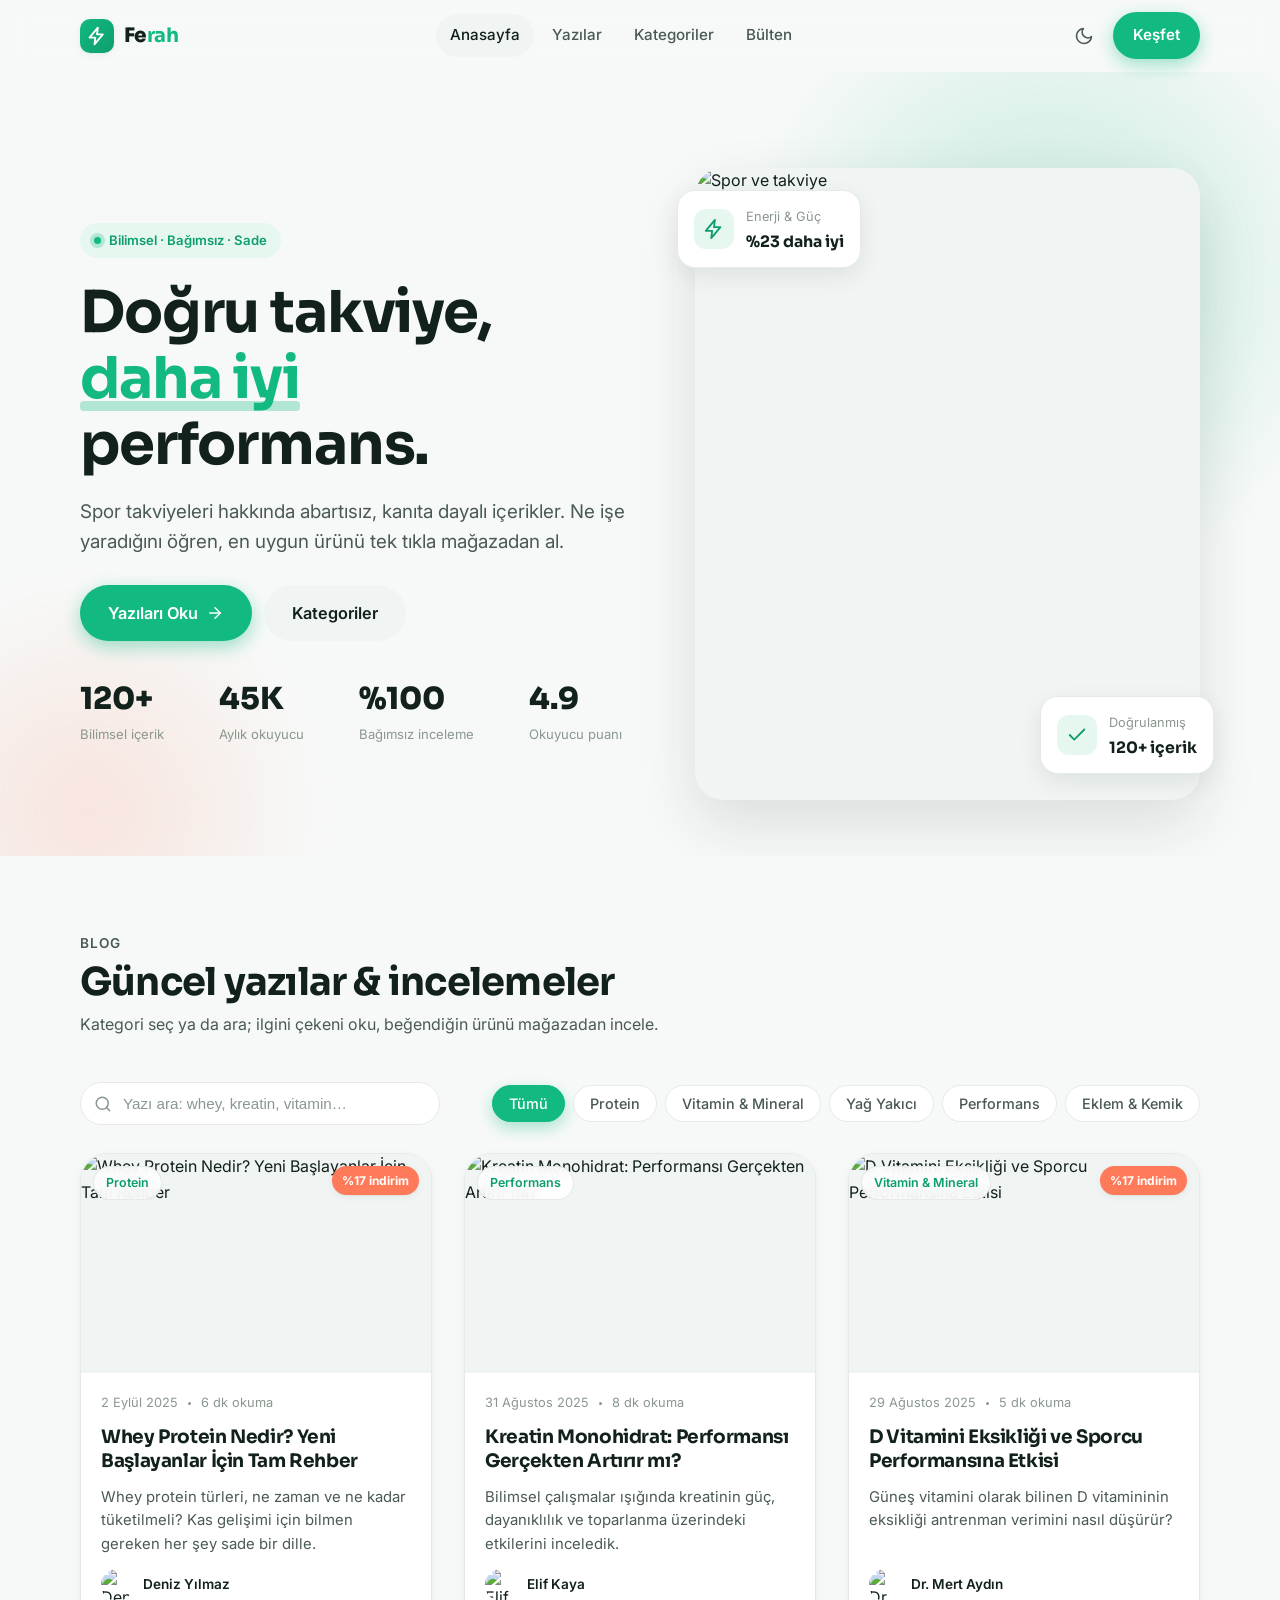
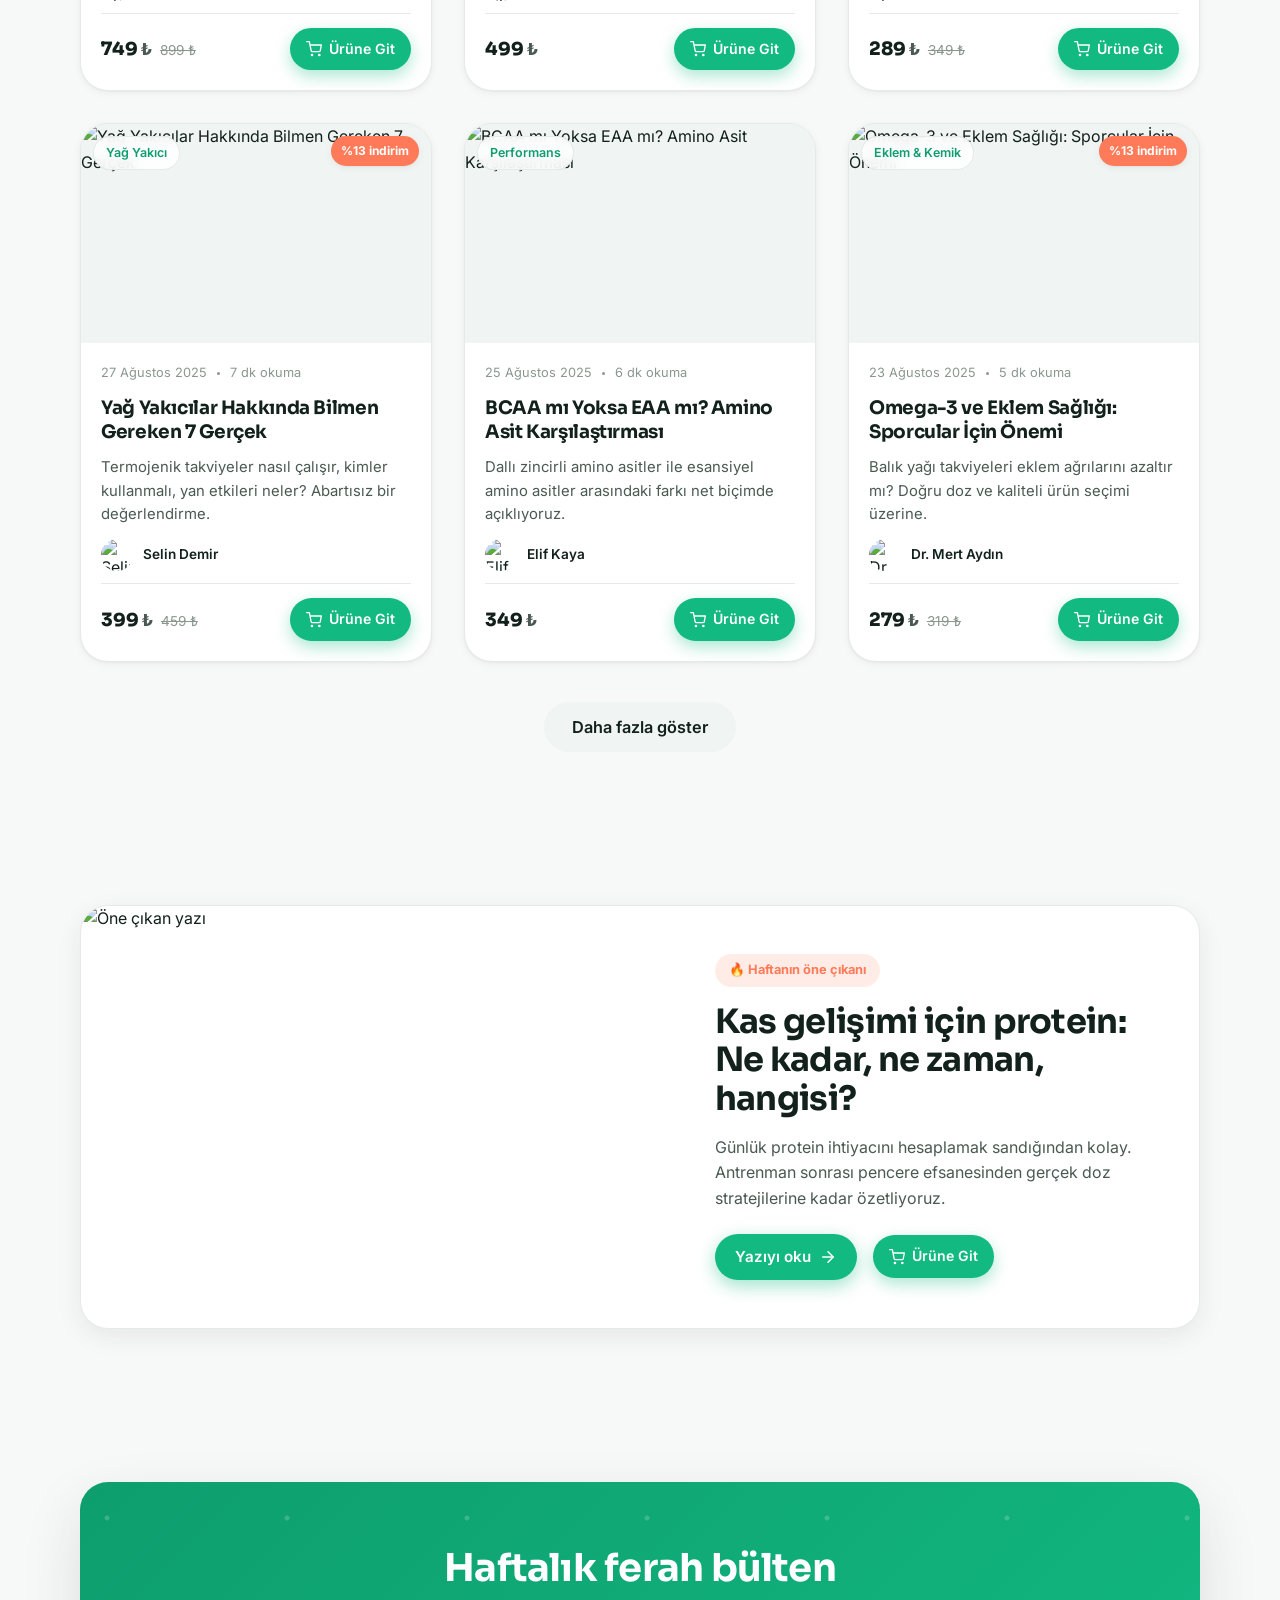
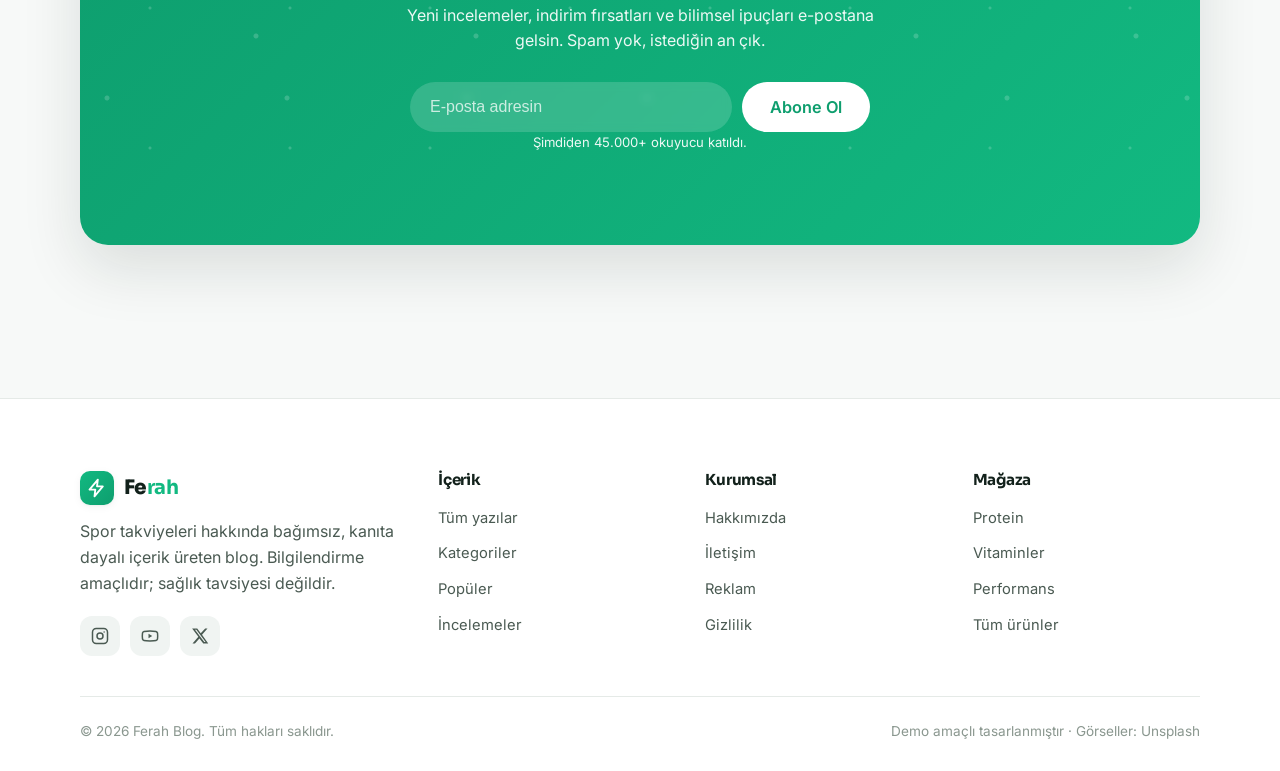
==== index.html @ c0f0bdad "Ferah spor takviyeleri blog demosu: modern, ferah, responsive UI Saf HTML/CSS/JS ile framework'süz s" ====
<!DOCTYPE html>
<html lang="tr" data-theme="light">
<head>
  <meta charset="UTF-8">
  <meta name="viewport" content="width=device-width, initial-scale=1.0">
  <title>Ferah — Spor Takviyeleri Blogu</title>
  <meta name="description" content="Spor takviyeleri hakkında bilimsel, bağımsız ve sade içerikler. Protein, vitamin, performans ve daha fazlası.">
  <link rel="preconnect" href="https://fonts.googleapis.com">
  <link rel="preconnect" href="https://fonts.gstatic.com" crossorigin>
  <link href="https://fonts.googleapis.com/css2?family=Inter:wght@400;500;600;700&family=Sora:wght@600;700;800&display=swap" rel="stylesheet">
  <link rel="stylesheet" href="css/style.css">
  <link rel="icon" href="data:image/svg+xml,<svg xmlns='http://www.w3.org/2000/svg' viewBox='0 0 100 100'><text y='.9em' font-size='90'>🌿</text></svg>">
</head>
<body>

  <!-- ============ HEADER ============ -->
  <header class="site-header">
    <div class="container header-inner">
      <a href="index.html" class="logo">
        <span class="logo-mark" aria-hidden="true">
          <svg viewBox="0 0 24 24" fill="none" stroke="currentColor" stroke-width="2.2" stroke-linecap="round" stroke-linejoin="round"><path d="M13 2 3 14h7l-1 8 10-12h-7z"/></svg>
        </span>
        <span>Fe<b>rah</b></span>
      </a>

      <nav class="nav" aria-label="Ana menü">
        <a href="#" class="active">Anasayfa</a>
        <a href="#blog">Yazılar</a>
        <a href="#kategoriler">Kategoriler</a>
        <a href="#bulten">Bülten</a>
      </nav>

      <div class="header-actions">
        <button class="icon-btn" data-theme-toggle aria-label="Tema değiştir"></button>
        <a href="#blog" class="btn btn-primary">Keşfet</a>
        <button class="icon-btn menu-toggle" id="menuToggle" aria-label="Menüyü aç" aria-expanded="false">
          <svg viewBox="0 0 24 24" fill="none" stroke="currentColor" stroke-width="2" stroke-linecap="round"><line x1="3" y1="7" x2="21" y2="7"/><line x1="3" y1="12" x2="21" y2="12"/><line x1="3" y1="17" x2="21" y2="17"/></svg>
        </button>
      </div>
    </div>
  </header>

  <!-- Mobil menü -->
  <div class="mobile-nav" id="mobileNav">
    <a href="#">Anasayfa</a>
    <a href="#blog">Yazılar</a>
    <a href="#kategoriler">Kategoriler</a>
    <a href="#bulten">Bülten</a>
    <a href="#blog" class="btn btn-primary btn-lg">Keşfet</a>
  </div>

  <main>
    <!-- ============ HERO ============ -->
    <section class="hero">
      <div class="container hero-grid">
        <div class="hero-copy reveal in">
          <span class="eyebrow"><span class="dot"></span> Bilimsel · Bağımsız · Sade</span>
          <h1>Doğru takviye, <span class="hl">daha iyi</span> performans.</h1>
          <p class="lead">Spor takviyeleri hakkında abartısız, kanıta dayalı içerikler. Ne işe yaradığını öğren, en uygun ürünü tek tıkla mağazadan al.</p>
          <div class="hero-cta">
            <a href="#blog" class="btn btn-primary btn-lg">Yazıları Oku
              <svg viewBox="0 0 24 24" fill="none" stroke="currentColor" stroke-width="2" stroke-linecap="round" stroke-linejoin="round"><line x1="5" y1="12" x2="19" y2="12"/><polyline points="12 5 19 12 12 19"/></svg>
            </a>
            <a href="#kategoriler" class="btn btn-ghost btn-lg">Kategoriler</a>
          </div>
          <div class="stats" id="stats"></div>
        </div>

        <div class="hero-visual reveal in">
          <div class="hero-card">
            <img src="https://images.unsplash.com/photo-1571902943202-507ec2618e8f?auto=format&fit=crop&w=900&q=80" alt="Spor ve takviye">
          </div>
          <div class="hero-badge b1">
            <span class="bi"><svg viewBox="0 0 24 24" fill="none" stroke="currentColor" stroke-width="2" stroke-linecap="round" stroke-linejoin="round"><path d="M13 2 3 14h7l-1 8 10-12h-7z"/></svg></span>
            <span><span class="bt">Enerji &amp; Güç</span><br><span class="bv">%23 daha iyi</span></span>
          </div>
          <div class="hero-badge b2">
            <span class="bi"><svg viewBox="0 0 24 24" fill="none" stroke="currentColor" stroke-width="2" stroke-linecap="round" stroke-linejoin="round"><path d="M20 6 9 17l-5-5"/></svg></span>
            <span><span class="bt">Doğrulanmış</span><br><span class="bv">120+ içerik</span></span>
          </div>
        </div>
      </div>
    </section>

    <!-- ============ KATEGORİLER + BLOG ============ -->
    <section class="section" id="blog">
      <div class="container">
        <div class="section-head reveal" id="kategoriler">
          <div class="st">
            <p class="section-tag">Blog</p>
            <h2>Güncel yazılar &amp; incelemeler</h2>
            <p>Kategori seç ya da ara; ilgini çekeni oku, beğendiğin ürünü mağazadan incele.</p>
          </div>
        </div>

        <div class="toolbar reveal">
          <label class="search">
            <svg viewBox="0 0 24 24" fill="none" stroke="currentColor" stroke-width="2" stroke-linecap="round" stroke-linejoin="round"><circle cx="11" cy="11" r="8"/><line x1="21" y1="21" x2="16.65" y2="16.65"/></svg>
            <input type="search" id="search" placeholder="Yazı ara: whey, kreatin, vitamin…" aria-label="Yazılarda ara">
          </label>
          <div class="chips" id="chips"></div>
        </div>

        <div class="posts-grid" id="posts"></div>

        <div class="load-more-wrap" id="loadMoreWrap">
          <button class="btn btn-ghost btn-lg" id="loadMore">Daha fazla göster</button>
        </div>
      </div>
    </section>

    <!-- ============ ÖNE ÇIKAN ============ -->
    <section class="section">
      <div class="container">
        <article class="featured reveal">
          <div class="featured-media">
            <img src="https://images.unsplash.com/photo-1517838277536-f5f99be501cd?auto=format&fit=crop&w=1000&q=80" alt="Öne çıkan yazı">
          </div>
          <div class="featured-body">
            <span class="pill">🔥 Haftanın öne çıkanı</span>
            <h3>Kas gelişimi için protein: Ne kadar, ne zaman, hangisi?</h3>
            <p>Günlük protein ihtiyacını hesaplamak sandığından kolay. Antrenman sonrası pencere efsanesinden gerçek doz stratejilerine kadar özetliyoruz.</p>
            <div class="featured-foot">
              <a href="post.html?id=1" class="btn btn-primary">Yazıyı oku
                <svg viewBox="0 0 24 24" fill="none" stroke="currentColor" stroke-width="2" stroke-linecap="round" stroke-linejoin="round"><line x1="5" y1="12" x2="19" y2="12"/><polyline points="12 5 19 12 12 19"/></svg>
              </a>
              <a href="#urun-whey" class="shop-btn" data-shop="Whey Protein 750g">
                <svg viewBox="0 0 24 24" fill="none" stroke="currentColor" stroke-width="2" stroke-linecap="round" stroke-linejoin="round"><circle cx="9" cy="21" r="1"/><circle cx="20" cy="21" r="1"/><path d="M1 1h4l2.7 13.4a2 2 0 0 0 2 1.6h9.7a2 2 0 0 0 2-1.6L23 6H6"/></svg>
                Ürüne Git
              </a>
            </div>
          </div>
        </article>
      </div>
    </section>

    <!-- ============ BÜLTEN ============ -->
    <section class="section newsletter" id="bulten">
      <div class="container">
        <div class="newsletter-inner reveal">
          <h2>Haftalık ferah bülten</h2>
          <p>Yeni incelemeler, indirim fırsatları ve bilimsel ipuçları e-postana gelsin. Spam yok, istediğin an çık.</p>
          <form class="nl-form" id="nlForm">
            <input type="email" required placeholder="E-posta adresin" aria-label="E-posta">
            <button type="submit" class="btn btn-lg">Abone Ol</button>
          </form>
          <p class="nl-note" id="nlNote">Şimdiden 45.000+ okuyucu katıldı.</p>
        </div>
      </div>
    </section>
  </main>

  <!-- ============ FOOTER ============ -->
  <footer class="site-footer">
    <div class="container">
      <div class="footer-grid">
        <div class="footer-brand">
          <a href="index.html" class="logo">
            <span class="logo-mark" aria-hidden="true">
              <svg viewBox="0 0 24 24" fill="none" stroke="currentColor" stroke-width="2.2" stroke-linecap="round" stroke-linejoin="round"><path d="M13 2 3 14h7l-1 8 10-12h-7z"/></svg>
            </span>
            <span>Fe<b>rah</b></span>
          </a>
          <p>Spor takviyeleri hakkında bağımsız, kanıta dayalı içerik üreten blog. Bilgilendirme amaçlıdır; sağlık tavsiyesi değildir.</p>
          <div class="socials">
            <a href="#" aria-label="Instagram"><svg viewBox="0 0 24 24" fill="none" stroke="currentColor" stroke-width="2"><rect x="2" y="2" width="20" height="20" rx="5"/><circle cx="12" cy="12" r="4"/><circle cx="17.5" cy="6.5" r="1" fill="currentColor" stroke="none"/></svg></a>
            <a href="#" aria-label="YouTube"><svg viewBox="0 0 24 24" fill="none" stroke="currentColor" stroke-width="2" stroke-linejoin="round"><path d="M22 8a3 3 0 0 0-2.1-2.1C18 5.4 12 5.4 12 5.4s-6 0-7.9.5A3 3 0 0 0 2 8a31 31 0 0 0 0 8 3 3 0 0 0 2.1 2.1c1.9.5 7.9.5 7.9.5s6 0 7.9-.5A3 3 0 0 0 22 16a31 31 0 0 0 0-8z"/><polygon points="10 9 15 12 10 15" fill="currentColor" stroke="none"/></svg></a>
            <a href="#" aria-label="X"><svg viewBox="0 0 24 24" fill="currentColor"><path d="M18.9 2H22l-7.3 8.3L23 22h-6.6l-5.2-6.8L5.3 22H2l7.8-8.9L1.5 2h6.8l4.7 6.2L18.9 2zm-1.2 18h1.7L7.1 3.8H5.3L17.7 20z"/></svg></a>
          </div>
        </div>
        <div class="footer-col">
          <h4>İçerik</h4>
          <ul>
            <li><a href="#blog">Tüm yazılar</a></li>
            <li><a href="#kategoriler">Kategoriler</a></li>
            <li><a href="#">Popüler</a></li>
            <li><a href="#">İncelemeler</a></li>
          </ul>
        </div>
        <div class="footer-col">
          <h4>Kurumsal</h4>
          <ul>
            <li><a href="#">Hakkımızda</a></li>
            <li><a href="#">İletişim</a></li>
            <li><a href="#">Reklam</a></li>
            <li><a href="#">Gizlilik</a></li>
          </ul>
        </div>
        <div class="footer-col">
          <h4>Mağaza</h4>
          <ul>
            <li><a href="#">Protein</a></li>
            <li><a href="#">Vitaminler</a></li>
            <li><a href="#">Performans</a></li>
            <li><a href="#">Tüm ürünler</a></li>
          </ul>
        </div>
      </div>
      <div class="footer-bottom">
        <span>© <span id="year">2025</span> Ferah Blog. Tüm hakları saklıdır.</span>
        <span>Demo amaçlı tasarlanmıştır · Görseller: Unsplash</span>
      </div>
    </div>
  </footer>

  <button class="to-top" id="toTop" aria-label="Yukarı çık">
    <svg viewBox="0 0 24 24" fill="none" stroke="currentColor" stroke-width="2.2" stroke-linecap="round" stroke-linejoin="round"><line x1="12" y1="19" x2="12" y2="5"/><polyline points="5 12 12 5 19 12"/></svg>
  </button>

  <script src="js/data.js"></script>
  <script>
    // Hero istatistiklerini yerleştir
    (function () {
      var s = document.getElementById("stats");
      if (s && window.FERAH_DATA) {
        s.innerHTML = window.FERAH_DATA.STATS.map(function (x) {
          return '<div class="stat"><div class="value">' + x.value + '</div><div class="label">' + x.label + "</div></div>";
        }).join("");
      }
    })();
  </script>
  <script src="js/main.js"></script>
</body>
</html>
---- css/style.css ----
/* ============================================================
   Ferah — Spor Takviyeleri Blogu
   Tasarım sistemi: modern, ferah (airy), responsive.
   ============================================================ */

/* ---------- 1. Tasarım Token'ları ---------- */
:root {
  /* Renk paleti — enerjik mint/yeşil aksan + nötr ferah zemin */
  --bg: #f7f9f8;
  --surface: #ffffff;
  --surface-2: #f0f4f2;
  --border: #e5eae7;
  --text: #12211b;
  --text-soft: #4a5a52;
  --text-mute: #8a978f;

  --brand: #12b981;         /* ana yeşil */
  --brand-strong: #0e9e6e;
  --brand-soft: #e6f7f0;
  --accent: #ff7a59;        /* sıcak vurgu (CTA / indirim) */
  --accent-soft: #ffece6;

  --shadow-sm: 0 1px 2px rgba(18, 33, 27, .04), 0 2px 8px rgba(18, 33, 27, .05);
  --shadow-md: 0 8px 24px rgba(18, 33, 27, .08);
  --shadow-lg: 0 24px 60px rgba(18, 33, 27, .12);

  --radius-sm: 12px;
  --radius: 18px;
  --radius-lg: 28px;
  --radius-pill: 999px;

  --font-head: "Sora", system-ui, sans-serif;
  --font-body: "Inter", system-ui, -apple-system, sans-serif;

  --container: 1200px;
  --gap: clamp(16px, 3vw, 32px);
  --header-h: 72px;

  --ease: cubic-bezier(.22, 1, .36, 1);
}

:root[data-theme="dark"] {
  --bg: #0e1512;
  --surface: #16201b;
  --surface-2: #1d2a23;
  --border: #26342c;
  --text: #eaf2ee;
  --text-soft: #b3c2ba;
  --text-mute: #7f8f86;

  --brand: #2dd4a0;
  --brand-strong: #21b98a;
  --brand-soft: #14312a;
  --accent: #ff8b6d;
  --accent-soft: #331f1a;

  --shadow-sm: 0 1px 2px rgba(0, 0, 0, .3);
  --shadow-md: 0 10px 30px rgba(0, 0, 0, .4);
  --shadow-lg: 0 30px 70px rgba(0, 0, 0, .55);
}

/* ---------- 2. Reset & Temel ---------- */
*, *::before, *::after { box-sizing: border-box; }
* { margin: 0; }

html { scroll-behavior: smooth; }

body {
  font-family: var(--font-body);
  background: var(--bg);
  color: var(--text);
  line-height: 1.6;
  -webkit-font-smoothing: antialiased;
  text-rendering: optimizeLegibility;
  transition: background .4s var(--ease), color .4s var(--ease);
  overflow-x: hidden;
}

h1, h2, h3, h4 { font-family: var(--font-head); line-height: 1.15; font-weight: 700; letter-spacing: -.02em; }
img { max-width: 100%; display: block; }
a { color: inherit; text-decoration: none; }
button { font-family: inherit; cursor: pointer; border: none; background: none; color: inherit; }
ul { list-style: none; padding: 0; }

.container {
  width: 100%;
  max-width: var(--container);
  margin-inline: auto;
  padding-inline: clamp(16px, 4vw, 40px);
}

/* Erişilebilirlik: klavye odağı */
:focus-visible { outline: 3px solid var(--brand); outline-offset: 2px; border-radius: 6px; }

.sr-only {
  position: absolute; width: 1px; height: 1px; padding: 0; margin: -1px;
  overflow: hidden; clip: rect(0 0 0 0); white-space: nowrap; border: 0;
}

/* ---------- 3. Header ---------- */
.site-header {
  position: fixed; inset: 0 0 auto 0; z-index: 100;
  height: var(--header-h);
  display: flex; align-items: center;
  background: color-mix(in srgb, var(--bg) 70%, transparent);
  backdrop-filter: blur(14px);
  -webkit-backdrop-filter: blur(14px);
  border-bottom: 1px solid transparent;
  transition: background .3s var(--ease), border-color .3s var(--ease), box-shadow .3s var(--ease);
}
.site-header.scrolled {
  background: color-mix(in srgb, var(--surface) 88%, transparent);
  border-bottom-color: var(--border);
  box-shadow: var(--shadow-sm);
}
.header-inner { display: flex; align-items: center; justify-content: space-between; gap: 24px; width: 100%; }

.logo { display: flex; align-items: center; gap: 10px; font-family: var(--font-head); font-weight: 800; font-size: 1.25rem; letter-spacing: -.03em; }
.logo-mark {
  width: 34px; height: 34px; border-radius: 10px; display: grid; place-items: center;
  background: linear-gradient(135deg, var(--brand), var(--brand-strong));
  color: #fff; box-shadow: var(--shadow-sm);
}
.logo-mark svg { width: 20px; height: 20px; }
.logo span b { color: var(--brand); }

.nav { display: flex; align-items: center; gap: 4px; }
.nav a {
  padding: 9px 14px; border-radius: var(--radius-pill); font-weight: 500; font-size: .95rem;
  color: var(--text-soft); transition: color .2s, background .2s;
}
.nav a:hover, .nav a.active { color: var(--text); background: var(--surface-2); }

.header-actions { display: flex; align-items: center; gap: 8px; }

.icon-btn {
  width: 42px; height: 42px; border-radius: 12px; display: grid; place-items: center;
  color: var(--text-soft); background: transparent; transition: background .2s, color .2s, transform .2s;
}
.icon-btn:hover { background: var(--surface-2); color: var(--text); }
.icon-btn:active { transform: scale(.92); }
.icon-btn svg { width: 20px; height: 20px; }

.btn {
  display: inline-flex; align-items: center; justify-content: center; gap: 8px;
  padding: 11px 20px; border-radius: var(--radius-pill); font-weight: 600; font-size: .95rem;
  transition: transform .2s var(--ease), box-shadow .2s, background .2s, filter .2s;
  white-space: nowrap;
}
.btn svg { width: 18px; height: 18px; }
.btn-primary { background: var(--brand); color: #fff; box-shadow: 0 6px 18px color-mix(in srgb, var(--brand) 40%, transparent); }
.btn-primary:hover { filter: brightness(1.05); transform: translateY(-2px); box-shadow: 0 10px 26px color-mix(in srgb, var(--brand) 50%, transparent); }
.btn-primary:active { transform: translateY(0); }
.btn-accent { background: var(--accent); color: #fff; box-shadow: 0 6px 18px color-mix(in srgb, var(--accent) 40%, transparent); }
.btn-accent:hover { filter: brightness(1.05); transform: translateY(-2px); }
.btn-ghost { background: var(--surface-2); color: var(--text); }
.btn-ghost:hover { background: var(--border); }
.btn-lg { padding: 15px 28px; font-size: 1.02rem; }

.menu-toggle { display: none; }

/* ---------- 4. Hero ---------- */
main { padding-top: var(--header-h); }

.hero { position: relative; padding: clamp(48px, 8vw, 96px) 0 clamp(32px, 5vw, 56px); overflow: hidden; }
.hero::before {
  content: ""; position: absolute; z-index: -1; top: -20%; right: -10%;
  width: 60vw; height: 60vw; max-width: 720px; max-height: 720px;
  background: radial-gradient(circle at center, color-mix(in srgb, var(--brand) 22%, transparent), transparent 62%);
  filter: blur(10px);
}
.hero::after {
  content: ""; position: absolute; z-index: -1; bottom: -30%; left: -15%;
  width: 50vw; height: 50vw; max-width: 560px; max-height: 560px;
  background: radial-gradient(circle at center, color-mix(in srgb, var(--accent) 16%, transparent), transparent 60%);
  filter: blur(10px);
}
.hero-grid { display: grid; grid-template-columns: 1.05fr .95fr; gap: clamp(28px, 5vw, 56px); align-items: center; }

.eyebrow {
  display: inline-flex; align-items: center; gap: 8px; padding: 7px 14px; border-radius: var(--radius-pill);
  background: var(--brand-soft); color: var(--brand-strong); font-weight: 600; font-size: .82rem;
  margin-bottom: 22px;
}
.eyebrow .dot { width: 7px; height: 7px; border-radius: 50%; background: var(--brand); box-shadow: 0 0 0 4px color-mix(in srgb, var(--brand) 25%, transparent); }

.hero h1 { font-size: clamp(2.1rem, 5.2vw, 3.6rem); margin-bottom: 18px; }
.hero h1 .hl { position: relative; color: var(--brand); white-space: nowrap; }
.hero h1 .hl::after {
  content: ""; position: absolute; left: 0; right: 0; bottom: 4px; height: 10px; z-index: -1;
  background: color-mix(in srgb, var(--brand) 30%, transparent); border-radius: 4px;
}
.hero p.lead { font-size: clamp(1.02rem, 2vw, 1.18rem); color: var(--text-soft); max-width: 46ch; margin-bottom: 28px; }
.hero-cta { display: flex; flex-wrap: wrap; gap: 12px; margin-bottom: 34px; }

.stats { display: grid; grid-template-columns: repeat(4, auto); gap: clamp(18px, 3vw, 40px); }
.stat .value { font-family: var(--font-head); font-weight: 800; font-size: clamp(1.4rem, 3vw, 1.9rem); color: var(--text); }
.stat .label { font-size: .82rem; color: var(--text-mute); }

/* Hero görsel kartı */
.hero-visual { position: relative; }
.hero-card {
  position: relative; border-radius: var(--radius-lg); overflow: hidden;
  box-shadow: var(--shadow-lg); aspect-ratio: 4 / 5; background: var(--surface-2);
}
.hero-card img { width: 100%; height: 100%; object-fit: cover; }
.hero-badge {
  position: absolute; background: var(--surface); border: 1px solid var(--border);
  border-radius: var(--radius); padding: 12px 16px; box-shadow: var(--shadow-md);
  display: flex; align-items: center; gap: 12px; backdrop-filter: blur(8px);
}
.hero-badge.b1 { top: 22px; left: -18px; animation: floaty 5s var(--ease) infinite; }
.hero-badge.b2 { bottom: 26px; right: -14px; animation: floaty 5s var(--ease) infinite .8s; }
.hero-badge .bi { width: 40px; height: 40px; border-radius: 12px; display: grid; place-items: center; background: var(--brand-soft); color: var(--brand-strong); }
.hero-badge .bi svg { width: 22px; height: 22px; }
.hero-badge .bt { font-size: .8rem; color: var(--text-mute); }
.hero-badge .bv { font-family: var(--font-head); font-weight: 700; font-size: .98rem; }
@keyframes floaty { 0%,100% { transform: translateY(0); } 50% { transform: translateY(-10px); } }

/* ---------- 5. Bölüm başlıkları ---------- */
.section { padding: clamp(40px, 6vw, 80px) 0; }
.section-head { display: flex; align-items: flex-end; justify-content: space-between; gap: 20px; margin-bottom: clamp(24px, 4vw, 44px); flex-wrap: wrap; }
.section-head .st { max-width: 620px; }
.section-head h2 { font-size: clamp(1.6rem, 3.6vw, 2.4rem); margin-bottom: 8px; }
.section-head p { color: var(--text-soft); }
.section-tag { color: var(--brand-strong); font-weight: 600; font-size: .85rem; text-transform: uppercase; letter-spacing: .08em; margin-bottom: 6px; }

/* ---------- 6. Araç çubuğu: arama + kategori ---------- */
.toolbar { display: flex; gap: 14px; flex-wrap: wrap; align-items: center; justify-content: space-between; margin-bottom: 28px; }
.search {
  position: relative; flex: 1 1 260px; max-width: 360px;
}
.search svg { position: absolute; left: 14px; top: 50%; transform: translateY(-50%); width: 18px; height: 18px; color: var(--text-mute); pointer-events: none; }
.search input {
  width: 100%; padding: 12px 16px 12px 42px; border-radius: var(--radius-pill);
  border: 1px solid var(--border); background: var(--surface); color: var(--text);
  font-size: .95rem; transition: border-color .2s, box-shadow .2s;
}
.search input::placeholder { color: var(--text-mute); }
.search input:focus { outline: none; border-color: var(--brand); box-shadow: 0 0 0 4px color-mix(in srgb, var(--brand) 18%, transparent); }

.chips { display: flex; gap: 8px; flex-wrap: wrap; }
.chip {
  padding: 9px 16px; border-radius: var(--radius-pill); font-size: .9rem; font-weight: 500;
  background: var(--surface); border: 1px solid var(--border); color: var(--text-soft);
  transition: all .2s var(--ease);
}
.chip:hover { border-color: var(--brand); color: var(--text); }
.chip.active { background: var(--brand); border-color: var(--brand); color: #fff; box-shadow: 0 6px 16px color-mix(in srgb, var(--brand) 35%, transparent); }

/* ---------- 7. Blog kart grid ---------- */
.posts-grid { display: grid; grid-template-columns: repeat(auto-fill, minmax(300px, 1fr)); gap: var(--gap); }

.card {
  background: var(--surface); border: 1px solid var(--border); border-radius: var(--radius-lg);
  overflow: hidden; display: flex; flex-direction: column;
  box-shadow: var(--shadow-sm); transition: transform .35s var(--ease), box-shadow .35s var(--ease), border-color .35s;
}
.card:hover { transform: translateY(-6px); box-shadow: var(--shadow-md); border-color: color-mix(in srgb, var(--brand) 35%, var(--border)); }

.card-media { position: relative; aspect-ratio: 16 / 10; overflow: hidden; background: var(--surface-2); }
.card-media img { width: 100%; height: 100%; object-fit: cover; transition: transform .6s var(--ease); }
.card:hover .card-media img { transform: scale(1.06); }
.card-cat {
  position: absolute; top: 12px; left: 12px; padding: 6px 12px; border-radius: var(--radius-pill);
  background: color-mix(in srgb, var(--surface) 85%, transparent); backdrop-filter: blur(6px);
  font-size: .78rem; font-weight: 600; color: var(--brand-strong); border: 1px solid var(--border);
}
.discount-badge {
  position: absolute; top: 12px; right: 12px; padding: 5px 10px; border-radius: var(--radius-pill);
  background: var(--accent); color: #fff; font-size: .75rem; font-weight: 700; box-shadow: var(--shadow-sm);
}

.card-body { padding: 20px; display: flex; flex-direction: column; gap: 12px; flex: 1; }
.card-meta { display: flex; align-items: center; gap: 10px; font-size: .8rem; color: var(--text-mute); }
.card-meta .sep { width: 3px; height: 3px; border-radius: 50%; background: var(--text-mute); }
.card h3 { font-size: 1.16rem; line-height: 1.3; }
.card:hover h3 { color: var(--brand-strong); }
.card .excerpt { color: var(--text-soft); font-size: .93rem; flex: 1; }

.card-author { display: flex; align-items: center; gap: 10px; }
.card-author img { width: 32px; height: 32px; border-radius: 50%; object-fit: cover; }
.card-author .an { font-size: .85rem; font-weight: 600; }

.card-foot {
  display: flex; align-items: center; justify-content: space-between; gap: 12px;
  padding-top: 14px; border-top: 1px solid var(--border);
}
.price { display: flex; align-items: baseline; gap: 8px; }
.price .now { font-family: var(--font-head); font-weight: 800; font-size: 1.15rem; color: var(--text); }
.price .now::after { content: " ₺"; font-size: .85em; color: var(--text-soft); }
.price .old { font-size: .85rem; color: var(--text-mute); text-decoration: line-through; }

/* E-ticaret yönlendirme butonu — ilanın çekirdek özelliği */
.shop-btn {
  display: inline-flex; align-items: center; gap: 7px; padding: 10px 16px; border-radius: var(--radius-pill);
  background: var(--brand); color: #fff; font-weight: 600; font-size: .88rem;
  box-shadow: 0 6px 16px color-mix(in srgb, var(--brand) 35%, transparent);
  transition: transform .2s var(--ease), filter .2s;
}
.shop-btn svg { width: 16px; height: 16px; }
.shop-btn:hover { filter: brightness(1.06); transform: translateY(-2px); }
.shop-btn:active { transform: translateY(0); }

.empty {
  grid-column: 1 / -1; text-align: center; padding: 60px 20px; color: var(--text-mute);
}
.empty svg { width: 48px; height: 48px; margin-bottom: 14px; opacity: .5; }

.load-more-wrap { display: flex; justify-content: center; margin-top: 40px; }

/* ---------- 8. Öne çıkan yazı (featured) ---------- */
.featured {
  display: grid; grid-template-columns: 1.1fr 1fr; gap: 0; border-radius: var(--radius-lg); overflow: hidden;
  background: var(--surface); border: 1px solid var(--border); box-shadow: var(--shadow-md);
}
.featured-media { position: relative; min-height: 340px; }
.featured-media img { position: absolute; inset: 0; width: 100%; height: 100%; object-fit: cover; }
.featured-body { padding: clamp(24px, 4vw, 48px); display: flex; flex-direction: column; justify-content: center; gap: 16px; }
.featured-body .pill { align-self: flex-start; padding: 6px 14px; border-radius: var(--radius-pill); background: var(--accent-soft); color: var(--accent); font-weight: 700; font-size: .8rem; }
.featured-body h3 { font-size: clamp(1.5rem, 3vw, 2.1rem); }
.featured-body p { color: var(--text-soft); }
.featured-foot { display: flex; align-items: center; gap: 16px; flex-wrap: wrap; margin-top: 6px; }

/* ---------- 9. Bülten (newsletter) ---------- */
.newsletter { position: relative; overflow: hidden; }
.newsletter-inner {
  background: linear-gradient(135deg, var(--brand-strong), var(--brand));
  border-radius: var(--radius-lg); padding: clamp(32px, 6vw, 64px); color: #fff;
  text-align: center; position: relative; overflow: hidden; box-shadow: var(--shadow-lg);
}
.newsletter-inner::before {
  content: ""; position: absolute; inset: 0; z-index: 0; opacity: .18;
  background:
    radial-gradient(circle at 15% 20%, #fff 0 2px, transparent 3px),
    radial-gradient(circle at 80% 70%, #fff 0 2px, transparent 3px),
    radial-gradient(circle at 50% 90%, #fff 0 1px, transparent 2px);
  background-size: 180px 180px, 220px 220px, 140px 140px;
}
.newsletter-inner > * { position: relative; z-index: 1; }
.newsletter-inner h2 { font-size: clamp(1.6rem, 4vw, 2.4rem); margin-bottom: 12px; }
.newsletter-inner p { opacity: .92; max-width: 48ch; margin: 0 auto 28px; }
.nl-form { display: flex; gap: 10px; max-width: 460px; margin: 0 auto; flex-wrap: wrap; }
.nl-form input {
  flex: 1 1 220px; padding: 15px 20px; border-radius: var(--radius-pill); border: none;
  font-size: 1rem; background: rgba(255, 255, 255, .16); color: #fff; backdrop-filter: blur(4px);
}
.nl-form input::placeholder { color: rgba(255, 255, 255, .75); }
.nl-form input:focus { outline: none; background: rgba(255, 255, 255, .26); box-shadow: 0 0 0 3px rgba(255,255,255,.4); }
.nl-form button { background: #fff; color: var(--brand-strong); }
.nl-form button:hover { transform: translateY(-2px); box-shadow: 0 10px 24px rgba(0,0,0,.2); }
.nl-note { font-size: .82rem; opacity: .8; margin-top: 16px; }
.nl-success { font-weight: 600; }

/* ---------- 10. Footer ---------- */
.site-footer { background: var(--surface); border-top: 1px solid var(--border); padding: clamp(40px, 6vw, 72px) 0 28px; margin-top: clamp(40px, 6vw, 80px); }
.footer-grid { display: grid; grid-template-columns: 1.4fr 1fr 1fr 1fr; gap: 40px; margin-bottom: 40px; }
.footer-brand p { color: var(--text-soft); margin: 14px 0 20px; max-width: 34ch; }
.socials { display: flex; gap: 10px; }
.socials a { width: 40px; height: 40px; border-radius: 12px; display: grid; place-items: center; background: var(--surface-2); color: var(--text-soft); transition: background .2s, color .2s, transform .2s; }
.socials a:hover { background: var(--brand); color: #fff; transform: translateY(-3px); }
.socials svg { width: 18px; height: 18px; }
.footer-col h4 { font-size: .95rem; margin-bottom: 16px; }
.footer-col ul { display: flex; flex-direction: column; gap: 10px; }
.footer-col a { color: var(--text-soft); font-size: .92rem; transition: color .2s; }
.footer-col a:hover { color: var(--brand); }
.footer-bottom { display: flex; align-items: center; justify-content: space-between; gap: 16px; flex-wrap: wrap; padding-top: 24px; border-top: 1px solid var(--border); color: var(--text-mute); font-size: .85rem; }

/* ---------- 11. Back to top ---------- */
.to-top {
  position: fixed; right: 24px; bottom: 24px; z-index: 90; width: 48px; height: 48px; border-radius: 14px;
  background: var(--brand); color: #fff; display: grid; place-items: center; box-shadow: var(--shadow-md);
  opacity: 0; transform: translateY(20px) scale(.8); pointer-events: none;
  transition: opacity .3s var(--ease), transform .3s var(--ease);
}
.to-top.show { opacity: 1; transform: translateY(0) scale(1); pointer-events: auto; }
.to-top:hover { filter: brightness(1.08); transform: translateY(-3px); }
.to-top svg { width: 22px; height: 22px; }

/* ---------- 12. Scroll animasyon ---------- */
.reveal { opacity: 0; transform: translateY(28px); transition: opacity .7s var(--ease), transform .7s var(--ease); }
.reveal.in { opacity: 1; transform: none; }

/* ---------- 13. Mobil menü ---------- */
.mobile-nav {
  position: fixed; inset: var(--header-h) 0 0 0; z-index: 99; background: var(--bg);
  padding: 24px; display: flex; flex-direction: column; gap: 8px;
  transform: translateX(100%); transition: transform .35s var(--ease); overflow-y: auto;
}
.mobile-nav.open { transform: none; }
.mobile-nav a { padding: 16px 18px; border-radius: var(--radius); font-size: 1.1rem; font-weight: 600; background: var(--surface); border: 1px solid var(--border); }
.mobile-nav a:hover { border-color: var(--brand); color: var(--brand); }
.mobile-nav .btn { margin-top: 12px; }

/* ---------- 14. Responsive ---------- */
@media (max-width: 960px) {
  .hero-grid { grid-template-columns: 1fr; }
  .hero-visual { order: -1; max-width: 440px; margin-inline: auto; }
  .featured { grid-template-columns: 1fr; }
  .featured-media { min-height: 240px; }
  .footer-grid { grid-template-columns: 1fr 1fr; gap: 32px; }
  .footer-brand { grid-column: 1 / -1; }
}

@media (max-width: 720px) {
  .nav, .header-actions .btn { display: none; }
  .menu-toggle { display: grid; }
  .stats { grid-template-columns: repeat(2, 1fr); gap: 20px; }
  .section-head { align-items: flex-start; }
  .card-foot { flex-direction: column; align-items: stretch; }
  .shop-btn { justify-content: center; }
}

@media (max-width: 480px) {
  .footer-grid { grid-template-columns: 1fr; }
  .hero-badge { display: none; }
  .toolbar { flex-direction: column; align-items: stretch; }
  .search { max-width: none; }
}

@media (prefers-reduced-motion: reduce) {
  *, *::before, *::after { animation: none !important; transition: none !important; scroll-behavior: auto !important; }
  .reveal { opacity: 1; transform: none; }
}
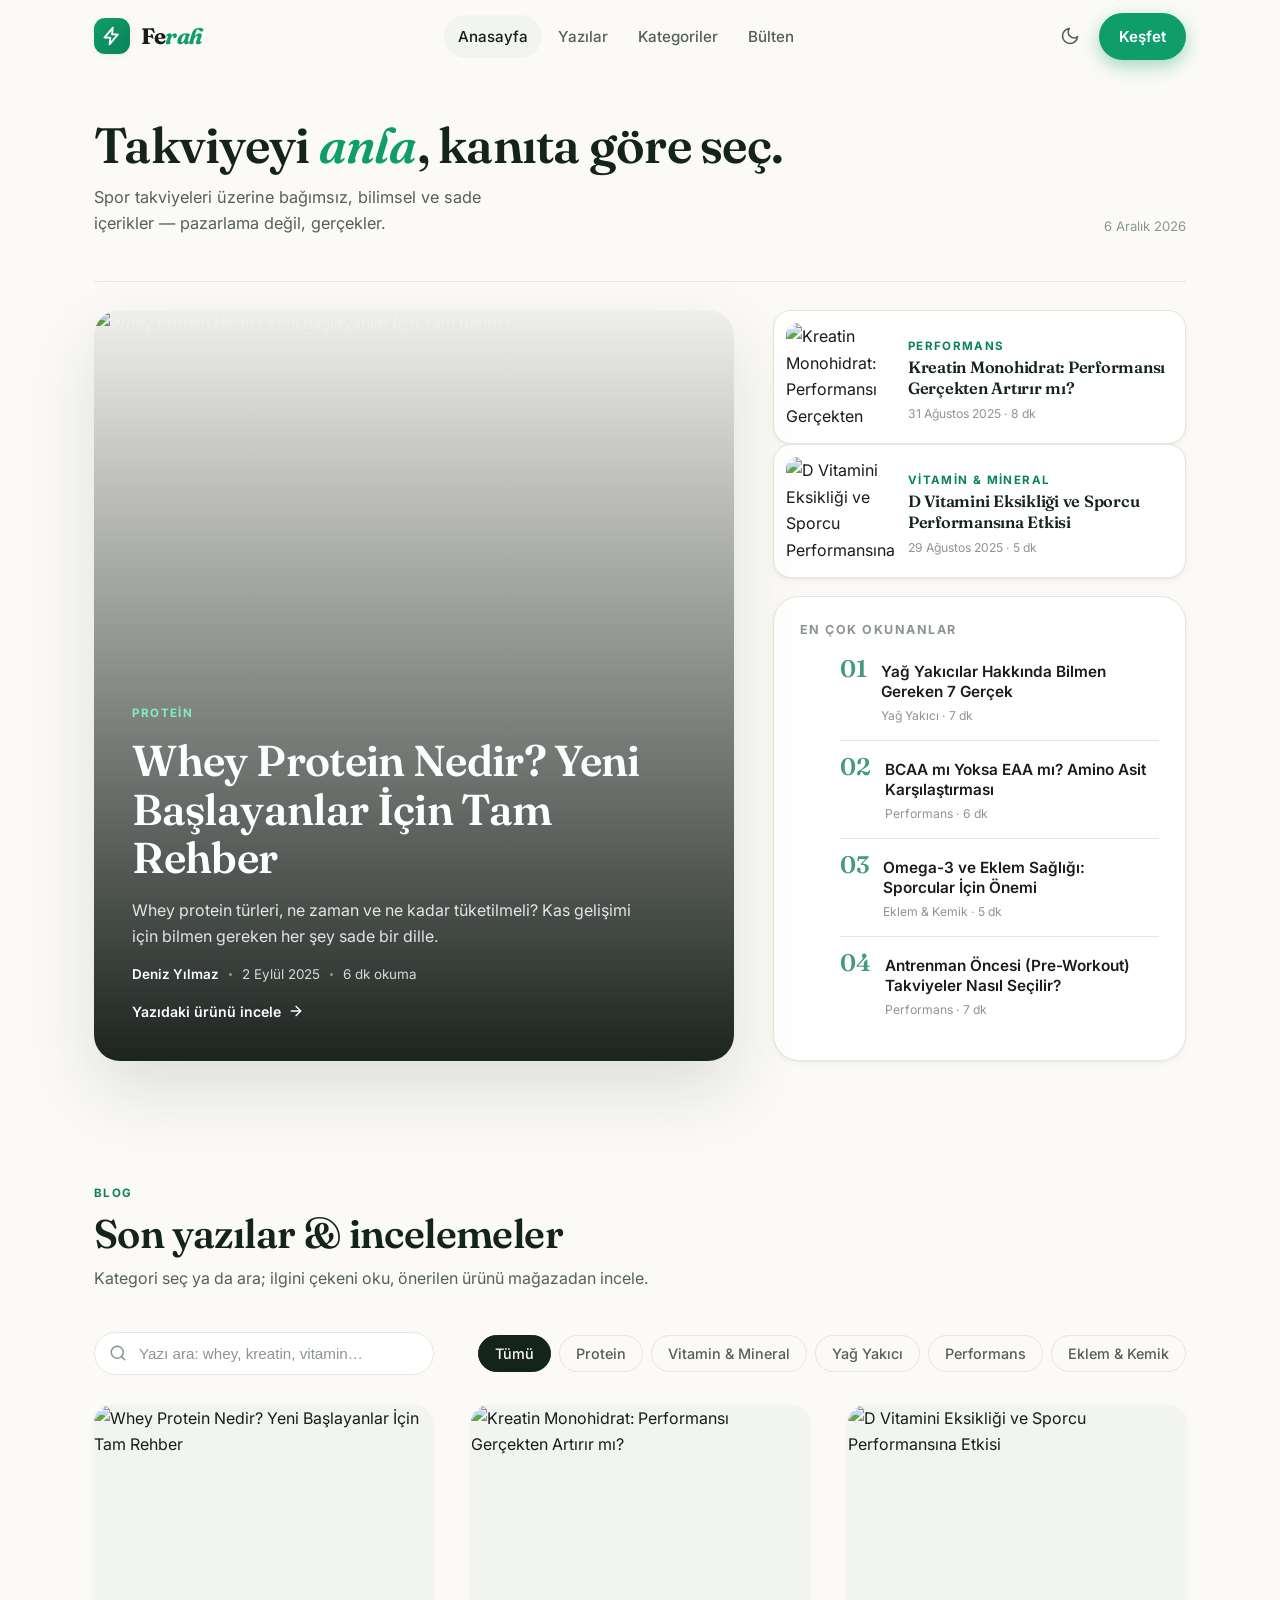
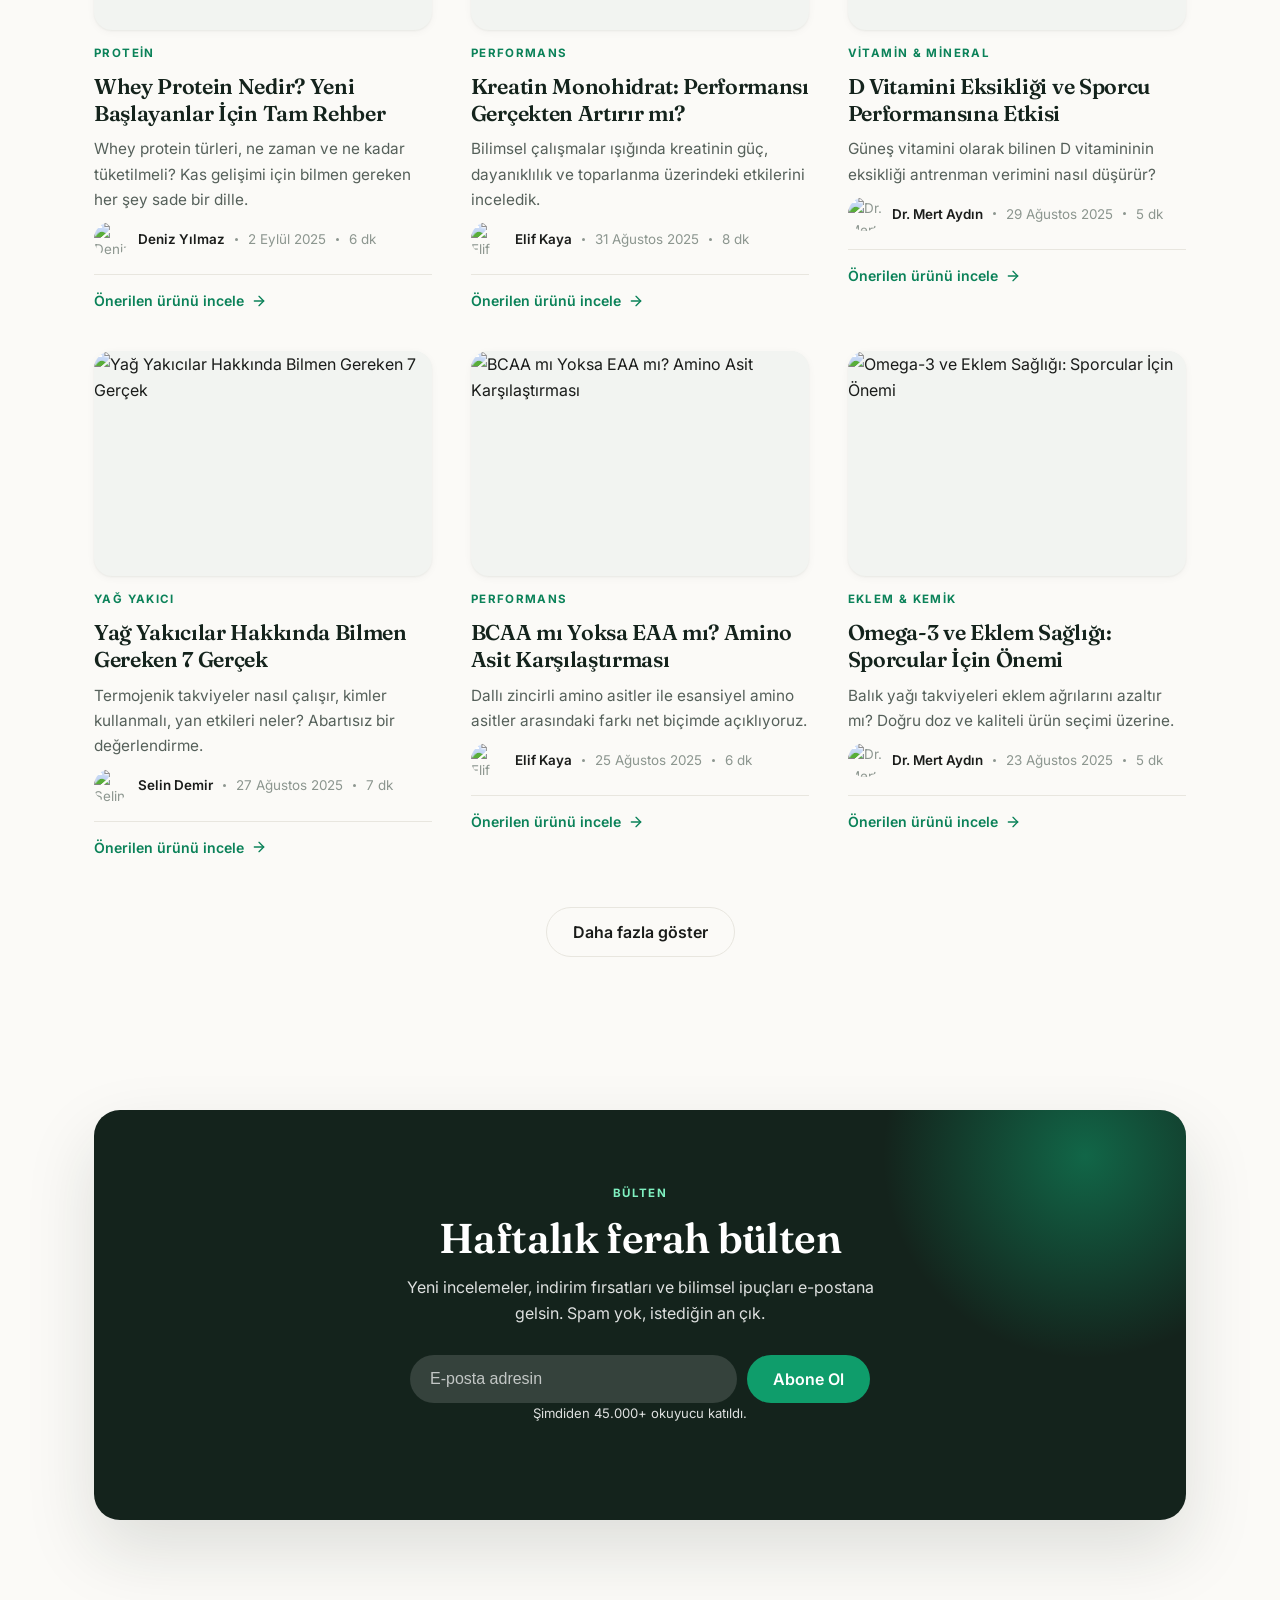
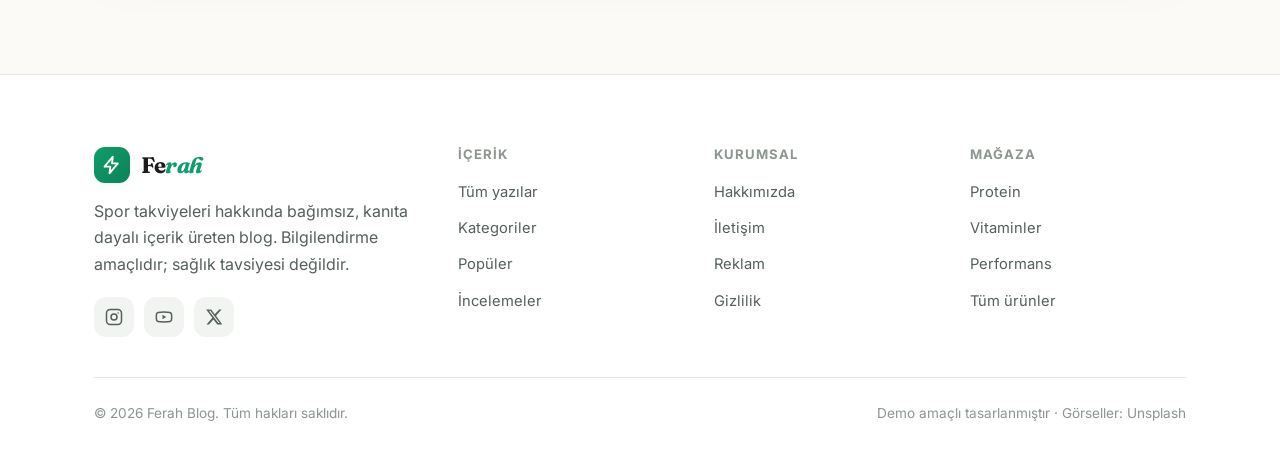
==== commit 2e84266a: "Editoryal (dergi tipi) blog tasarimina gecis Demo, urun grid'i yerine gercek bir blog gibi gorunecek" ====
--- a/index.html
+++ b/index.html
@@ -7,7 +7,7 @@
   <meta name="description" content="Spor takviyeleri hakkında bilimsel, bağımsız ve sade içerikler. Protein, vitamin, performans ve daha fazlası.">
   <link rel="preconnect" href="https://fonts.googleapis.com">
   <link rel="preconnect" href="https://fonts.gstatic.com" crossorigin>
-  <link href="https://fonts.googleapis.com/css2?family=Inter:wght@400;500;600;700&family=Sora:wght@600;700;800&display=swap" rel="stylesheet">
+  <link href="https://fonts.googleapis.com/css2?family=Fraunces:ital,opsz,wght@0,9..144,400..700;1,9..144,400..600&family=Inter:wght@400;500;600;700&display=swap" rel="stylesheet">
   <link rel="stylesheet" href="css/style.css">
   <link rel="icon" href="data:image/svg+xml,<svg xmlns='http://www.w3.org/2000/svg' viewBox='0 0 100 100'><text y='.9em' font-size='90'>🌿</text></svg>">
 </head>
@@ -50,46 +50,40 @@
   </div>
 
   <main>
-    <!-- ============ HERO ============ -->
-    <section class="hero">
-      <div class="container hero-grid">
-        <div class="hero-copy reveal in">
-          <span class="eyebrow"><span class="dot"></span> Bilimsel · Bağımsız · Sade</span>
-          <h1>Doğru takviye, <span class="hl">daha iyi</span> performans.</h1>
-          <p class="lead">Spor takviyeleri hakkında abartısız, kanıta dayalı içerikler. Ne işe yaradığını öğren, en uygun ürünü tek tıkla mağazadan al.</p>
-          <div class="hero-cta">
-            <a href="#blog" class="btn btn-primary btn-lg">Yazıları Oku
-              <svg viewBox="0 0 24 24" fill="none" stroke="currentColor" stroke-width="2" stroke-linecap="round" stroke-linejoin="round"><line x1="5" y1="12" x2="19" y2="12"/><polyline points="12 5 19 12 12 19"/></svg>
-            </a>
-            <a href="#kategoriler" class="btn btn-ghost btn-lg">Kategoriler</a>
-          </div>
-          <div class="stats" id="stats"></div>
+    <!-- ============ MANŞET (dergi tipi) ============ -->
+    <section class="masthead">
+      <div class="container">
+        <div>
+          <h1>Takviyeyi <em>anla</em>, kanıta göre seç.</h1>
+          <p>Spor takviyeleri üzerine bağımsız, bilimsel ve sade içerikler — pazarlama değil, gerçekler.</p>
         </div>
+        <div class="date-badge" id="today"></div>
+      </div>
+    </section>
 
-        <div class="hero-visual reveal in">
-          <div class="hero-card">
-            <img src="https://images.unsplash.com/photo-1571902943202-507ec2618e8f?auto=format&fit=crop&w=900&q=80" alt="Spor ve takviye">
-          </div>
-          <div class="hero-badge b1">
-            <span class="bi"><svg viewBox="0 0 24 24" fill="none" stroke="currentColor" stroke-width="2" stroke-linecap="round" stroke-linejoin="round"><path d="M13 2 3 14h7l-1 8 10-12h-7z"/></svg></span>
-            <span><span class="bt">Enerji &amp; Güç</span><br><span class="bv">%23 daha iyi</span></span>
-          </div>
-          <div class="hero-badge b2">
-            <span class="bi"><svg viewBox="0 0 24 24" fill="none" stroke="currentColor" stroke-width="2" stroke-linecap="round" stroke-linejoin="round"><path d="M20 6 9 17l-5-5"/></svg></span>
-            <span><span class="bt">Doğrulanmış</span><br><span class="bv">120+ içerik</span></span>
+    <div class="container"><div class="rule"></div></div>
+
+    <section style="padding-bottom: clamp(20px,4vw,40px)">
+      <div class="container lead-grid">
+        <article class="lead reveal in" id="lead"><!-- JS --></article>
+        <div class="lead-side reveal in">
+          <div id="leadSide"><!-- ikincil hikâyeler --></div>
+          <div class="popular">
+            <h4>En çok okunanlar</h4>
+            <ol id="popularList"><!-- JS --></ol>
           </div>
         </div>
       </div>
     </section>
 
-    <!-- ============ KATEGORİLER + BLOG ============ -->
+    <!-- ============ SON YAZILAR ============ -->
     <section class="section" id="blog">
       <div class="container">
         <div class="section-head reveal" id="kategoriler">
           <div class="st">
-            <p class="section-tag">Blog</p>
-            <h2>Güncel yazılar &amp; incelemeler</h2>
-            <p>Kategori seç ya da ara; ilgini çekeni oku, beğendiğin ürünü mağazadan incele.</p>
+            <span class="kicker">Blog</span>
+            <h2>Son yazılar &amp; incelemeler</h2>
+            <p>Kategori seç ya da ara; ilgini çekeni oku, önerilen ürünü mağazadan incele.</p>
           </div>
         </div>
 
@@ -104,33 +98,8 @@
         <div class="posts-grid" id="posts"></div>
 
         <div class="load-more-wrap" id="loadMoreWrap">
-          <button class="btn btn-ghost btn-lg" id="loadMore">Daha fazla göster</button>
+          <button class="btn btn-outline btn-lg" id="loadMore">Daha fazla göster</button>
         </div>
-      </div>
-    </section>
-
-    <!-- ============ ÖNE ÇIKAN ============ -->
-    <section class="section">
-      <div class="container">
-        <article class="featured reveal">
-          <div class="featured-media">
-            <img src="https://images.unsplash.com/photo-1517838277536-f5f99be501cd?auto=format&fit=crop&w=1000&q=80" alt="Öne çıkan yazı">
-          </div>
-          <div class="featured-body">
-            <span class="pill">🔥 Haftanın öne çıkanı</span>
-            <h3>Kas gelişimi için protein: Ne kadar, ne zaman, hangisi?</h3>
-            <p>Günlük protein ihtiyacını hesaplamak sandığından kolay. Antrenman sonrası pencere efsanesinden gerçek doz stratejilerine kadar özetliyoruz.</p>
-            <div class="featured-foot">
-              <a href="post.html?id=1" class="btn btn-primary">Yazıyı oku
-                <svg viewBox="0 0 24 24" fill="none" stroke="currentColor" stroke-width="2" stroke-linecap="round" stroke-linejoin="round"><line x1="5" y1="12" x2="19" y2="12"/><polyline points="12 5 19 12 12 19"/></svg>
-              </a>
-              <a href="#urun-whey" class="shop-btn" data-shop="Whey Protein 750g">
-                <svg viewBox="0 0 24 24" fill="none" stroke="currentColor" stroke-width="2" stroke-linecap="round" stroke-linejoin="round"><circle cx="9" cy="21" r="1"/><circle cx="20" cy="21" r="1"/><path d="M1 1h4l2.7 13.4a2 2 0 0 0 2 1.6h9.7a2 2 0 0 0 2-1.6L23 6H6"/></svg>
-                Ürüne Git
-              </a>
-            </div>
-          </div>
-        </article>
       </div>
     </section>
 
@@ -138,6 +107,7 @@
     <section class="section newsletter" id="bulten">
       <div class="container">
         <div class="newsletter-inner reveal">
+          <span class="kicker">Bülten</span>
           <h2>Haftalık ferah bülten</h2>
           <p>Yeni incelemeler, indirim fırsatları ve bilimsel ipuçları e-postana gelsin. Spam yok, istediğin an çık.</p>
           <form class="nl-form" id="nlForm">
@@ -209,13 +179,11 @@
 
   <script src="js/data.js"></script>
   <script>
-    // Hero istatistiklerini yerleştir
+    // Manşet tarih rozeti
     (function () {
-      var s = document.getElementById("stats");
-      if (s && window.FERAH_DATA) {
-        s.innerHTML = window.FERAH_DATA.STATS.map(function (x) {
-          return '<div class="stat"><div class="value">' + x.value + '</div><div class="label">' + x.label + "</div></div>";
-        }).join("");
+      var el = document.getElementById("today");
+      if (el) {
+        el.textContent = new Date().toLocaleDateString("tr-TR", { day: "numeric", month: "long", year: "numeric" });
       }
     })();
   </script>
--- a/css/style.css
+++ b/css/style.css
@@ -1,423 +1,324 @@
 /* ============================================================
    Ferah — Spor Takviyeleri Blogu
-   Tasarım sistemi: modern, ferah (airy), responsive.
+   Editoryal (dergi tipi) blog tasarım sistemi. Ferah & responsive.
    ============================================================ */
 
 /* ---------- 1. Tasarım Token'ları ---------- */
 :root {
-  /* Renk paleti — enerjik mint/yeşil aksan + nötr ferah zemin */
-  --bg: #f7f9f8;
+  --bg: #fbfaf7;            /* sıcak, kağıt hissi veren ferah zemin */
   --surface: #ffffff;
-  --surface-2: #f0f4f2;
-  --border: #e5eae7;
-  --text: #12211b;
-  --text-soft: #4a5a52;
-  --text-mute: #8a978f;
-
-  --brand: #12b981;         /* ana yeşil */
-  --brand-strong: #0e9e6e;
-  --brand-soft: #e6f7f0;
-  --accent: #ff7a59;        /* sıcak vurgu (CTA / indirim) */
-  --accent-soft: #ffece6;
-
-  --shadow-sm: 0 1px 2px rgba(18, 33, 27, .04), 0 2px 8px rgba(18, 33, 27, .05);
-  --shadow-md: 0 8px 24px rgba(18, 33, 27, .08);
-  --shadow-lg: 0 24px 60px rgba(18, 33, 27, .12);
+  --surface-2: #f2f4f1;
+  --border: #e8e6df;
+  --text: #1a1c1a;
+  --text-soft: #55605a;
+  --text-mute: #8c968f;
+
+  --brand: #0f9d6b;          /* sağlık yeşili */
+  --brand-strong: #0b8259;
+  --brand-soft: #e6f5ee;
+  --ink: #14231c;            /* koyu editoryal mürekkep */
+  --accent: #e8663d;         /* sıcak editoryal vurgu */
+  --accent-soft: #fdece5;
+
+  --shadow-sm: 0 1px 2px rgba(20, 35, 28, .05), 0 2px 8px rgba(20, 35, 28, .04);
+  --shadow-md: 0 10px 30px rgba(20, 35, 28, .08);
+  --shadow-lg: 0 30px 70px rgba(20, 35, 28, .13);
 
   --radius-sm: 12px;
   --radius: 18px;
-  --radius-lg: 28px;
+  --radius-lg: 26px;
   --radius-pill: 999px;
 
-  --font-head: "Sora", system-ui, sans-serif;
+  --font-head: "Fraunces", Georgia, "Times New Roman", serif;
   --font-body: "Inter", system-ui, -apple-system, sans-serif;
 
-  --container: 1200px;
-  --gap: clamp(16px, 3vw, 32px);
-  --header-h: 72px;
+  --container: 1180px;
+  --gap: clamp(20px, 3.2vw, 36px);
+  --header-h: 74px;
 
   --ease: cubic-bezier(.22, 1, .36, 1);
 }
 
 :root[data-theme="dark"] {
-  --bg: #0e1512;
-  --surface: #16201b;
-  --surface-2: #1d2a23;
-  --border: #26342c;
-  --text: #eaf2ee;
-  --text-soft: #b3c2ba;
-  --text-mute: #7f8f86;
-
-  --brand: #2dd4a0;
-  --brand-strong: #21b98a;
-  --brand-soft: #14312a;
-  --accent: #ff8b6d;
-  --accent-soft: #331f1a;
+  --bg: #12140f;
+  --surface: #1a1d16;
+  --surface-2: #22261d;
+  --border: #2c3126;
+  --text: #f0efe6;
+  --text-soft: #bcc2b4;
+  --text-mute: #838a7a;
+
+  --brand: #2fc189;
+  --brand-strong: #23a875;
+  --brand-soft: #14301f;
+  --ink: #f0efe6;
+  --accent: #f2825c;
+  --accent-soft: #331d15;
 
   --shadow-sm: 0 1px 2px rgba(0, 0, 0, .3);
-  --shadow-md: 0 10px 30px rgba(0, 0, 0, .4);
-  --shadow-lg: 0 30px 70px rgba(0, 0, 0, .55);
+  --shadow-md: 0 12px 34px rgba(0, 0, 0, .42);
+  --shadow-lg: 0 34px 80px rgba(0, 0, 0, .58);
 }
 
 /* ---------- 2. Reset & Temel ---------- */
 *, *::before, *::after { box-sizing: border-box; }
 * { margin: 0; }
-
 html { scroll-behavior: smooth; }
 
 body {
   font-family: var(--font-body);
   background: var(--bg);
   color: var(--text);
-  line-height: 1.6;
+  line-height: 1.65;
   -webkit-font-smoothing: antialiased;
   text-rendering: optimizeLegibility;
   transition: background .4s var(--ease), color .4s var(--ease);
   overflow-x: hidden;
 }
 
-h1, h2, h3, h4 { font-family: var(--font-head); line-height: 1.15; font-weight: 700; letter-spacing: -.02em; }
+h1, h2, h3, h4 {
+  font-family: var(--font-head);
+  line-height: 1.12;
+  font-weight: 600;
+  letter-spacing: -.015em;
+  color: var(--ink);
+}
 img { max-width: 100%; display: block; }
 a { color: inherit; text-decoration: none; }
 button { font-family: inherit; cursor: pointer; border: none; background: none; color: inherit; }
 ul { list-style: none; padding: 0; }
 
-.container {
-  width: 100%;
-  max-width: var(--container);
-  margin-inline: auto;
-  padding-inline: clamp(16px, 4vw, 40px);
-}
-
-/* Erişilebilirlik: klavye odağı */
+.container { width: 100%; max-width: var(--container); margin-inline: auto; padding-inline: clamp(18px, 4vw, 44px); }
+
 :focus-visible { outline: 3px solid var(--brand); outline-offset: 2px; border-radius: 6px; }
-
-.sr-only {
-  position: absolute; width: 1px; height: 1px; padding: 0; margin: -1px;
-  overflow: hidden; clip: rect(0 0 0 0); white-space: nowrap; border: 0;
-}
+.sr-only { position: absolute; width: 1px; height: 1px; padding: 0; margin: -1px; overflow: hidden; clip: rect(0 0 0 0); white-space: nowrap; border: 0; }
+
+/* Editoryal yardımcılar */
+.kicker {
+  display: inline-flex; align-items: center; gap: 7px;
+  font-family: var(--font-body); font-weight: 700; font-size: .72rem;
+  letter-spacing: .12em; text-transform: uppercase; color: var(--brand-strong);
+}
+.kicker.accent { color: var(--accent); }
+.byline { display: flex; align-items: center; gap: 10px; font-size: .84rem; color: var(--text-mute); }
+.byline img { width: 34px; height: 34px; border-radius: 50%; object-fit: cover; }
+.byline .who { color: var(--text); font-weight: 600; }
+.byline .sep { width: 3px; height: 3px; border-radius: 50%; background: var(--text-mute); }
 
 /* ---------- 3. Header ---------- */
 .site-header {
-  position: fixed; inset: 0 0 auto 0; z-index: 100;
-  height: var(--header-h);
+  position: fixed; inset: 0 0 auto 0; z-index: 100; height: var(--header-h);
   display: flex; align-items: center;
-  background: color-mix(in srgb, var(--bg) 70%, transparent);
-  backdrop-filter: blur(14px);
-  -webkit-backdrop-filter: blur(14px);
+  background: color-mix(in srgb, var(--bg) 72%, transparent);
+  backdrop-filter: blur(14px); -webkit-backdrop-filter: blur(14px);
   border-bottom: 1px solid transparent;
   transition: background .3s var(--ease), border-color .3s var(--ease), box-shadow .3s var(--ease);
 }
-.site-header.scrolled {
-  background: color-mix(in srgb, var(--surface) 88%, transparent);
-  border-bottom-color: var(--border);
-  box-shadow: var(--shadow-sm);
-}
+.site-header.scrolled { background: color-mix(in srgb, var(--surface) 90%, transparent); border-bottom-color: var(--border); box-shadow: var(--shadow-sm); }
 .header-inner { display: flex; align-items: center; justify-content: space-between; gap: 24px; width: 100%; }
 
-.logo { display: flex; align-items: center; gap: 10px; font-family: var(--font-head); font-weight: 800; font-size: 1.25rem; letter-spacing: -.03em; }
-.logo-mark {
-  width: 34px; height: 34px; border-radius: 10px; display: grid; place-items: center;
-  background: linear-gradient(135deg, var(--brand), var(--brand-strong));
-  color: #fff; box-shadow: var(--shadow-sm);
-}
+.logo { display: flex; align-items: center; gap: 11px; font-family: var(--font-head); font-weight: 700; font-size: 1.4rem; letter-spacing: -.02em; }
+.logo-mark { width: 36px; height: 36px; border-radius: 11px; display: grid; place-items: center; background: linear-gradient(135deg, var(--brand), var(--brand-strong)); color: #fff; box-shadow: var(--shadow-sm); }
 .logo-mark svg { width: 20px; height: 20px; }
-.logo span b { color: var(--brand); }
-
-.nav { display: flex; align-items: center; gap: 4px; }
-.nav a {
-  padding: 9px 14px; border-radius: var(--radius-pill); font-weight: 500; font-size: .95rem;
-  color: var(--text-soft); transition: color .2s, background .2s;
-}
+.logo span b { color: var(--brand); font-style: italic; }
+
+.nav { display: flex; align-items: center; gap: 2px; }
+.nav a { padding: 9px 14px; border-radius: var(--radius-pill); font-weight: 500; font-size: .95rem; color: var(--text-soft); transition: color .2s, background .2s; }
 .nav a:hover, .nav a.active { color: var(--text); background: var(--surface-2); }
 
 .header-actions { display: flex; align-items: center; gap: 8px; }
-
-.icon-btn {
-  width: 42px; height: 42px; border-radius: 12px; display: grid; place-items: center;
-  color: var(--text-soft); background: transparent; transition: background .2s, color .2s, transform .2s;
-}
+.icon-btn { width: 42px; height: 42px; border-radius: 12px; display: grid; place-items: center; color: var(--text-soft); transition: background .2s, color .2s, transform .2s; }
 .icon-btn:hover { background: var(--surface-2); color: var(--text); }
 .icon-btn:active { transform: scale(.92); }
 .icon-btn svg { width: 20px; height: 20px; }
 
-.btn {
-  display: inline-flex; align-items: center; justify-content: center; gap: 8px;
-  padding: 11px 20px; border-radius: var(--radius-pill); font-weight: 600; font-size: .95rem;
-  transition: transform .2s var(--ease), box-shadow .2s, background .2s, filter .2s;
-  white-space: nowrap;
-}
+.btn { display: inline-flex; align-items: center; justify-content: center; gap: 8px; padding: 11px 20px; border-radius: var(--radius-pill); font-family: var(--font-body); font-weight: 600; font-size: .95rem; transition: transform .2s var(--ease), box-shadow .2s, background .2s, filter .2s; white-space: nowrap; }
 .btn svg { width: 18px; height: 18px; }
-.btn-primary { background: var(--brand); color: #fff; box-shadow: 0 6px 18px color-mix(in srgb, var(--brand) 40%, transparent); }
-.btn-primary:hover { filter: brightness(1.05); transform: translateY(-2px); box-shadow: 0 10px 26px color-mix(in srgb, var(--brand) 50%, transparent); }
+.btn-primary { background: var(--brand); color: #fff; box-shadow: 0 6px 18px color-mix(in srgb, var(--brand) 38%, transparent); }
+.btn-primary:hover { filter: brightness(1.05); transform: translateY(-2px); box-shadow: 0 10px 26px color-mix(in srgb, var(--brand) 48%, transparent); }
 .btn-primary:active { transform: translateY(0); }
-.btn-accent { background: var(--accent); color: #fff; box-shadow: 0 6px 18px color-mix(in srgb, var(--accent) 40%, transparent); }
-.btn-accent:hover { filter: brightness(1.05); transform: translateY(-2px); }
 .btn-ghost { background: var(--surface-2); color: var(--text); }
 .btn-ghost:hover { background: var(--border); }
-.btn-lg { padding: 15px 28px; font-size: 1.02rem; }
-
+.btn-outline { border: 1.5px solid var(--border); color: var(--text); }
+.btn-outline:hover { border-color: var(--brand); color: var(--brand-strong); }
+.btn-lg { padding: 14px 26px; font-size: 1rem; }
 .menu-toggle { display: none; }
 
-/* ---------- 4. Hero ---------- */
+/* E-ticaret yönlendirmesi — editoryal, ince "read-more" bağlantısı */
+.shop-link {
+  display: inline-flex; align-items: center; gap: 7px;
+  font-family: var(--font-body); font-weight: 600; font-size: .88rem; color: var(--brand-strong);
+  transition: gap .2s var(--ease), color .2s;
+}
+.shop-link svg { width: 16px; height: 16px; transition: transform .2s var(--ease); }
+.shop-link:hover { color: var(--brand); gap: 10px; }
+.shop-link:hover svg { transform: translateX(3px); }
+.shop-link.boxed {
+  padding: 10px 18px; border-radius: var(--radius-pill); border: 1.5px solid var(--border);
+}
+.shop-link.boxed:hover { border-color: var(--brand); }
+
+/* ---------- 4. Hero: dergi manşeti ---------- */
 main { padding-top: var(--header-h); }
 
-.hero { position: relative; padding: clamp(48px, 8vw, 96px) 0 clamp(32px, 5vw, 56px); overflow: hidden; }
-.hero::before {
-  content: ""; position: absolute; z-index: -1; top: -20%; right: -10%;
-  width: 60vw; height: 60vw; max-width: 720px; max-height: 720px;
-  background: radial-gradient(circle at center, color-mix(in srgb, var(--brand) 22%, transparent), transparent 62%);
-  filter: blur(10px);
-}
-.hero::after {
-  content: ""; position: absolute; z-index: -1; bottom: -30%; left: -15%;
-  width: 50vw; height: 50vw; max-width: 560px; max-height: 560px;
-  background: radial-gradient(circle at center, color-mix(in srgb, var(--accent) 16%, transparent), transparent 60%);
-  filter: blur(10px);
-}
-.hero-grid { display: grid; grid-template-columns: 1.05fr .95fr; gap: clamp(28px, 5vw, 56px); align-items: center; }
-
-.eyebrow {
-  display: inline-flex; align-items: center; gap: 8px; padding: 7px 14px; border-radius: var(--radius-pill);
-  background: var(--brand-soft); color: var(--brand-strong); font-weight: 600; font-size: .82rem;
-  margin-bottom: 22px;
-}
-.eyebrow .dot { width: 7px; height: 7px; border-radius: 50%; background: var(--brand); box-shadow: 0 0 0 4px color-mix(in srgb, var(--brand) 25%, transparent); }
-
-.hero h1 { font-size: clamp(2.1rem, 5.2vw, 3.6rem); margin-bottom: 18px; }
-.hero h1 .hl { position: relative; color: var(--brand); white-space: nowrap; }
-.hero h1 .hl::after {
-  content: ""; position: absolute; left: 0; right: 0; bottom: 4px; height: 10px; z-index: -1;
-  background: color-mix(in srgb, var(--brand) 30%, transparent); border-radius: 4px;
-}
-.hero p.lead { font-size: clamp(1.02rem, 2vw, 1.18rem); color: var(--text-soft); max-width: 46ch; margin-bottom: 28px; }
-.hero-cta { display: flex; flex-wrap: wrap; gap: 12px; margin-bottom: 34px; }
-
-.stats { display: grid; grid-template-columns: repeat(4, auto); gap: clamp(18px, 3vw, 40px); }
-.stat .value { font-family: var(--font-head); font-weight: 800; font-size: clamp(1.4rem, 3vw, 1.9rem); color: var(--text); }
-.stat .label { font-size: .82rem; color: var(--text-mute); }
-
-/* Hero görsel kartı */
-.hero-visual { position: relative; }
-.hero-card {
-  position: relative; border-radius: var(--radius-lg); overflow: hidden;
-  box-shadow: var(--shadow-lg); aspect-ratio: 4 / 5; background: var(--surface-2);
-}
-.hero-card img { width: 100%; height: 100%; object-fit: cover; }
-.hero-badge {
-  position: absolute; background: var(--surface); border: 1px solid var(--border);
-  border-radius: var(--radius); padding: 12px 16px; box-shadow: var(--shadow-md);
-  display: flex; align-items: center; gap: 12px; backdrop-filter: blur(8px);
-}
-.hero-badge.b1 { top: 22px; left: -18px; animation: floaty 5s var(--ease) infinite; }
-.hero-badge.b2 { bottom: 26px; right: -14px; animation: floaty 5s var(--ease) infinite .8s; }
-.hero-badge .bi { width: 40px; height: 40px; border-radius: 12px; display: grid; place-items: center; background: var(--brand-soft); color: var(--brand-strong); }
-.hero-badge .bi svg { width: 22px; height: 22px; }
-.hero-badge .bt { font-size: .8rem; color: var(--text-mute); }
-.hero-badge .bv { font-family: var(--font-head); font-weight: 700; font-size: .98rem; }
-@keyframes floaty { 0%,100% { transform: translateY(0); } 50% { transform: translateY(-10px); } }
+.masthead { padding: clamp(28px, 4vw, 44px) 0 clamp(8px, 2vw, 16px); }
+.masthead .container { display: flex; align-items: flex-end; justify-content: space-between; gap: 20px; flex-wrap: wrap; }
+.masthead h1 { font-size: clamp(2rem, 5vw, 3.1rem); font-weight: 600; }
+.masthead h1 em { color: var(--brand); font-style: italic; }
+.masthead p { color: var(--text-soft); max-width: 42ch; margin-top: 10px; font-size: 1.02rem; }
+.masthead .date-badge { font-size: .82rem; color: var(--text-mute); text-align: right; }
+.rule { height: 1px; background: var(--border); margin: clamp(18px, 3vw, 28px) 0; }
+
+.lead-grid { display: grid; grid-template-columns: 1.55fr 1fr; gap: clamp(22px, 3vw, 40px); align-items: stretch; }
+
+/* Manşet hikâye */
+.lead {
+  position: relative; border-radius: var(--radius-lg); overflow: hidden; min-height: 460px;
+  display: flex; align-items: flex-end; color: #fff; box-shadow: var(--shadow-lg);
+  isolation: isolate;
+}
+.lead img { position: absolute; inset: 0; z-index: -2; width: 100%; height: 100%; object-fit: cover; transition: transform .8s var(--ease); }
+.lead::after { content: ""; position: absolute; inset: 0; z-index: -1; background: linear-gradient(to top, rgba(10,18,14,.92) 0%, rgba(10,18,14,.55) 42%, rgba(10,18,14,.05) 100%); }
+.lead:hover img { transform: scale(1.05); }
+.lead-body { padding: clamp(24px, 3vw, 40px); display: flex; flex-direction: column; gap: 14px; }
+.lead .kicker { color: #7ff0c0; }
+.lead h2 { color: #fff; font-size: clamp(1.7rem, 3.6vw, 2.7rem); font-weight: 600; }
+.lead p { color: rgba(255,255,255,.86); max-width: 52ch; }
+.lead .byline { color: rgba(255,255,255,.8); }
+.lead .byline .who { color: #fff; }
+.lead .shop-link { color: #fff; }
+.lead .shop-link:hover { color: #7ff0c0; }
+
+/* Yan sütun: ikincil hikâyeler + popüler */
+.lead-side { display: flex; flex-direction: column; gap: 18px; }
+.mini {
+  display: grid; grid-template-columns: 108px 1fr; gap: 14px; align-items: center;
+  background: var(--surface); border: 1px solid var(--border); border-radius: var(--radius);
+  padding: 12px; box-shadow: var(--shadow-sm); transition: transform .3s var(--ease), box-shadow .3s, border-color .3s;
+}
+.mini:hover { transform: translateY(-3px); box-shadow: var(--shadow-md); border-color: color-mix(in srgb, var(--brand) 30%, var(--border)); }
+.mini-media { border-radius: 12px; overflow: hidden; aspect-ratio: 1; }
+.mini-media img { width: 100%; height: 100%; object-fit: cover; }
+.mini h3 { font-size: 1.02rem; line-height: 1.25; margin-bottom: 6px; }
+.mini .m-meta { font-size: .76rem; color: var(--text-mute); }
 
 /* ---------- 5. Bölüm başlıkları ---------- */
-.section { padding: clamp(40px, 6vw, 80px) 0; }
-.section-head { display: flex; align-items: flex-end; justify-content: space-between; gap: 20px; margin-bottom: clamp(24px, 4vw, 44px); flex-wrap: wrap; }
-.section-head .st { max-width: 620px; }
-.section-head h2 { font-size: clamp(1.6rem, 3.6vw, 2.4rem); margin-bottom: 8px; }
-.section-head p { color: var(--text-soft); }
-.section-tag { color: var(--brand-strong); font-weight: 600; font-size: .85rem; text-transform: uppercase; letter-spacing: .08em; margin-bottom: 6px; }
+.section { padding: clamp(44px, 6vw, 84px) 0; }
+.section-head { display: flex; align-items: flex-end; justify-content: space-between; gap: 20px; margin-bottom: clamp(22px, 4vw, 40px); flex-wrap: wrap; }
+.section-head .st { max-width: 640px; }
+.section-head h2 { font-size: clamp(1.7rem, 3.8vw, 2.5rem); margin-top: 8px; }
+.section-head p { color: var(--text-soft); margin-top: 8px; }
+
+/* Popüler (numaralı liste) */
+.popular { background: var(--surface); border: 1px solid var(--border); border-radius: var(--radius-lg); padding: clamp(18px, 2.4vw, 26px); box-shadow: var(--shadow-sm); }
+.popular h4 { font-family: var(--font-body); font-weight: 700; font-size: .78rem; letter-spacing: .12em; text-transform: uppercase; color: var(--text-mute); margin-bottom: 6px; }
+.popular ol { display: flex; flex-direction: column; }
+.popular li { display: grid; grid-template-columns: auto 1fr; gap: 14px; align-items: baseline; padding: 14px 0; border-top: 1px solid var(--border); }
+.popular li:first-of-type { border-top: none; }
+.popular .num { font-family: var(--font-head); font-size: 1.5rem; font-weight: 600; color: color-mix(in srgb, var(--brand) 55%, var(--text-mute)); line-height: 1; }
+.popular a { font-weight: 600; font-size: .96rem; line-height: 1.3; transition: color .2s; display: block; }
+.popular a:hover { color: var(--brand-strong); }
+.popular .p-meta { font-size: .76rem; color: var(--text-mute); margin-top: 4px; }
 
 /* ---------- 6. Araç çubuğu: arama + kategori ---------- */
-.toolbar { display: flex; gap: 14px; flex-wrap: wrap; align-items: center; justify-content: space-between; margin-bottom: 28px; }
-.search {
-  position: relative; flex: 1 1 260px; max-width: 360px;
-}
-.search svg { position: absolute; left: 14px; top: 50%; transform: translateY(-50%); width: 18px; height: 18px; color: var(--text-mute); pointer-events: none; }
-.search input {
-  width: 100%; padding: 12px 16px 12px 42px; border-radius: var(--radius-pill);
-  border: 1px solid var(--border); background: var(--surface); color: var(--text);
-  font-size: .95rem; transition: border-color .2s, box-shadow .2s;
-}
+.toolbar { display: flex; gap: 14px; flex-wrap: wrap; align-items: center; justify-content: space-between; margin-bottom: 30px; }
+.search { position: relative; flex: 1 1 260px; max-width: 340px; }
+.search svg { position: absolute; left: 15px; top: 50%; transform: translateY(-50%); width: 18px; height: 18px; color: var(--text-mute); pointer-events: none; }
+.search input { width: 100%; padding: 12px 16px 12px 44px; border-radius: var(--radius-pill); border: 1px solid var(--border); background: var(--surface); color: var(--text); font-size: .95rem; transition: border-color .2s, box-shadow .2s; }
 .search input::placeholder { color: var(--text-mute); }
-.search input:focus { outline: none; border-color: var(--brand); box-shadow: 0 0 0 4px color-mix(in srgb, var(--brand) 18%, transparent); }
+.search input:focus { outline: none; border-color: var(--brand); box-shadow: 0 0 0 4px color-mix(in srgb, var(--brand) 16%, transparent); }
 
 .chips { display: flex; gap: 8px; flex-wrap: wrap; }
-.chip {
-  padding: 9px 16px; border-radius: var(--radius-pill); font-size: .9rem; font-weight: 500;
-  background: var(--surface); border: 1px solid var(--border); color: var(--text-soft);
-  transition: all .2s var(--ease);
-}
+.chip { padding: 9px 16px; border-radius: var(--radius-pill); font-size: .9rem; font-weight: 500; background: transparent; border: 1px solid var(--border); color: var(--text-soft); transition: all .2s var(--ease); }
 .chip:hover { border-color: var(--brand); color: var(--text); }
-.chip.active { background: var(--brand); border-color: var(--brand); color: #fff; box-shadow: 0 6px 16px color-mix(in srgb, var(--brand) 35%, transparent); }
-
-/* ---------- 7. Blog kart grid ---------- */
-.posts-grid { display: grid; grid-template-columns: repeat(auto-fill, minmax(300px, 1fr)); gap: var(--gap); }
-
-.card {
-  background: var(--surface); border: 1px solid var(--border); border-radius: var(--radius-lg);
-  overflow: hidden; display: flex; flex-direction: column;
-  box-shadow: var(--shadow-sm); transition: transform .35s var(--ease), box-shadow .35s var(--ease), border-color .35s;
-}
-.card:hover { transform: translateY(-6px); box-shadow: var(--shadow-md); border-color: color-mix(in srgb, var(--brand) 35%, var(--border)); }
-
-.card-media { position: relative; aspect-ratio: 16 / 10; overflow: hidden; background: var(--surface-2); }
+.chip.active { background: var(--ink); border-color: var(--ink); color: var(--bg); }
+
+/* ---------- 7. Editoryal kart grid ---------- */
+.posts-grid { display: grid; grid-template-columns: repeat(auto-fill, minmax(320px, 1fr)); gap: clamp(24px, 3vw, 44px); }
+
+.card { display: flex; flex-direction: column; gap: 14px; background: transparent; }
+.card-media { position: relative; aspect-ratio: 3 / 2; overflow: hidden; border-radius: var(--radius); background: var(--surface-2); box-shadow: var(--shadow-sm); }
 .card-media img { width: 100%; height: 100%; object-fit: cover; transition: transform .6s var(--ease); }
-.card:hover .card-media img { transform: scale(1.06); }
-.card-cat {
-  position: absolute; top: 12px; left: 12px; padding: 6px 12px; border-radius: var(--radius-pill);
-  background: color-mix(in srgb, var(--surface) 85%, transparent); backdrop-filter: blur(6px);
-  font-size: .78rem; font-weight: 600; color: var(--brand-strong); border: 1px solid var(--border);
-}
-.discount-badge {
-  position: absolute; top: 12px; right: 12px; padding: 5px 10px; border-radius: var(--radius-pill);
-  background: var(--accent); color: #fff; font-size: .75rem; font-weight: 700; box-shadow: var(--shadow-sm);
-}
-
-.card-body { padding: 20px; display: flex; flex-direction: column; gap: 12px; flex: 1; }
-.card-meta { display: flex; align-items: center; gap: 10px; font-size: .8rem; color: var(--text-mute); }
-.card-meta .sep { width: 3px; height: 3px; border-radius: 50%; background: var(--text-mute); }
-.card h3 { font-size: 1.16rem; line-height: 1.3; }
-.card:hover h3 { color: var(--brand-strong); }
-.card .excerpt { color: var(--text-soft); font-size: .93rem; flex: 1; }
-
-.card-author { display: flex; align-items: center; gap: 10px; }
-.card-author img { width: 32px; height: 32px; border-radius: 50%; object-fit: cover; }
-.card-author .an { font-size: .85rem; font-weight: 600; }
-
-.card-foot {
-  display: flex; align-items: center; justify-content: space-between; gap: 12px;
-  padding-top: 14px; border-top: 1px solid var(--border);
-}
-.price { display: flex; align-items: baseline; gap: 8px; }
-.price .now { font-family: var(--font-head); font-weight: 800; font-size: 1.15rem; color: var(--text); }
-.price .now::after { content: " ₺"; font-size: .85em; color: var(--text-soft); }
-.price .old { font-size: .85rem; color: var(--text-mute); text-decoration: line-through; }
-
-/* E-ticaret yönlendirme butonu — ilanın çekirdek özelliği */
-.shop-btn {
-  display: inline-flex; align-items: center; gap: 7px; padding: 10px 16px; border-radius: var(--radius-pill);
-  background: var(--brand); color: #fff; font-weight: 600; font-size: .88rem;
-  box-shadow: 0 6px 16px color-mix(in srgb, var(--brand) 35%, transparent);
-  transition: transform .2s var(--ease), filter .2s;
-}
-.shop-btn svg { width: 16px; height: 16px; }
-.shop-btn:hover { filter: brightness(1.06); transform: translateY(-2px); }
-.shop-btn:active { transform: translateY(0); }
-
-.empty {
-  grid-column: 1 / -1; text-align: center; padding: 60px 20px; color: var(--text-mute);
-}
+.card:hover .card-media img { transform: scale(1.05); }
+.card-body { display: flex; flex-direction: column; gap: 10px; }
+.card h3 { font-size: 1.34rem; line-height: 1.24; }
+.card h3 a { transition: color .2s; }
+.card:hover h3 a { color: var(--brand-strong); }
+.card .excerpt { color: var(--text-soft); font-size: .96rem; }
+.card-foot { display: flex; align-items: center; justify-content: space-between; gap: 12px; margin-top: 4px; padding-top: 14px; border-top: 1px solid var(--border); }
+
+.empty { grid-column: 1 / -1; text-align: center; padding: 60px 20px; color: var(--text-mute); }
 .empty svg { width: 48px; height: 48px; margin-bottom: 14px; opacity: .5; }
-
-.load-more-wrap { display: flex; justify-content: center; margin-top: 40px; }
-
-/* ---------- 8. Öne çıkan yazı (featured) ---------- */
-.featured {
-  display: grid; grid-template-columns: 1.1fr 1fr; gap: 0; border-radius: var(--radius-lg); overflow: hidden;
-  background: var(--surface); border: 1px solid var(--border); box-shadow: var(--shadow-md);
-}
-.featured-media { position: relative; min-height: 340px; }
-.featured-media img { position: absolute; inset: 0; width: 100%; height: 100%; object-fit: cover; }
-.featured-body { padding: clamp(24px, 4vw, 48px); display: flex; flex-direction: column; justify-content: center; gap: 16px; }
-.featured-body .pill { align-self: flex-start; padding: 6px 14px; border-radius: var(--radius-pill); background: var(--accent-soft); color: var(--accent); font-weight: 700; font-size: .8rem; }
-.featured-body h3 { font-size: clamp(1.5rem, 3vw, 2.1rem); }
-.featured-body p { color: var(--text-soft); }
-.featured-foot { display: flex; align-items: center; gap: 16px; flex-wrap: wrap; margin-top: 6px; }
-
-/* ---------- 9. Bülten (newsletter) ---------- */
-.newsletter { position: relative; overflow: hidden; }
-.newsletter-inner {
-  background: linear-gradient(135deg, var(--brand-strong), var(--brand));
-  border-radius: var(--radius-lg); padding: clamp(32px, 6vw, 64px); color: #fff;
-  text-align: center; position: relative; overflow: hidden; box-shadow: var(--shadow-lg);
-}
-.newsletter-inner::before {
-  content: ""; position: absolute; inset: 0; z-index: 0; opacity: .18;
-  background:
-    radial-gradient(circle at 15% 20%, #fff 0 2px, transparent 3px),
-    radial-gradient(circle at 80% 70%, #fff 0 2px, transparent 3px),
-    radial-gradient(circle at 50% 90%, #fff 0 1px, transparent 2px);
-  background-size: 180px 180px, 220px 220px, 140px 140px;
-}
+.load-more-wrap { display: flex; justify-content: center; margin-top: 48px; }
+
+/* ---------- 8. Bülten ---------- */
+.newsletter-inner { background: var(--ink); border-radius: var(--radius-lg); padding: clamp(34px, 6vw, 68px); color: #fff; text-align: center; position: relative; overflow: hidden; box-shadow: var(--shadow-lg); }
+:root[data-theme="dark"] .newsletter-inner { background: linear-gradient(135deg, var(--brand-strong), var(--brand)); }
+.newsletter-inner::before { content: ""; position: absolute; top: -40%; right: -10%; width: 420px; height: 420px; border-radius: 50%; background: radial-gradient(circle, color-mix(in srgb, var(--brand) 55%, transparent), transparent 68%); }
 .newsletter-inner > * { position: relative; z-index: 1; }
-.newsletter-inner h2 { font-size: clamp(1.6rem, 4vw, 2.4rem); margin-bottom: 12px; }
-.newsletter-inner p { opacity: .92; max-width: 48ch; margin: 0 auto 28px; }
+.newsletter-inner .kicker { color: #7ff0c0; justify-content: center; margin-bottom: 12px; }
+.newsletter-inner h2 { color: #fff; font-size: clamp(1.7rem, 4vw, 2.6rem); margin-bottom: 12px; }
+.newsletter-inner p { opacity: .86; max-width: 48ch; margin: 0 auto 28px; }
 .nl-form { display: flex; gap: 10px; max-width: 460px; margin: 0 auto; flex-wrap: wrap; }
-.nl-form input {
-  flex: 1 1 220px; padding: 15px 20px; border-radius: var(--radius-pill); border: none;
-  font-size: 1rem; background: rgba(255, 255, 255, .16); color: #fff; backdrop-filter: blur(4px);
-}
-.nl-form input::placeholder { color: rgba(255, 255, 255, .75); }
-.nl-form input:focus { outline: none; background: rgba(255, 255, 255, .26); box-shadow: 0 0 0 3px rgba(255,255,255,.4); }
-.nl-form button { background: #fff; color: var(--brand-strong); }
-.nl-form button:hover { transform: translateY(-2px); box-shadow: 0 10px 24px rgba(0,0,0,.2); }
-.nl-note { font-size: .82rem; opacity: .8; margin-top: 16px; }
-.nl-success { font-weight: 600; }
-
-/* ---------- 10. Footer ---------- */
-.site-footer { background: var(--surface); border-top: 1px solid var(--border); padding: clamp(40px, 6vw, 72px) 0 28px; margin-top: clamp(40px, 6vw, 80px); }
-.footer-grid { display: grid; grid-template-columns: 1.4fr 1fr 1fr 1fr; gap: 40px; margin-bottom: 40px; }
+.nl-form input { flex: 1 1 220px; padding: 15px 20px; border-radius: var(--radius-pill); border: none; font-size: 1rem; background: rgba(255,255,255,.14); color: #fff; }
+.nl-form input::placeholder { color: rgba(255,255,255,.7); }
+.nl-form input:focus { outline: none; background: rgba(255,255,255,.22); box-shadow: 0 0 0 3px rgba(255,255,255,.35); }
+.nl-form button { background: var(--brand); color: #fff; }
+.nl-form button:hover { filter: brightness(1.08); transform: translateY(-2px); }
+.nl-note { font-size: .82rem; opacity: .75; margin-top: 16px; }
+.nl-success { font-weight: 600; opacity: 1; }
+
+/* ---------- 9. Footer ---------- */
+.site-footer { background: var(--surface); border-top: 1px solid var(--border); padding: clamp(44px, 6vw, 72px) 0 28px; margin-top: clamp(44px, 6vw, 80px); }
+.footer-grid { display: grid; grid-template-columns: 1.5fr 1fr 1fr 1fr; gap: 40px; margin-bottom: 40px; }
 .footer-brand p { color: var(--text-soft); margin: 14px 0 20px; max-width: 34ch; }
 .socials { display: flex; gap: 10px; }
 .socials a { width: 40px; height: 40px; border-radius: 12px; display: grid; place-items: center; background: var(--surface-2); color: var(--text-soft); transition: background .2s, color .2s, transform .2s; }
 .socials a:hover { background: var(--brand); color: #fff; transform: translateY(-3px); }
 .socials svg { width: 18px; height: 18px; }
-.footer-col h4 { font-size: .95rem; margin-bottom: 16px; }
+.footer-col h4 { font-family: var(--font-body); font-weight: 700; font-size: .82rem; letter-spacing: .08em; text-transform: uppercase; color: var(--text-mute); margin-bottom: 16px; }
 .footer-col ul { display: flex; flex-direction: column; gap: 10px; }
 .footer-col a { color: var(--text-soft); font-size: .92rem; transition: color .2s; }
 .footer-col a:hover { color: var(--brand); }
 .footer-bottom { display: flex; align-items: center; justify-content: space-between; gap: 16px; flex-wrap: wrap; padding-top: 24px; border-top: 1px solid var(--border); color: var(--text-mute); font-size: .85rem; }
 
-/* ---------- 11. Back to top ---------- */
-.to-top {
-  position: fixed; right: 24px; bottom: 24px; z-index: 90; width: 48px; height: 48px; border-radius: 14px;
-  background: var(--brand); color: #fff; display: grid; place-items: center; box-shadow: var(--shadow-md);
-  opacity: 0; transform: translateY(20px) scale(.8); pointer-events: none;
-  transition: opacity .3s var(--ease), transform .3s var(--ease);
-}
+/* ---------- 10. Back to top ---------- */
+.to-top { position: fixed; right: 24px; bottom: 24px; z-index: 90; width: 48px; height: 48px; border-radius: 14px; background: var(--ink); color: var(--bg); display: grid; place-items: center; box-shadow: var(--shadow-md); opacity: 0; transform: translateY(20px) scale(.8); pointer-events: none; transition: opacity .3s var(--ease), transform .3s var(--ease); }
 .to-top.show { opacity: 1; transform: translateY(0) scale(1); pointer-events: auto; }
-.to-top:hover { filter: brightness(1.08); transform: translateY(-3px); }
+.to-top:hover { filter: brightness(1.15); transform: translateY(-3px); }
 .to-top svg { width: 22px; height: 22px; }
 
-/* ---------- 12. Scroll animasyon ---------- */
-.reveal { opacity: 0; transform: translateY(28px); transition: opacity .7s var(--ease), transform .7s var(--ease); }
+/* ---------- 11. Scroll animasyon ---------- */
+.reveal { opacity: 0; transform: translateY(26px); transition: opacity .7s var(--ease), transform .7s var(--ease); }
 .reveal.in { opacity: 1; transform: none; }
 
-/* ---------- 13. Mobil menü ---------- */
-.mobile-nav {
-  position: fixed; inset: var(--header-h) 0 0 0; z-index: 99; background: var(--bg);
-  padding: 24px; display: flex; flex-direction: column; gap: 8px;
-  transform: translateX(100%); transition: transform .35s var(--ease); overflow-y: auto;
-}
+/* ---------- 12. Mobil menü ---------- */
+.mobile-nav { position: fixed; inset: var(--header-h) 0 0 0; z-index: 99; background: var(--bg); padding: 24px; display: flex; flex-direction: column; gap: 8px; transform: translateX(100%); transition: transform .35s var(--ease); overflow-y: auto; }
 .mobile-nav.open { transform: none; }
-.mobile-nav a { padding: 16px 18px; border-radius: var(--radius); font-size: 1.1rem; font-weight: 600; background: var(--surface); border: 1px solid var(--border); }
+.mobile-nav a { padding: 16px 18px; border-radius: var(--radius); font-family: var(--font-head); font-size: 1.2rem; font-weight: 600; background: var(--surface); border: 1px solid var(--border); }
 .mobile-nav a:hover { border-color: var(--brand); color: var(--brand); }
 .mobile-nav .btn { margin-top: 12px; }
 
-/* ---------- 14. Responsive ---------- */
+/* ---------- 13. Responsive ---------- */
 @media (max-width: 960px) {
-  .hero-grid { grid-template-columns: 1fr; }
-  .hero-visual { order: -1; max-width: 440px; margin-inline: auto; }
-  .featured { grid-template-columns: 1fr; }
-  .featured-media { min-height: 240px; }
+  .lead-grid { grid-template-columns: 1fr; }
+  .lead { min-height: 400px; }
   .footer-grid { grid-template-columns: 1fr 1fr; gap: 32px; }
   .footer-brand { grid-column: 1 / -1; }
 }
-
 @media (max-width: 720px) {
   .nav, .header-actions .btn { display: none; }
   .menu-toggle { display: grid; }
-  .stats { grid-template-columns: repeat(2, 1fr); gap: 20px; }
+  .masthead .container { flex-direction: column; align-items: flex-start; }
+  .masthead .date-badge { text-align: left; }
   .section-head { align-items: flex-start; }
-  .card-foot { flex-direction: column; align-items: stretch; }
-  .shop-btn { justify-content: center; }
-}
-
+}
 @media (max-width: 480px) {
   .footer-grid { grid-template-columns: 1fr; }
-  .hero-badge { display: none; }
   .toolbar { flex-direction: column; align-items: stretch; }
   .search { max-width: none; }
-}
-
+  .mini { grid-template-columns: 88px 1fr; }
+}
 @media (prefers-reduced-motion: reduce) {
   *, *::before, *::after { animation: none !important; transition: none !important; scroll-behavior: auto !important; }
   .reveal { opacity: 1; transform: none; }
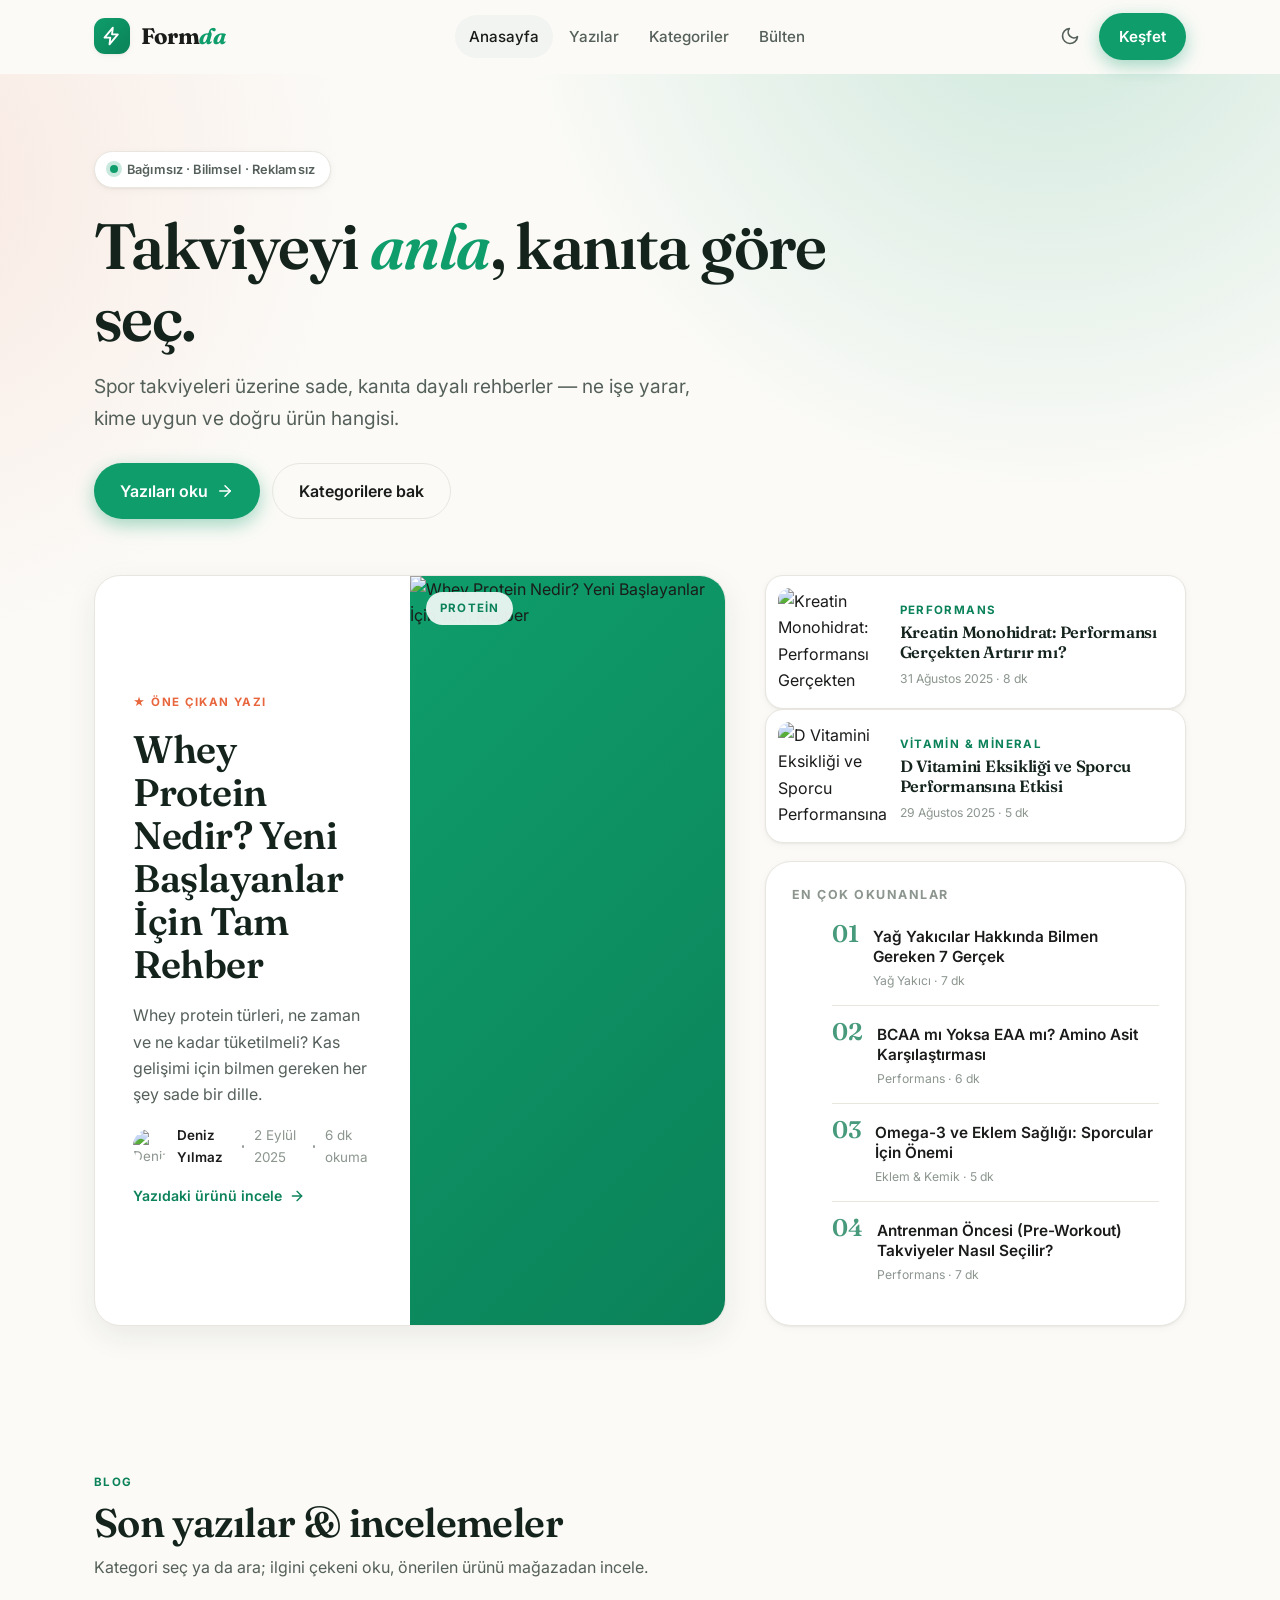
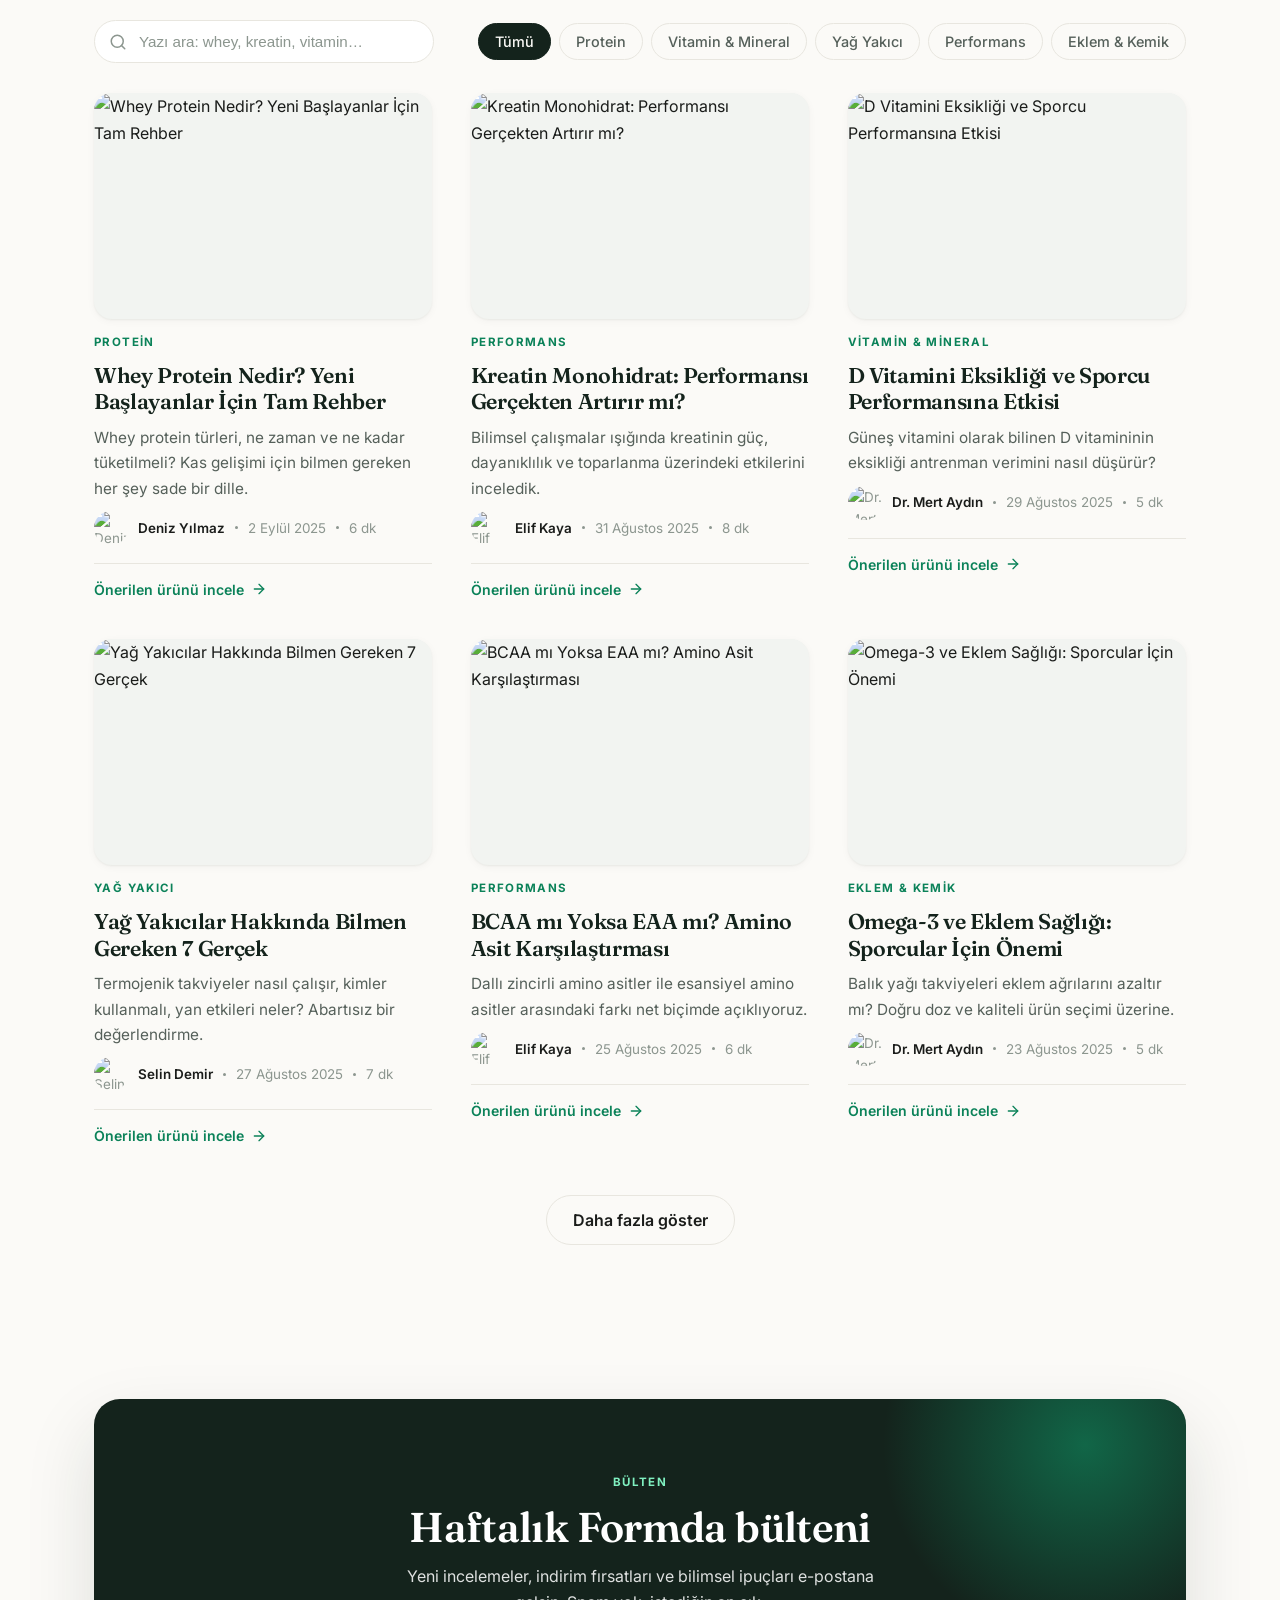
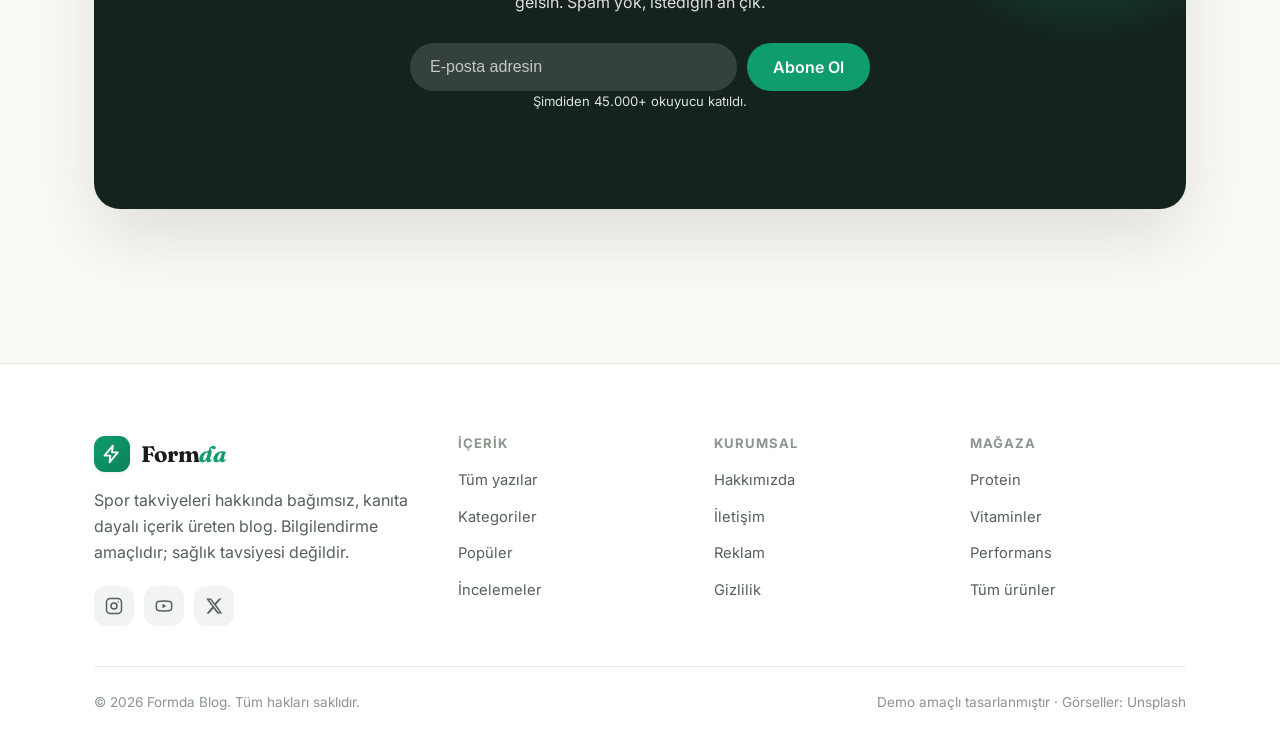
==== commit 33973e85: "Hero yeniden tasarlandi + marka adi Formda olarak degistirildi - Hero: gradient zeminli buyuk editor" ====
--- a/index.html
+++ b/index.html
@@ -3,7 +3,7 @@
 <head>
   <meta charset="UTF-8">
   <meta name="viewport" content="width=device-width, initial-scale=1.0">
-  <title>Ferah — Spor Takviyeleri Blogu</title>
+  <title>Formda — Spor Takviyeleri Blogu</title>
   <meta name="description" content="Spor takviyeleri hakkında bilimsel, bağımsız ve sade içerikler. Protein, vitamin, performans ve daha fazlası.">
   <link rel="preconnect" href="https://fonts.googleapis.com">
   <link rel="preconnect" href="https://fonts.gstatic.com" crossorigin>
@@ -20,7 +20,7 @@
         <span class="logo-mark" aria-hidden="true">
           <svg viewBox="0 0 24 24" fill="none" stroke="currentColor" stroke-width="2.2" stroke-linecap="round" stroke-linejoin="round"><path d="M13 2 3 14h7l-1 8 10-12h-7z"/></svg>
         </span>
-        <span>Fe<b>rah</b></span>
+        <span>Form<b>da</b></span>
       </a>
 
       <nav class="nav" aria-label="Ana menü">
@@ -50,28 +50,30 @@
   </div>
 
   <main>
-    <!-- ============ MANŞET (dergi tipi) ============ -->
-    <section class="masthead">
+    <!-- ============ HERO ============ -->
+    <section class="hero">
       <div class="container">
-        <div>
+        <div class="hero-head reveal in">
+          <span class="eyebrow"><span class="dot"></span> Bağımsız · Bilimsel · Reklamsız</span>
           <h1>Takviyeyi <em>anla</em>, kanıta göre seç.</h1>
-          <p>Spor takviyeleri üzerine bağımsız, bilimsel ve sade içerikler — pazarlama değil, gerçekler.</p>
+          <p>Spor takviyeleri üzerine sade, kanıta dayalı rehberler — ne işe yarar, kime uygun ve doğru ürün hangisi.</p>
+          <div class="hero-actions">
+            <a href="#blog" class="btn btn-primary btn-lg">Yazıları oku
+              <svg viewBox="0 0 24 24" fill="none" stroke="currentColor" stroke-width="2" stroke-linecap="round" stroke-linejoin="round"><line x1="5" y1="12" x2="19" y2="12"/><polyline points="12 5 19 12 12 19"/></svg>
+            </a>
+            <a href="#kategoriler" class="btn btn-outline btn-lg">Kategorilere bak</a>
+          </div>
         </div>
-        <div class="date-badge" id="today"></div>
-      </div>
-    </section>
 
-    <div class="container"><div class="rule"></div></div>
-
-    <section style="padding-bottom: clamp(20px,4vw,40px)">
-      <div class="container lead-grid">
-        <article class="lead reveal in" id="lead"><!-- JS --></article>
-        <div class="lead-side reveal in">
-          <div id="leadSide"><!-- ikincil hikâyeler --></div>
-          <div class="popular">
-            <h4>En çok okunanlar</h4>
-            <ol id="popularList"><!-- JS --></ol>
-          </div>
+        <div class="lead-grid">
+          <article class="lead reveal in" id="lead"><!-- JS --></article>
+          <aside class="lead-side reveal in">
+            <div id="leadSide"><!-- ikincil hikâyeler --></div>
+            <div class="popular">
+              <h4>En çok okunanlar</h4>
+              <ol id="popularList"><!-- JS --></ol>
+            </div>
+          </aside>
         </div>
       </div>
     </section>
@@ -108,7 +110,7 @@
       <div class="container">
         <div class="newsletter-inner reveal">
           <span class="kicker">Bülten</span>
-          <h2>Haftalık ferah bülten</h2>
+          <h2>Haftalık Formda bülteni</h2>
           <p>Yeni incelemeler, indirim fırsatları ve bilimsel ipuçları e-postana gelsin. Spam yok, istediğin an çık.</p>
           <form class="nl-form" id="nlForm">
             <input type="email" required placeholder="E-posta adresin" aria-label="E-posta">
@@ -129,7 +131,7 @@
             <span class="logo-mark" aria-hidden="true">
               <svg viewBox="0 0 24 24" fill="none" stroke="currentColor" stroke-width="2.2" stroke-linecap="round" stroke-linejoin="round"><path d="M13 2 3 14h7l-1 8 10-12h-7z"/></svg>
             </span>
-            <span>Fe<b>rah</b></span>
+            <span>Form<b>da</b></span>
           </a>
           <p>Spor takviyeleri hakkında bağımsız, kanıta dayalı içerik üreten blog. Bilgilendirme amaçlıdır; sağlık tavsiyesi değildir.</p>
           <div class="socials">
@@ -167,7 +169,7 @@
         </div>
       </div>
       <div class="footer-bottom">
-        <span>© <span id="year">2025</span> Ferah Blog. Tüm hakları saklıdır.</span>
+        <span>© <span id="year">2025</span> Formda Blog. Tüm hakları saklıdır.</span>
         <span>Demo amaçlı tasarlanmıştır · Görseller: Unsplash</span>
       </div>
     </div>
@@ -178,15 +180,6 @@
   </button>
 
   <script src="js/data.js"></script>
-  <script>
-    // Manşet tarih rozeti
-    (function () {
-      var el = document.getElementById("today");
-      if (el) {
-        el.textContent = new Date().toLocaleDateString("tr-TR", { day: "numeric", month: "long", year: "numeric" });
-      }
-    })();
-  </script>
   <script src="js/main.js"></script>
 </body>
 </html>
--- a/css/style.css
+++ b/css/style.css
@@ -1,5 +1,5 @@
 /* ============================================================
-   Ferah — Spor Takviyeleri Blogu
+   Formda — Spor Takviyeleri Blogu
    Editoryal (dergi tipi) blog tasarım sistemi. Ferah & responsive.
    ============================================================ */
 
@@ -158,36 +158,53 @@
 }
 .shop-link.boxed:hover { border-color: var(--brand); }
 
-/* ---------- 4. Hero: dergi manşeti ---------- */
+/* ---------- 4. Hero ---------- */
 main { padding-top: var(--header-h); }
 
-.masthead { padding: clamp(28px, 4vw, 44px) 0 clamp(8px, 2vw, 16px); }
-.masthead .container { display: flex; align-items: flex-end; justify-content: space-between; gap: 20px; flex-wrap: wrap; }
-.masthead h1 { font-size: clamp(2rem, 5vw, 3.1rem); font-weight: 600; }
-.masthead h1 em { color: var(--brand); font-style: italic; }
-.masthead p { color: var(--text-soft); max-width: 42ch; margin-top: 10px; font-size: 1.02rem; }
-.masthead .date-badge { font-size: .82rem; color: var(--text-mute); text-align: right; }
-.rule { height: 1px; background: var(--border); margin: clamp(18px, 3vw, 28px) 0; }
-
-.lead-grid { display: grid; grid-template-columns: 1.55fr 1fr; gap: clamp(22px, 3vw, 40px); align-items: stretch; }
-
-/* Manşet hikâye */
+.hero { position: relative; overflow: hidden; padding: clamp(40px, 6vw, 84px) 0 clamp(36px, 5vw, 64px); }
+.hero::before {
+  content: ""; position: absolute; z-index: -1; inset: 0;
+  background:
+    radial-gradient(60% 60% at 82% -10%, color-mix(in srgb, var(--brand) 20%, transparent), transparent 70%),
+    radial-gradient(50% 50% at -8% 8%, color-mix(in srgb, var(--accent) 12%, transparent), transparent 70%);
+}
+.hero-head { max-width: 760px; margin-bottom: clamp(32px, 5vw, 56px); }
+.eyebrow {
+  display: inline-flex; align-items: center; gap: 9px; padding: 7px 15px; border-radius: var(--radius-pill);
+  background: var(--surface); border: 1px solid var(--border); box-shadow: var(--shadow-sm);
+  font-family: var(--font-body); font-weight: 600; font-size: .8rem; color: var(--text-soft);
+  margin-bottom: 22px; letter-spacing: .01em;
+}
+.eyebrow .dot { width: 8px; height: 8px; border-radius: 50%; background: var(--brand); box-shadow: 0 0 0 4px color-mix(in srgb, var(--brand) 22%, transparent); }
+.hero-head h1 { font-size: clamp(2.3rem, 6vw, 4rem); font-weight: 600; letter-spacing: -.025em; }
+.hero-head h1 em { color: var(--brand); font-style: italic; }
+.hero-head p { color: var(--text-soft); max-width: 52ch; margin-top: 18px; font-size: clamp(1.02rem, 1.8vw, 1.2rem); }
+.hero-actions { display: flex; flex-wrap: wrap; gap: 12px; margin-top: 28px; }
+
+.lead-grid { display: grid; grid-template-columns: 1.5fr 1fr; gap: clamp(22px, 3vw, 40px); align-items: stretch; }
+
+/* Manşet hikâye — bölünmüş editoryal kart */
 .lead {
-  position: relative; border-radius: var(--radius-lg); overflow: hidden; min-height: 460px;
-  display: flex; align-items: flex-end; color: #fff; box-shadow: var(--shadow-lg);
-  isolation: isolate;
-}
-.lead img { position: absolute; inset: 0; z-index: -2; width: 100%; height: 100%; object-fit: cover; transition: transform .8s var(--ease); }
-.lead::after { content: ""; position: absolute; inset: 0; z-index: -1; background: linear-gradient(to top, rgba(10,18,14,.92) 0%, rgba(10,18,14,.55) 42%, rgba(10,18,14,.05) 100%); }
-.lead:hover img { transform: scale(1.05); }
-.lead-body { padding: clamp(24px, 3vw, 40px); display: flex; flex-direction: column; gap: 14px; }
-.lead .kicker { color: #7ff0c0; }
-.lead h2 { color: #fff; font-size: clamp(1.7rem, 3.6vw, 2.7rem); font-weight: 600; }
-.lead p { color: rgba(255,255,255,.86); max-width: 52ch; }
-.lead .byline { color: rgba(255,255,255,.8); }
-.lead .byline .who { color: #fff; }
-.lead .shop-link { color: #fff; }
-.lead .shop-link:hover { color: #7ff0c0; }
+  display: grid; grid-template-columns: 1fr 1fr; align-items: stretch;
+  background: var(--surface); border: 1px solid var(--border); border-radius: var(--radius-lg);
+  overflow: hidden; box-shadow: var(--shadow-md); min-height: 440px;
+  transition: transform .35s var(--ease), box-shadow .35s;
+}
+.lead:hover { transform: translateY(-4px); box-shadow: var(--shadow-lg); }
+.lead-media { position: relative; overflow: hidden; min-height: 220px; background: linear-gradient(135deg, var(--brand), var(--brand-strong)); }
+.lead-media img { position: absolute; inset: 0; width: 100%; height: 100%; object-fit: cover; transition: transform .8s var(--ease); }
+.lead:hover .lead-media img { transform: scale(1.05); }
+.lead-media .tag {
+  position: absolute; top: 16px; left: 16px; z-index: 1; padding: 7px 14px; border-radius: var(--radius-pill);
+  background: color-mix(in srgb, var(--surface) 88%, transparent); backdrop-filter: blur(8px);
+  font-family: var(--font-body); font-weight: 700; font-size: .72rem; letter-spacing: .1em; text-transform: uppercase; color: var(--brand-strong);
+}
+.lead-body { padding: clamp(24px, 3vw, 40px); display: flex; flex-direction: column; justify-content: center; gap: 16px; }
+.lead-body .feat { font-family: var(--font-body); font-weight: 700; font-size: .72rem; letter-spacing: .12em; text-transform: uppercase; color: var(--accent); }
+.lead-body h2 { font-size: clamp(1.6rem, 3.1vw, 2.4rem); font-weight: 600; }
+.lead-body h2 a { transition: color .2s; }
+.lead-body:hover h2 a { color: var(--brand-strong); }
+.lead-body p { color: var(--text-soft); }
 
 /* Yan sütun: ikincil hikâyeler + popüler */
 .lead-side { display: flex; flex-direction: column; gap: 18px; }
@@ -302,7 +319,8 @@
 /* ---------- 13. Responsive ---------- */
 @media (max-width: 960px) {
   .lead-grid { grid-template-columns: 1fr; }
-  .lead { min-height: 400px; }
+  .lead { grid-template-columns: 1fr; min-height: 0; }
+  .lead-media { min-height: 240px; aspect-ratio: 16/9; }
   .footer-grid { grid-template-columns: 1fr 1fr; gap: 32px; }
   .footer-brand { grid-column: 1 / -1; }
 }
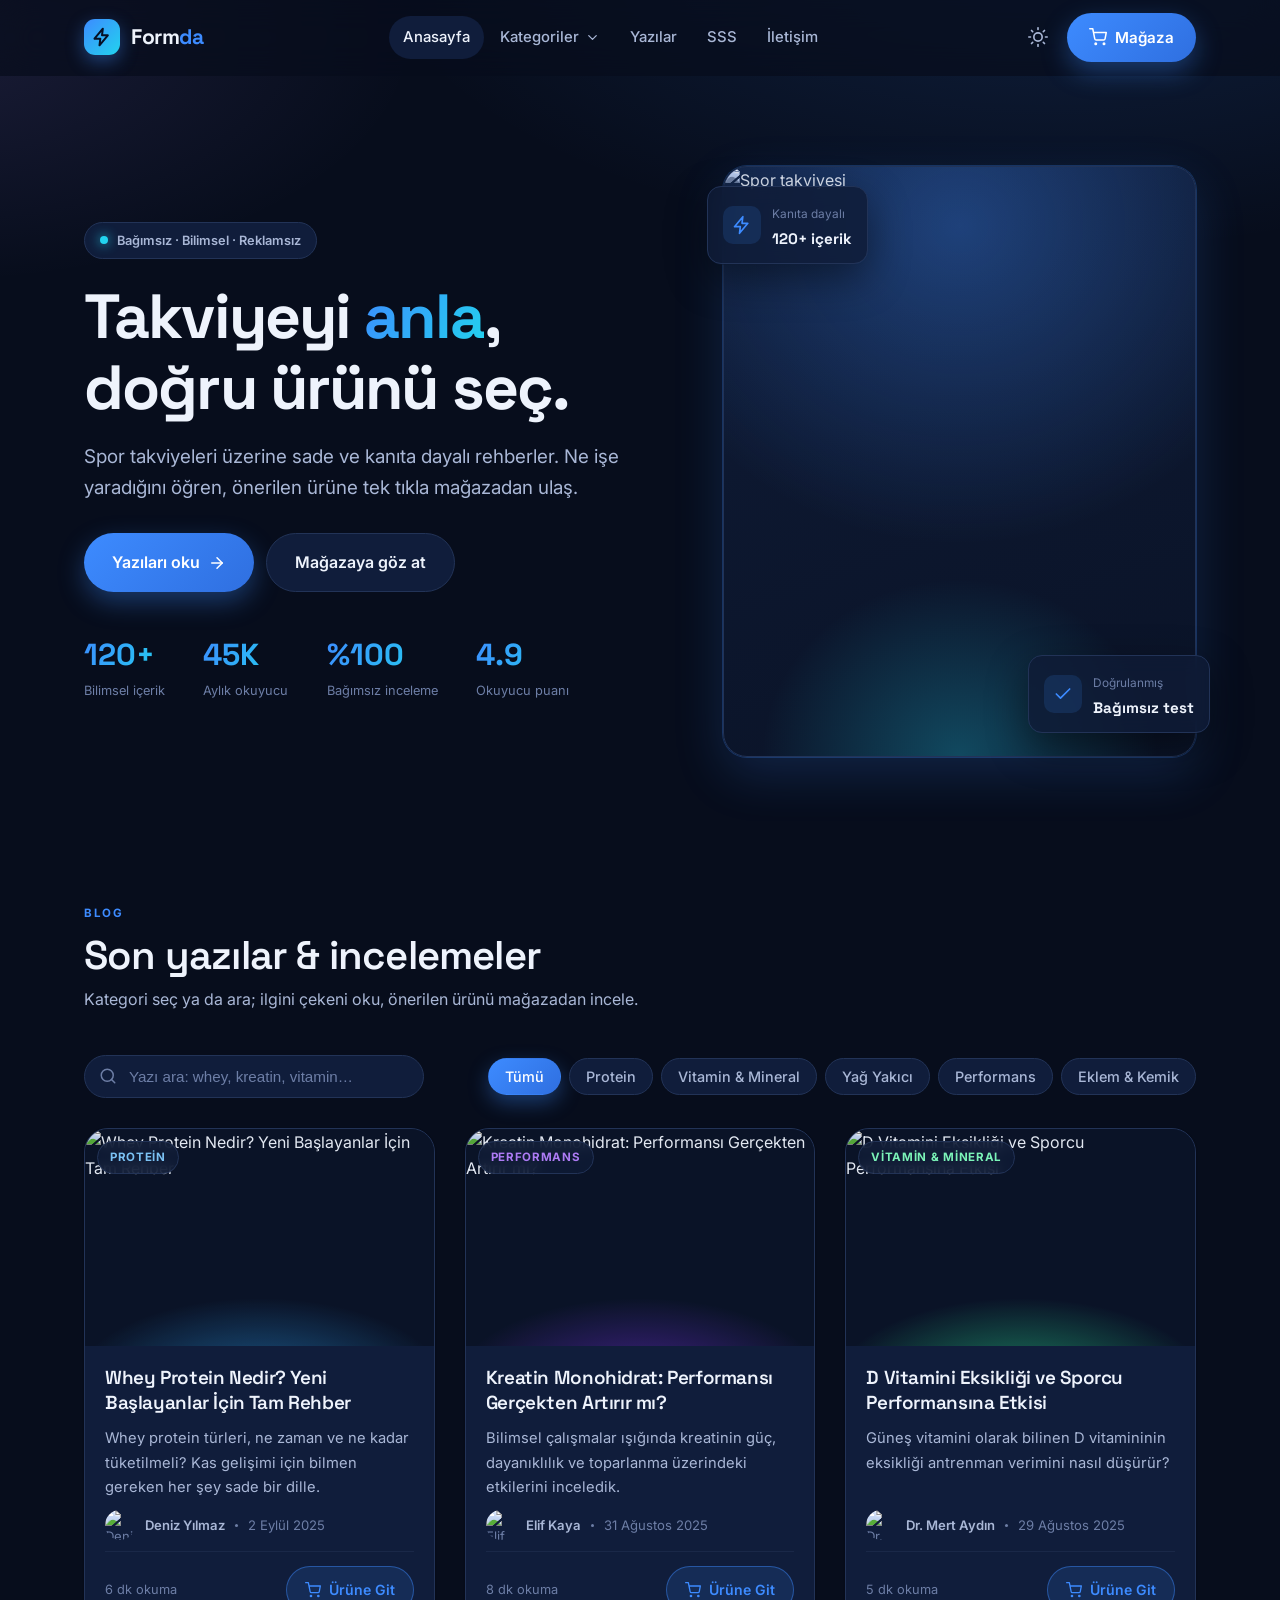
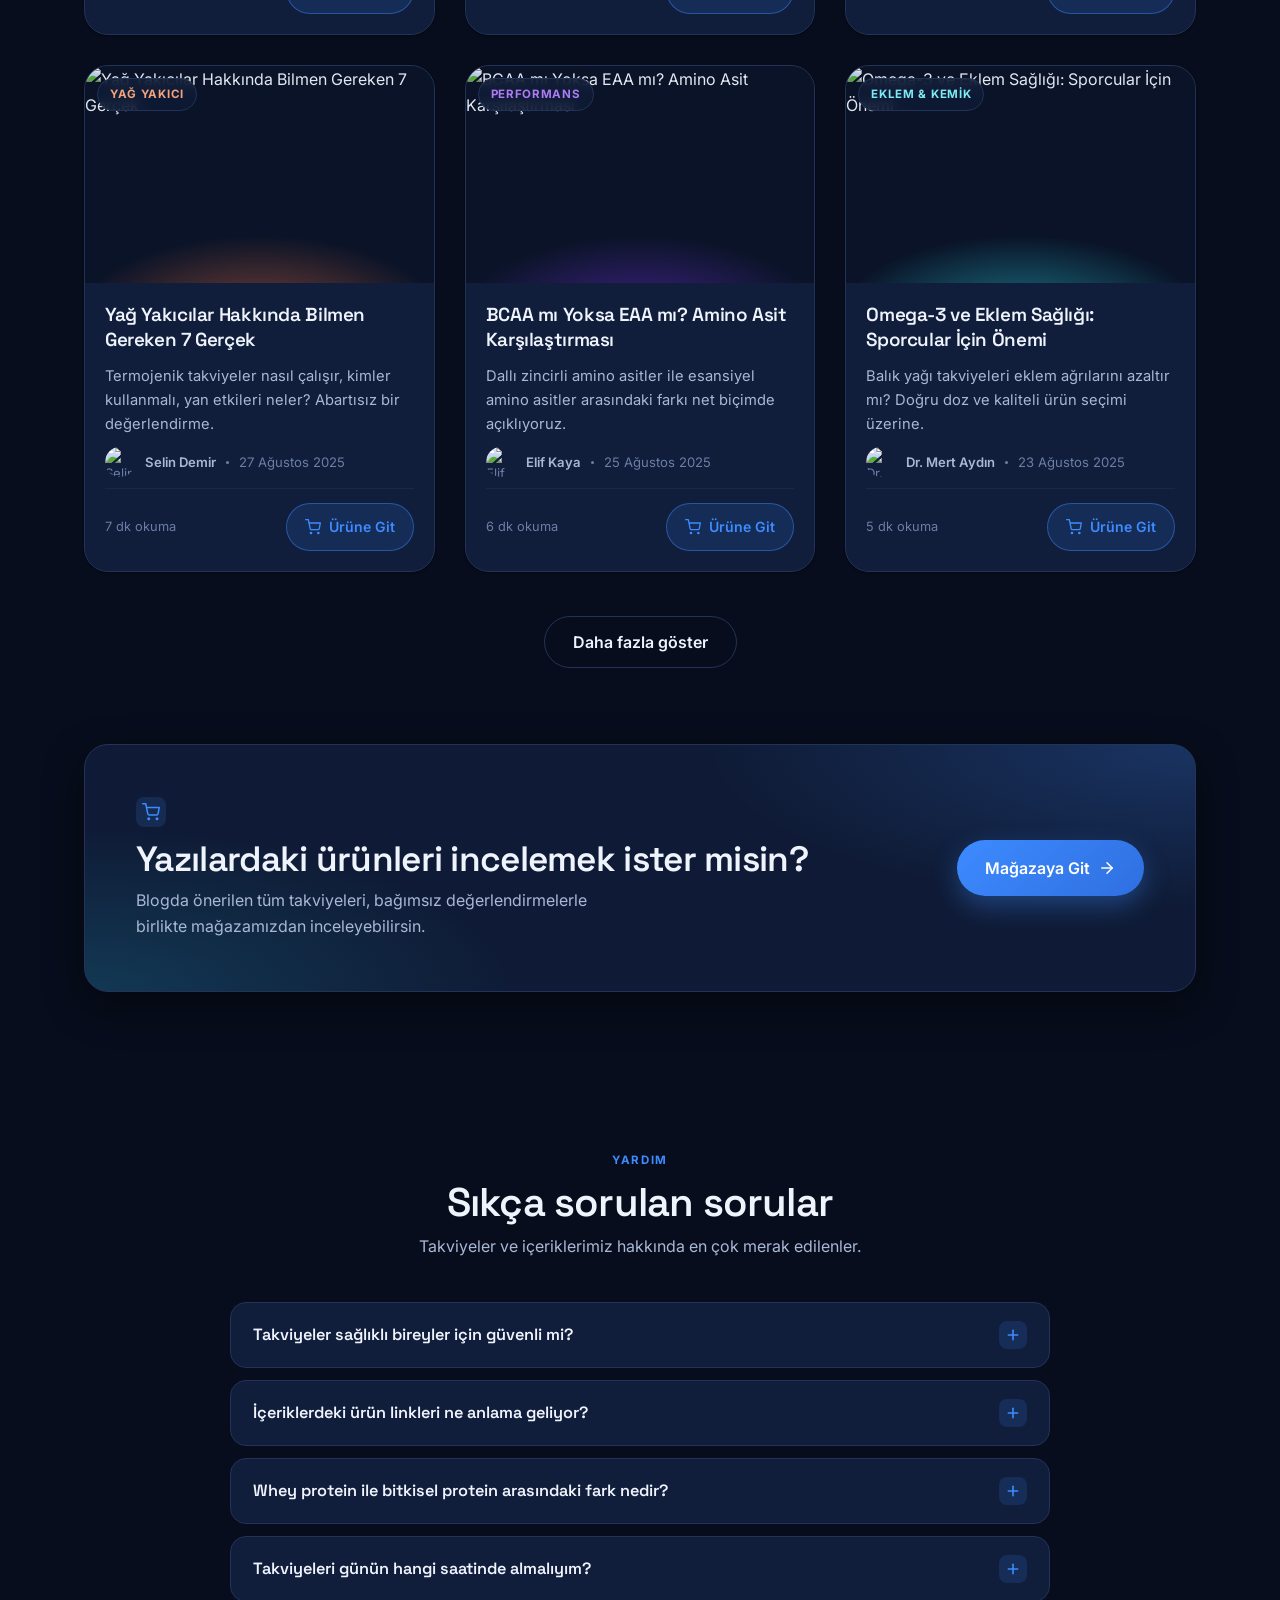
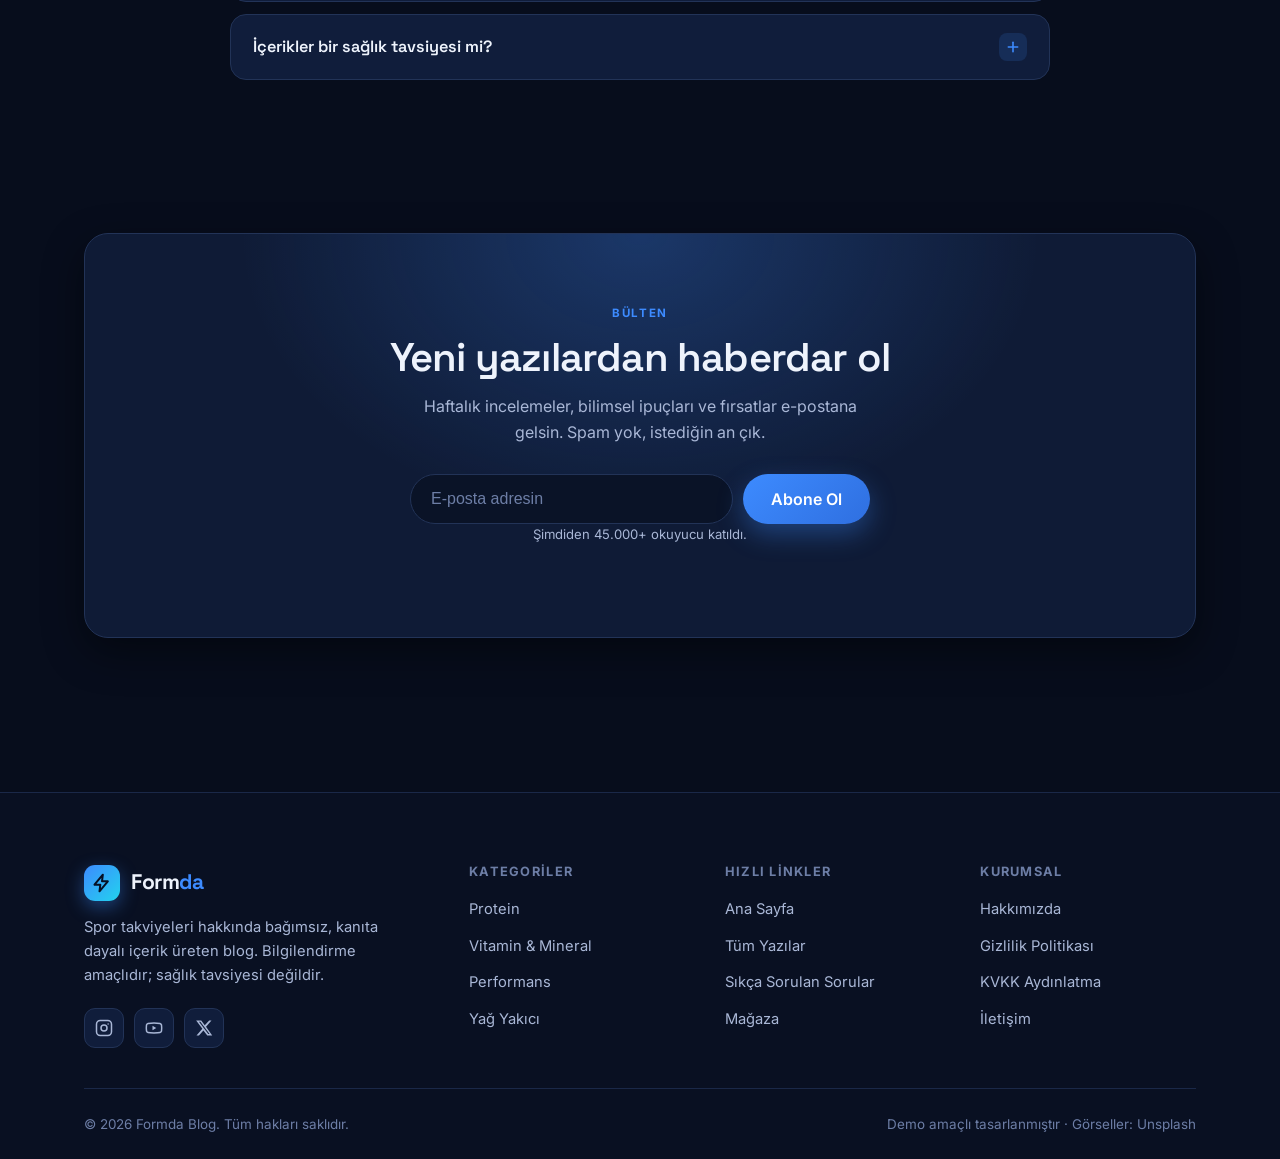
==== commit 46d5940a: "Koyu temali referans yapisina gecis (mega-menu, magaza CTA, SSS) Ilana eklenen referans videodaki ko" ====
--- a/index.html
+++ b/index.html
@@ -1,15 +1,15 @@
 <!DOCTYPE html>
-<html lang="tr" data-theme="light">
+<html lang="tr" data-theme="dark">
 <head>
   <meta charset="UTF-8">
   <meta name="viewport" content="width=device-width, initial-scale=1.0">
   <title>Formda — Spor Takviyeleri Blogu</title>
-  <meta name="description" content="Spor takviyeleri hakkında bilimsel, bağımsız ve sade içerikler. Protein, vitamin, performans ve daha fazlası.">
+  <meta name="description" content="Spor takviyeleri hakkında bilimsel, bağımsız ve sade içerikler. Protein, vitamin, performans ve daha fazlası — önerilen ürünlere tek tıkla ulaş.">
   <link rel="preconnect" href="https://fonts.googleapis.com">
   <link rel="preconnect" href="https://fonts.gstatic.com" crossorigin>
-  <link href="https://fonts.googleapis.com/css2?family=Fraunces:ital,opsz,wght@0,9..144,400..700;1,9..144,400..600&family=Inter:wght@400;500;600;700&display=swap" rel="stylesheet">
+  <link href="https://fonts.googleapis.com/css2?family=Inter:wght@400;500;600;700&family=Space+Grotesk:wght@500;600;700&display=swap" rel="stylesheet">
   <link rel="stylesheet" href="css/style.css">
-  <link rel="icon" href="data:image/svg+xml,<svg xmlns='http://www.w3.org/2000/svg' viewBox='0 0 100 100'><text y='.9em' font-size='90'>🌿</text></svg>">
+  <link rel="icon" href="data:image/svg+xml,<svg xmlns='http://www.w3.org/2000/svg' viewBox='0 0 100 100'><text y='.9em' font-size='90'>⚡</text></svg>">
 </head>
 <body>
 
@@ -17,22 +17,29 @@
   <header class="site-header">
     <div class="container header-inner">
       <a href="index.html" class="logo">
-        <span class="logo-mark" aria-hidden="true">
-          <svg viewBox="0 0 24 24" fill="none" stroke="currentColor" stroke-width="2.2" stroke-linecap="round" stroke-linejoin="round"><path d="M13 2 3 14h7l-1 8 10-12h-7z"/></svg>
-        </span>
+        <span class="logo-mark" aria-hidden="true"><svg viewBox="0 0 24 24" fill="none" stroke="currentColor" stroke-width="2.4" stroke-linecap="round" stroke-linejoin="round"><path d="M13 2 3 14h7l-1 8 10-12h-7z"/></svg></span>
         <span>Form<b>da</b></span>
       </a>
 
       <nav class="nav" aria-label="Ana menü">
         <a href="#" class="active">Anasayfa</a>
+        <div class="has-mega">
+          <button aria-haspopup="true">Kategoriler
+            <svg viewBox="0 0 24 24" fill="none" stroke="currentColor" stroke-width="2" stroke-linecap="round" stroke-linejoin="round"><polyline points="6 9 12 15 18 9"/></svg>
+          </button>
+          <div class="mega"><div class="mega-grid" id="megaGrid"></div></div>
+        </div>
         <a href="#blog">Yazılar</a>
-        <a href="#kategoriler">Kategoriler</a>
-        <a href="#bulten">Bülten</a>
+        <a href="#sss">SSS</a>
+        <a href="#bulten">İletişim</a>
       </nav>
 
       <div class="header-actions">
         <button class="icon-btn" data-theme-toggle aria-label="Tema değiştir"></button>
-        <a href="#blog" class="btn btn-primary">Keşfet</a>
+        <a href="#magaza" class="btn btn-primary">
+          <svg viewBox="0 0 24 24" fill="none" stroke="currentColor" stroke-width="2" stroke-linecap="round" stroke-linejoin="round"><circle cx="9" cy="21" r="1"/><circle cx="20" cy="21" r="1"/><path d="M1 1h4l2.7 13.4a2 2 0 0 0 2 1.6h9.7a2 2 0 0 0 2-1.6L23 6H6"/></svg>
+          Mağaza
+        </a>
         <button class="icon-btn menu-toggle" id="menuToggle" aria-label="Menüyü aç" aria-expanded="false">
           <svg viewBox="0 0 24 24" fill="none" stroke="currentColor" stroke-width="2" stroke-linecap="round"><line x1="3" y1="7" x2="21" y2="7"/><line x1="3" y1="12" x2="21" y2="12"/><line x1="3" y1="17" x2="21" y2="17"/></svg>
         </button>
@@ -40,45 +47,48 @@
     </div>
   </header>
 
-  <!-- Mobil menü -->
   <div class="mobile-nav" id="mobileNav">
     <a href="#">Anasayfa</a>
     <a href="#blog">Yazılar</a>
-    <a href="#kategoriler">Kategoriler</a>
-    <a href="#bulten">Bülten</a>
-    <a href="#blog" class="btn btn-primary btn-lg">Keşfet</a>
+    <a href="#sss">SSS</a>
+    <a href="#bulten">İletişim</a>
+    <a href="#magaza" class="btn btn-primary btn-lg">Mağazaya Git</a>
   </div>
 
   <main>
     <!-- ============ HERO ============ -->
     <section class="hero">
-      <div class="container">
-        <div class="hero-head reveal in">
+      <div class="container hero-grid">
+        <div class="hero-copy reveal in">
           <span class="eyebrow"><span class="dot"></span> Bağımsız · Bilimsel · Reklamsız</span>
-          <h1>Takviyeyi <em>anla</em>, kanıta göre seç.</h1>
-          <p>Spor takviyeleri üzerine sade, kanıta dayalı rehberler — ne işe yarar, kime uygun ve doğru ürün hangisi.</p>
-          <div class="hero-actions">
+          <h1>Takviyeyi <span class="hl">anla</span>, doğru ürünü seç.</h1>
+          <p class="lead">Spor takviyeleri üzerine sade ve kanıta dayalı rehberler. Ne işe yaradığını öğren, önerilen ürüne tek tıkla mağazadan ulaş.</p>
+          <div class="hero-cta">
             <a href="#blog" class="btn btn-primary btn-lg">Yazıları oku
               <svg viewBox="0 0 24 24" fill="none" stroke="currentColor" stroke-width="2" stroke-linecap="round" stroke-linejoin="round"><line x1="5" y1="12" x2="19" y2="12"/><polyline points="12 5 19 12 12 19"/></svg>
             </a>
-            <a href="#kategoriler" class="btn btn-outline btn-lg">Kategorilere bak</a>
-          </div>
-        </div>
-
-        <div class="lead-grid">
-          <article class="lead reveal in" id="lead"><!-- JS --></article>
-          <aside class="lead-side reveal in">
-            <div id="leadSide"><!-- ikincil hikâyeler --></div>
-            <div class="popular">
-              <h4>En çok okunanlar</h4>
-              <ol id="popularList"><!-- JS --></ol>
-            </div>
-          </aside>
-        </div>
-      </div>
-    </section>
-
-    <!-- ============ SON YAZILAR ============ -->
+            <a href="#magaza" class="btn btn-ghost btn-lg">Mağazaya göz at</a>
+          </div>
+          <div class="trust" id="trust"></div>
+        </div>
+
+        <div class="hero-visual reveal in">
+          <div class="hero-orb">
+            <img src="https://images.unsplash.com/photo-1593095948071-474c5cc2989d?auto=format&fit=crop&w=800&q=80" alt="Spor takviyesi">
+          </div>
+          <div class="hero-chip c1">
+            <span class="ic"><svg viewBox="0 0 24 24" fill="none" stroke="currentColor" stroke-width="2" stroke-linecap="round" stroke-linejoin="round"><path d="M13 2 3 14h7l-1 8 10-12h-7z"/></svg></span>
+            <span><span class="t">Kanıta dayalı</span><br><span class="v">120+ içerik</span></span>
+          </div>
+          <div class="hero-chip c2">
+            <span class="ic"><svg viewBox="0 0 24 24" fill="none" stroke="currentColor" stroke-width="2" stroke-linecap="round" stroke-linejoin="round"><path d="M20 6 9 17l-5-5"/></svg></span>
+            <span><span class="t">Doğrulanmış</span><br><span class="v">Bağımsız test</span></span>
+          </div>
+        </div>
+      </div>
+    </section>
+
+    <!-- ============ BLOG ============ -->
     <section class="section" id="blog">
       <div class="container">
         <div class="section-head reveal" id="kategoriler">
@@ -105,16 +115,47 @@
       </div>
     </section>
 
+    <!-- ============ MAĞAZA CTA ============ -->
+    <section class="section" id="magaza" style="padding-top:0">
+      <div class="container">
+        <div class="shop-cta reveal">
+          <div>
+            <span class="sc-ic"><svg viewBox="0 0 24 24" fill="none" stroke="currentColor" stroke-width="2" stroke-linecap="round" stroke-linejoin="round"><circle cx="9" cy="21" r="1"/><circle cx="20" cy="21" r="1"/><path d="M1 1h4l2.7 13.4a2 2 0 0 0 2 1.6h9.7a2 2 0 0 0 2-1.6L23 6H6"/></svg></span>
+            <h2>Yazılardaki ürünleri incelemek ister misin?</h2>
+            <p>Blogda önerilen tüm takviyeleri, bağımsız değerlendirmelerle birlikte mağazamızdan inceleyebilirsin.</p>
+          </div>
+          <a href="#urun-magaza" class="btn btn-primary btn-lg" data-shop="Mağaza">
+            Mağazaya Git
+            <svg viewBox="0 0 24 24" fill="none" stroke="currentColor" stroke-width="2" stroke-linecap="round" stroke-linejoin="round"><line x1="5" y1="12" x2="19" y2="12"/><polyline points="12 5 19 12 12 19"/></svg>
+          </a>
+        </div>
+      </div>
+    </section>
+
+    <!-- ============ SSS ============ -->
+    <section class="section" id="sss">
+      <div class="container">
+        <div class="section-head reveal" style="justify-content:center;text-align:center">
+          <div class="st" style="margin-inline:auto">
+            <span class="kicker" style="justify-content:center">Yardım</span>
+            <h2>Sıkça sorulan sorular</h2>
+            <p>Takviyeler ve içeriklerimiz hakkında en çok merak edilenler.</p>
+          </div>
+        </div>
+        <div class="faq reveal" id="faq"></div>
+      </div>
+    </section>
+
     <!-- ============ BÜLTEN ============ -->
-    <section class="section newsletter" id="bulten">
+    <section class="section" id="bulten">
       <div class="container">
         <div class="newsletter-inner reveal">
           <span class="kicker">Bülten</span>
-          <h2>Haftalık Formda bülteni</h2>
-          <p>Yeni incelemeler, indirim fırsatları ve bilimsel ipuçları e-postana gelsin. Spam yok, istediğin an çık.</p>
+          <h2>Yeni yazılardan haberdar ol</h2>
+          <p>Haftalık incelemeler, bilimsel ipuçları ve fırsatlar e-postana gelsin. Spam yok, istediğin an çık.</p>
           <form class="nl-form" id="nlForm">
             <input type="email" required placeholder="E-posta adresin" aria-label="E-posta">
-            <button type="submit" class="btn btn-lg">Abone Ol</button>
+            <button type="submit" class="btn btn-primary btn-lg">Abone Ol</button>
           </form>
           <p class="nl-note" id="nlNote">Şimdiden 45.000+ okuyucu katıldı.</p>
         </div>
@@ -128,9 +169,7 @@
       <div class="footer-grid">
         <div class="footer-brand">
           <a href="index.html" class="logo">
-            <span class="logo-mark" aria-hidden="true">
-              <svg viewBox="0 0 24 24" fill="none" stroke="currentColor" stroke-width="2.2" stroke-linecap="round" stroke-linejoin="round"><path d="M13 2 3 14h7l-1 8 10-12h-7z"/></svg>
-            </span>
+            <span class="logo-mark" aria-hidden="true"><svg viewBox="0 0 24 24" fill="none" stroke="currentColor" stroke-width="2.4" stroke-linecap="round" stroke-linejoin="round"><path d="M13 2 3 14h7l-1 8 10-12h-7z"/></svg></span>
             <span>Form<b>da</b></span>
           </a>
           <p>Spor takviyeleri hakkında bağımsız, kanıta dayalı içerik üreten blog. Bilgilendirme amaçlıdır; sağlık tavsiyesi değildir.</p>
@@ -141,30 +180,30 @@
           </div>
         </div>
         <div class="footer-col">
-          <h4>İçerik</h4>
+          <h4>Kategoriler</h4>
           <ul>
-            <li><a href="#blog">Tüm yazılar</a></li>
-            <li><a href="#kategoriler">Kategoriler</a></li>
-            <li><a href="#">Popüler</a></li>
-            <li><a href="#">İncelemeler</a></li>
+            <li><a href="#blog">Protein</a></li>
+            <li><a href="#blog">Vitamin &amp; Mineral</a></li>
+            <li><a href="#blog">Performans</a></li>
+            <li><a href="#blog">Yağ Yakıcı</a></li>
+          </ul>
+        </div>
+        <div class="footer-col">
+          <h4>Hızlı Linkler</h4>
+          <ul>
+            <li><a href="#">Ana Sayfa</a></li>
+            <li><a href="#blog">Tüm Yazılar</a></li>
+            <li><a href="#sss">Sıkça Sorulan Sorular</a></li>
+            <li><a href="#magaza">Mağaza</a></li>
           </ul>
         </div>
         <div class="footer-col">
           <h4>Kurumsal</h4>
           <ul>
             <li><a href="#">Hakkımızda</a></li>
-            <li><a href="#">İletişim</a></li>
-            <li><a href="#">Reklam</a></li>
-            <li><a href="#">Gizlilik</a></li>
-          </ul>
-        </div>
-        <div class="footer-col">
-          <h4>Mağaza</h4>
-          <ul>
-            <li><a href="#">Protein</a></li>
-            <li><a href="#">Vitaminler</a></li>
-            <li><a href="#">Performans</a></li>
-            <li><a href="#">Tüm ürünler</a></li>
+            <li><a href="#">Gizlilik Politikası</a></li>
+            <li><a href="#">KVKK Aydınlatma</a></li>
+            <li><a href="#bulten">İletişim</a></li>
           </ul>
         </div>
       </div>
--- a/css/style.css
+++ b/css/style.css
@@ -1,73 +1,85 @@
 /* ============================================================
    Formda — Spor Takviyeleri Blogu
-   Editoryal (dergi tipi) blog tasarım sistemi. Ferah & responsive.
+   Koyu (dark-first), modern tasarım sistemi. Responsive.
+   Referans: koyu lacivert tema, ürün kartları + yönlendirme,
+   mega-menü, SSS akordiyonu.
    ============================================================ */
 
-/* ---------- 1. Tasarım Token'ları ---------- */
+/* ---------- 1. Token'lar (varsayılan: KOYU) ---------- */
 :root {
-  --bg: #fbfaf7;            /* sıcak, kağıt hissi veren ferah zemin */
+  --bg: #070d1c;
+  --bg-2: #0a1327;
+  --surface: #0f1b36;
+  --surface-2: #14224200;      /* şeffaf hesaplar için */
+  --card: #101d3b;
+  --card-hi: #16264b;
+  --border: #223357;
+  --border-soft: #1a2848;
+  --text: #eef3fc;
+  --text-soft: #a9b7d6;
+  --text-mute: #6d7ea6;
+
+  --brand: #3d8bff;
+  --brand-strong: #2f6fe0;
+  --brand-soft: rgba(61, 139, 255, .14);
+  --accent: #22d3ee;           /* cyan parıltı */
+  --accent-2: #a78bfa;         /* mor parıltı */
+
+  --shadow-sm: 0 1px 2px rgba(0, 0, 0, .4);
+  --shadow-md: 0 14px 40px rgba(0, 0, 0, .45);
+  --shadow-lg: 0 30px 80px rgba(0, 0, 0, .6);
+  --glow: 0 0 0 1px rgba(61, 139, 255, .25), 0 18px 50px rgba(61, 139, 255, .18);
+
+  --radius-sm: 12px;
+  --radius: 16px;
+  --radius-lg: 24px;
+  --radius-pill: 999px;
+
+  --font-head: "Space Grotesk", system-ui, sans-serif;
+  --font-body: "Inter", system-ui, -apple-system, sans-serif;
+
+  --container: 1200px;
+  --gap: clamp(18px, 2.6vw, 30px);
+  --header-h: 76px;
+  --ease: cubic-bezier(.22, 1, .36, 1);
+
+  color-scheme: dark;
+}
+
+/* Açık tema (opsiyonel toggle) */
+:root[data-theme="light"] {
+  --bg: #f4f7fc;
+  --bg-2: #eef3fb;
   --surface: #ffffff;
-  --surface-2: #f2f4f1;
-  --border: #e8e6df;
-  --text: #1a1c1a;
-  --text-soft: #55605a;
-  --text-mute: #8c968f;
-
-  --brand: #0f9d6b;          /* sağlık yeşili */
-  --brand-strong: #0b8259;
-  --brand-soft: #e6f5ee;
-  --ink: #14231c;            /* koyu editoryal mürekkep */
-  --accent: #e8663d;         /* sıcak editoryal vurgu */
-  --accent-soft: #fdece5;
-
-  --shadow-sm: 0 1px 2px rgba(20, 35, 28, .05), 0 2px 8px rgba(20, 35, 28, .04);
-  --shadow-md: 0 10px 30px rgba(20, 35, 28, .08);
-  --shadow-lg: 0 30px 70px rgba(20, 35, 28, .13);
-
-  --radius-sm: 12px;
-  --radius: 18px;
-  --radius-lg: 26px;
-  --radius-pill: 999px;
-
-  --font-head: "Fraunces", Georgia, "Times New Roman", serif;
-  --font-body: "Inter", system-ui, -apple-system, sans-serif;
-
-  --container: 1180px;
-  --gap: clamp(20px, 3.2vw, 36px);
-  --header-h: 74px;
-
-  --ease: cubic-bezier(.22, 1, .36, 1);
-}
-
-:root[data-theme="dark"] {
-  --bg: #12140f;
-  --surface: #1a1d16;
-  --surface-2: #22261d;
-  --border: #2c3126;
-  --text: #f0efe6;
-  --text-soft: #bcc2b4;
-  --text-mute: #838a7a;
-
-  --brand: #2fc189;
-  --brand-strong: #23a875;
-  --brand-soft: #14301f;
-  --ink: #f0efe6;
-  --accent: #f2825c;
-  --accent-soft: #331d15;
-
-  --shadow-sm: 0 1px 2px rgba(0, 0, 0, .3);
-  --shadow-md: 0 12px 34px rgba(0, 0, 0, .42);
-  --shadow-lg: 0 34px 80px rgba(0, 0, 0, .58);
-}
-
-/* ---------- 2. Reset & Temel ---------- */
+  --card: #ffffff;
+  --card-hi: #f4f8ff;
+  --border: #dbe4f2;
+  --border-soft: #e6ecf6;
+  --text: #0d1a33;
+  --text-soft: #47597a;
+  --text-mute: #8494b3;
+  --brand: #2f6fe0;
+  --brand-strong: #2560c8;
+  --brand-soft: rgba(47, 111, 224, .1);
+  --shadow-sm: 0 1px 2px rgba(20, 35, 60, .06), 0 2px 8px rgba(20, 35, 60, .05);
+  --shadow-md: 0 14px 40px rgba(20, 35, 60, .1);
+  --shadow-lg: 0 30px 80px rgba(20, 35, 60, .14);
+  --glow: 0 0 0 1px rgba(47, 111, 224, .18), 0 18px 50px rgba(47, 111, 224, .12);
+  color-scheme: light;
+}
+
+/* ---------- 2. Reset & temel ---------- */
 *, *::before, *::after { box-sizing: border-box; }
 * { margin: 0; }
 html { scroll-behavior: smooth; }
 
 body {
   font-family: var(--font-body);
-  background: var(--bg);
+  background:
+    radial-gradient(90% 60% at 82% -8%, rgba(61, 139, 255, .16), transparent 60%),
+    radial-gradient(70% 50% at -6% 4%, rgba(167, 139, 250, .12), transparent 55%),
+    var(--bg);
+  background-attachment: fixed;
   color: var(--text);
   line-height: 1.65;
   -webkit-font-smoothing: antialiased;
@@ -76,266 +88,221 @@
   overflow-x: hidden;
 }
 
-h1, h2, h3, h4 {
-  font-family: var(--font-head);
-  line-height: 1.12;
-  font-weight: 600;
-  letter-spacing: -.015em;
-  color: var(--ink);
-}
+h1, h2, h3, h4 { font-family: var(--font-head); line-height: 1.14; font-weight: 600; letter-spacing: -.02em; color: var(--text); }
 img { max-width: 100%; display: block; }
 a { color: inherit; text-decoration: none; }
 button { font-family: inherit; cursor: pointer; border: none; background: none; color: inherit; }
-ul { list-style: none; padding: 0; }
+ul, ol { list-style: none; padding: 0; }
 
 .container { width: 100%; max-width: var(--container); margin-inline: auto; padding-inline: clamp(18px, 4vw, 44px); }
-
 :focus-visible { outline: 3px solid var(--brand); outline-offset: 2px; border-radius: 6px; }
 .sr-only { position: absolute; width: 1px; height: 1px; padding: 0; margin: -1px; overflow: hidden; clip: rect(0 0 0 0); white-space: nowrap; border: 0; }
 
-/* Editoryal yardımcılar */
-.kicker {
-  display: inline-flex; align-items: center; gap: 7px;
-  font-family: var(--font-body); font-weight: 700; font-size: .72rem;
-  letter-spacing: .12em; text-transform: uppercase; color: var(--brand-strong);
-}
-.kicker.accent { color: var(--accent); }
-.byline { display: flex; align-items: center; gap: 10px; font-size: .84rem; color: var(--text-mute); }
-.byline img { width: 34px; height: 34px; border-radius: 50%; object-fit: cover; }
-.byline .who { color: var(--text); font-weight: 600; }
+.kicker { display: inline-flex; align-items: center; gap: 7px; font-family: var(--font-body); font-weight: 700; font-size: .72rem; letter-spacing: .14em; text-transform: uppercase; color: var(--brand); }
+.byline { display: flex; align-items: center; gap: 10px; font-size: .82rem; color: var(--text-mute); flex-wrap: wrap; }
+.byline img { width: 30px; height: 30px; border-radius: 50%; object-fit: cover; }
+.byline .who { color: var(--text-soft); font-weight: 600; }
 .byline .sep { width: 3px; height: 3px; border-radius: 50%; background: var(--text-mute); }
 
-/* ---------- 3. Header ---------- */
-.site-header {
-  position: fixed; inset: 0 0 auto 0; z-index: 100; height: var(--header-h);
-  display: flex; align-items: center;
-  background: color-mix(in srgb, var(--bg) 72%, transparent);
-  backdrop-filter: blur(14px); -webkit-backdrop-filter: blur(14px);
-  border-bottom: 1px solid transparent;
-  transition: background .3s var(--ease), border-color .3s var(--ease), box-shadow .3s var(--ease);
-}
-.site-header.scrolled { background: color-mix(in srgb, var(--surface) 90%, transparent); border-bottom-color: var(--border); box-shadow: var(--shadow-sm); }
-.header-inner { display: flex; align-items: center; justify-content: space-between; gap: 24px; width: 100%; }
-
-.logo { display: flex; align-items: center; gap: 11px; font-family: var(--font-head); font-weight: 700; font-size: 1.4rem; letter-spacing: -.02em; }
-.logo-mark { width: 36px; height: 36px; border-radius: 11px; display: grid; place-items: center; background: linear-gradient(135deg, var(--brand), var(--brand-strong)); color: #fff; box-shadow: var(--shadow-sm); }
+/* ---------- 3. Butonlar ---------- */
+.btn { display: inline-flex; align-items: center; justify-content: center; gap: 8px; padding: 12px 22px; border-radius: var(--radius-pill); font-family: var(--font-body); font-weight: 600; font-size: .95rem; transition: transform .2s var(--ease), box-shadow .2s, background .2s, filter .2s, border-color .2s; white-space: nowrap; }
+.btn svg { width: 18px; height: 18px; }
+.btn-primary { background: linear-gradient(135deg, var(--brand), var(--brand-strong)); color: #fff; box-shadow: 0 10px 26px rgba(61, 139, 255, .35); }
+.btn-primary:hover { filter: brightness(1.07); transform: translateY(-2px); box-shadow: 0 14px 34px rgba(61, 139, 255, .48); }
+.btn-primary:active { transform: translateY(0); }
+.btn-ghost { background: var(--card); border: 1px solid var(--border); color: var(--text); }
+.btn-ghost:hover { border-color: var(--brand); background: var(--card-hi); }
+.btn-outline { border: 1.5px solid var(--border); color: var(--text); }
+.btn-outline:hover { border-color: var(--brand); color: var(--brand); }
+.btn-lg { padding: 15px 28px; font-size: 1rem; }
+
+/* E-ticaret yönlendirme butonu — belirgin */
+.shop-btn { display: inline-flex; align-items: center; gap: 8px; padding: 11px 18px; border-radius: var(--radius-pill); background: var(--brand-soft); border: 1px solid color-mix(in srgb, var(--brand) 45%, transparent); color: var(--brand); font-weight: 600; font-size: .88rem; transition: all .2s var(--ease); }
+.shop-btn svg { width: 16px; height: 16px; }
+.shop-btn:hover { background: var(--brand); color: #fff; transform: translateY(-2px); box-shadow: 0 8px 20px rgba(61, 139, 255, .4); }
+
+/* ---------- 4. Header + mega-menü ---------- */
+.site-header { position: fixed; inset: 0 0 auto 0; z-index: 100; height: var(--header-h); display: flex; align-items: center; background: color-mix(in srgb, var(--bg) 72%, transparent); backdrop-filter: blur(16px); -webkit-backdrop-filter: blur(16px); border-bottom: 1px solid transparent; transition: background .3s, border-color .3s, box-shadow .3s; }
+.site-header.scrolled { background: color-mix(in srgb, var(--bg-2) 90%, transparent); border-bottom-color: var(--border-soft); box-shadow: var(--shadow-sm); }
+.header-inner { display: flex; align-items: center; justify-content: space-between; gap: 20px; width: 100%; }
+
+.logo { display: flex; align-items: center; gap: 11px; font-family: var(--font-head); font-weight: 700; font-size: 1.32rem; letter-spacing: -.02em; }
+.logo-mark { width: 36px; height: 36px; border-radius: 11px; display: grid; place-items: center; background: linear-gradient(135deg, var(--brand), var(--accent)); color: #061024; box-shadow: 0 6px 18px rgba(61, 139, 255, .4); }
 .logo-mark svg { width: 20px; height: 20px; }
-.logo span b { color: var(--brand); font-style: italic; }
+.logo span b { color: var(--brand); }
 
 .nav { display: flex; align-items: center; gap: 2px; }
-.nav a { padding: 9px 14px; border-radius: var(--radius-pill); font-weight: 500; font-size: .95rem; color: var(--text-soft); transition: color .2s, background .2s; }
-.nav a:hover, .nav a.active { color: var(--text); background: var(--surface-2); }
+.nav > a, .nav > .has-mega > button { display: inline-flex; align-items: center; gap: 6px; padding: 9px 14px; border-radius: var(--radius-pill); font-family: var(--font-body); font-weight: 500; font-size: .93rem; color: var(--text-soft); transition: color .2s, background .2s; }
+.nav > a:hover, .nav > a.active, .has-mega:hover > button { color: var(--text); background: var(--card); }
+.has-mega { position: relative; }
+.has-mega > button svg { width: 15px; height: 15px; transition: transform .25s var(--ease); }
+.has-mega:hover > button svg { transform: rotate(180deg); }
+
+.mega { position: absolute; top: calc(100% + 10px); left: 50%; transform: translateX(-50%) translateY(8px); width: min(560px, 86vw); background: var(--surface); border: 1px solid var(--border); border-radius: var(--radius-lg); box-shadow: var(--shadow-lg); padding: 14px; opacity: 0; visibility: hidden; transition: opacity .25s var(--ease), transform .25s var(--ease); }
+.has-mega:hover .mega { opacity: 1; visibility: visible; transform: translateX(-50%) translateY(0); }
+.mega::before { content: ""; position: absolute; top: -10px; left: 0; right: 0; height: 10px; }
+.mega-grid { display: grid; grid-template-columns: 1fr 1fr; gap: 6px; }
+.mega-item { display: flex; gap: 12px; align-items: flex-start; padding: 12px; border-radius: var(--radius); transition: background .2s; }
+.mega-item:hover { background: var(--card-hi); }
+.mega-ic { width: 38px; height: 38px; border-radius: 10px; display: grid; place-items: center; flex: 0 0 auto; color: #fff; }
+.mega-ic svg { width: 19px; height: 19px; }
+.mega-item .mt { font-weight: 600; font-size: .92rem; color: var(--text); }
+.mega-item .md { font-size: .78rem; color: var(--text-mute); }
 
 .header-actions { display: flex; align-items: center; gap: 8px; }
 .icon-btn { width: 42px; height: 42px; border-radius: 12px; display: grid; place-items: center; color: var(--text-soft); transition: background .2s, color .2s, transform .2s; }
-.icon-btn:hover { background: var(--surface-2); color: var(--text); }
+.icon-btn:hover { background: var(--card); color: var(--text); }
 .icon-btn:active { transform: scale(.92); }
 .icon-btn svg { width: 20px; height: 20px; }
-
-.btn { display: inline-flex; align-items: center; justify-content: center; gap: 8px; padding: 11px 20px; border-radius: var(--radius-pill); font-family: var(--font-body); font-weight: 600; font-size: .95rem; transition: transform .2s var(--ease), box-shadow .2s, background .2s, filter .2s; white-space: nowrap; }
-.btn svg { width: 18px; height: 18px; }
-.btn-primary { background: var(--brand); color: #fff; box-shadow: 0 6px 18px color-mix(in srgb, var(--brand) 38%, transparent); }
-.btn-primary:hover { filter: brightness(1.05); transform: translateY(-2px); box-shadow: 0 10px 26px color-mix(in srgb, var(--brand) 48%, transparent); }
-.btn-primary:active { transform: translateY(0); }
-.btn-ghost { background: var(--surface-2); color: var(--text); }
-.btn-ghost:hover { background: var(--border); }
-.btn-outline { border: 1.5px solid var(--border); color: var(--text); }
-.btn-outline:hover { border-color: var(--brand); color: var(--brand-strong); }
-.btn-lg { padding: 14px 26px; font-size: 1rem; }
 .menu-toggle { display: none; }
 
-/* E-ticaret yönlendirmesi — editoryal, ince "read-more" bağlantısı */
-.shop-link {
-  display: inline-flex; align-items: center; gap: 7px;
-  font-family: var(--font-body); font-weight: 600; font-size: .88rem; color: var(--brand-strong);
-  transition: gap .2s var(--ease), color .2s;
-}
-.shop-link svg { width: 16px; height: 16px; transition: transform .2s var(--ease); }
-.shop-link:hover { color: var(--brand); gap: 10px; }
-.shop-link:hover svg { transform: translateX(3px); }
-.shop-link.boxed {
-  padding: 10px 18px; border-radius: var(--radius-pill); border: 1.5px solid var(--border);
-}
-.shop-link.boxed:hover { border-color: var(--brand); }
-
-/* ---------- 4. Hero ---------- */
+/* ---------- 5. Hero ---------- */
 main { padding-top: var(--header-h); }
-
-.hero { position: relative; overflow: hidden; padding: clamp(40px, 6vw, 84px) 0 clamp(36px, 5vw, 64px); }
-.hero::before {
-  content: ""; position: absolute; z-index: -1; inset: 0;
-  background:
-    radial-gradient(60% 60% at 82% -10%, color-mix(in srgb, var(--brand) 20%, transparent), transparent 70%),
-    radial-gradient(50% 50% at -8% 8%, color-mix(in srgb, var(--accent) 12%, transparent), transparent 70%);
-}
-.hero-head { max-width: 760px; margin-bottom: clamp(32px, 5vw, 56px); }
-.eyebrow {
-  display: inline-flex; align-items: center; gap: 9px; padding: 7px 15px; border-radius: var(--radius-pill);
-  background: var(--surface); border: 1px solid var(--border); box-shadow: var(--shadow-sm);
-  font-family: var(--font-body); font-weight: 600; font-size: .8rem; color: var(--text-soft);
-  margin-bottom: 22px; letter-spacing: .01em;
-}
-.eyebrow .dot { width: 8px; height: 8px; border-radius: 50%; background: var(--brand); box-shadow: 0 0 0 4px color-mix(in srgb, var(--brand) 22%, transparent); }
-.hero-head h1 { font-size: clamp(2.3rem, 6vw, 4rem); font-weight: 600; letter-spacing: -.025em; }
-.hero-head h1 em { color: var(--brand); font-style: italic; }
-.hero-head p { color: var(--text-soft); max-width: 52ch; margin-top: 18px; font-size: clamp(1.02rem, 1.8vw, 1.2rem); }
-.hero-actions { display: flex; flex-wrap: wrap; gap: 12px; margin-top: 28px; }
-
-.lead-grid { display: grid; grid-template-columns: 1.5fr 1fr; gap: clamp(22px, 3vw, 40px); align-items: stretch; }
-
-/* Manşet hikâye — bölünmüş editoryal kart */
-.lead {
-  display: grid; grid-template-columns: 1fr 1fr; align-items: stretch;
-  background: var(--surface); border: 1px solid var(--border); border-radius: var(--radius-lg);
-  overflow: hidden; box-shadow: var(--shadow-md); min-height: 440px;
-  transition: transform .35s var(--ease), box-shadow .35s;
-}
-.lead:hover { transform: translateY(-4px); box-shadow: var(--shadow-lg); }
-.lead-media { position: relative; overflow: hidden; min-height: 220px; background: linear-gradient(135deg, var(--brand), var(--brand-strong)); }
-.lead-media img { position: absolute; inset: 0; width: 100%; height: 100%; object-fit: cover; transition: transform .8s var(--ease); }
-.lead:hover .lead-media img { transform: scale(1.05); }
-.lead-media .tag {
-  position: absolute; top: 16px; left: 16px; z-index: 1; padding: 7px 14px; border-radius: var(--radius-pill);
-  background: color-mix(in srgb, var(--surface) 88%, transparent); backdrop-filter: blur(8px);
-  font-family: var(--font-body); font-weight: 700; font-size: .72rem; letter-spacing: .1em; text-transform: uppercase; color: var(--brand-strong);
-}
-.lead-body { padding: clamp(24px, 3vw, 40px); display: flex; flex-direction: column; justify-content: center; gap: 16px; }
-.lead-body .feat { font-family: var(--font-body); font-weight: 700; font-size: .72rem; letter-spacing: .12em; text-transform: uppercase; color: var(--accent); }
-.lead-body h2 { font-size: clamp(1.6rem, 3.1vw, 2.4rem); font-weight: 600; }
-.lead-body h2 a { transition: color .2s; }
-.lead-body:hover h2 a { color: var(--brand-strong); }
-.lead-body p { color: var(--text-soft); }
-
-/* Yan sütun: ikincil hikâyeler + popüler */
-.lead-side { display: flex; flex-direction: column; gap: 18px; }
-.mini {
-  display: grid; grid-template-columns: 108px 1fr; gap: 14px; align-items: center;
-  background: var(--surface); border: 1px solid var(--border); border-radius: var(--radius);
-  padding: 12px; box-shadow: var(--shadow-sm); transition: transform .3s var(--ease), box-shadow .3s, border-color .3s;
-}
-.mini:hover { transform: translateY(-3px); box-shadow: var(--shadow-md); border-color: color-mix(in srgb, var(--brand) 30%, var(--border)); }
-.mini-media { border-radius: 12px; overflow: hidden; aspect-ratio: 1; }
-.mini-media img { width: 100%; height: 100%; object-fit: cover; }
-.mini h3 { font-size: 1.02rem; line-height: 1.25; margin-bottom: 6px; }
-.mini .m-meta { font-size: .76rem; color: var(--text-mute); }
-
-/* ---------- 5. Bölüm başlıkları ---------- */
+.hero { position: relative; overflow: hidden; padding: clamp(48px, 7vw, 100px) 0 clamp(40px, 5vw, 72px); }
+.hero-grid { display: grid; grid-template-columns: 1.1fr .9fr; gap: clamp(28px, 5vw, 60px); align-items: center; }
+.eyebrow { display: inline-flex; align-items: center; gap: 9px; padding: 7px 15px; border-radius: var(--radius-pill); background: var(--card); border: 1px solid var(--border); font-family: var(--font-body); font-weight: 600; font-size: .8rem; color: var(--text-soft); margin-bottom: 22px; }
+.eyebrow .dot { width: 8px; height: 8px; border-radius: 50%; background: var(--accent); box-shadow: 0 0 12px var(--accent); }
+.hero h1 { font-size: clamp(2.3rem, 5.4vw, 3.9rem); font-weight: 700; letter-spacing: -.03em; }
+.hero h1 .hl { background: linear-gradient(120deg, var(--brand), var(--accent)); -webkit-background-clip: text; background-clip: text; color: transparent; }
+.hero p.lead { color: var(--text-soft); max-width: 50ch; margin-top: 18px; font-size: clamp(1.02rem, 1.8vw, 1.18rem); }
+.hero-cta { display: flex; flex-wrap: wrap; gap: 12px; margin-top: 30px; }
+.trust { display: flex; gap: clamp(18px, 3vw, 40px); margin-top: 38px; flex-wrap: wrap; }
+.trust .t .v { font-family: var(--font-head); font-weight: 700; font-size: clamp(1.4rem, 3vw, 1.9rem); background: linear-gradient(120deg, var(--brand), var(--accent)); -webkit-background-clip: text; background-clip: text; color: transparent; }
+.trust .t .l { font-size: .8rem; color: var(--text-mute); }
+
+/* Hero görsel — parıltılı ürün kartı */
+.hero-visual { position: relative; }
+.hero-orb { position: relative; border-radius: var(--radius-lg); overflow: hidden; aspect-ratio: 4/5; background: radial-gradient(120% 90% at 50% 10%, rgba(61,139,255,.35), transparent 60%), linear-gradient(160deg, var(--surface), var(--bg-2)); border: 1px solid var(--border); box-shadow: var(--glow); }
+.hero-orb img { width: 100%; height: 100%; object-fit: cover; mix-blend-mode: luminosity; opacity: .92; }
+.hero-orb::after { content: ""; position: absolute; inset: 0; background: radial-gradient(70% 50% at 50% 100%, rgba(34,211,238,.28), transparent 60%); }
+.hero-chip { position: absolute; z-index: 2; display: flex; align-items: center; gap: 11px; padding: 12px 15px; border-radius: 14px; background: color-mix(in srgb, var(--surface) 82%, transparent); backdrop-filter: blur(10px); border: 1px solid var(--border); box-shadow: var(--shadow-md); }
+.hero-chip .ic { width: 38px; height: 38px; border-radius: 10px; display: grid; place-items: center; background: var(--brand-soft); color: var(--brand); }
+.hero-chip .ic svg { width: 20px; height: 20px; }
+.hero-chip .t { font-size: .74rem; color: var(--text-mute); }
+.hero-chip .v { font-family: var(--font-head); font-weight: 700; font-size: .95rem; }
+.hero-chip.c1 { top: 20px; left: -16px; animation: floaty 5s var(--ease) infinite; }
+.hero-chip.c2 { bottom: 24px; right: -14px; animation: floaty 5s var(--ease) infinite .9s; }
+@keyframes floaty { 0%,100% { transform: translateY(0); } 50% { transform: translateY(-10px); } }
+
+/* ---------- 6. Bölüm başlıkları ---------- */
 .section { padding: clamp(44px, 6vw, 84px) 0; }
-.section-head { display: flex; align-items: flex-end; justify-content: space-between; gap: 20px; margin-bottom: clamp(22px, 4vw, 40px); flex-wrap: wrap; }
+.section-head { display: flex; align-items: flex-end; justify-content: space-between; gap: 20px; margin-bottom: clamp(24px, 4vw, 42px); flex-wrap: wrap; }
 .section-head .st { max-width: 640px; }
-.section-head h2 { font-size: clamp(1.7rem, 3.8vw, 2.5rem); margin-top: 8px; }
+.section-head h2 { font-size: clamp(1.7rem, 3.6vw, 2.5rem); margin-top: 8px; }
 .section-head p { color: var(--text-soft); margin-top: 8px; }
 
-/* Popüler (numaralı liste) */
-.popular { background: var(--surface); border: 1px solid var(--border); border-radius: var(--radius-lg); padding: clamp(18px, 2.4vw, 26px); box-shadow: var(--shadow-sm); }
-.popular h4 { font-family: var(--font-body); font-weight: 700; font-size: .78rem; letter-spacing: .12em; text-transform: uppercase; color: var(--text-mute); margin-bottom: 6px; }
-.popular ol { display: flex; flex-direction: column; }
-.popular li { display: grid; grid-template-columns: auto 1fr; gap: 14px; align-items: baseline; padding: 14px 0; border-top: 1px solid var(--border); }
-.popular li:first-of-type { border-top: none; }
-.popular .num { font-family: var(--font-head); font-size: 1.5rem; font-weight: 600; color: color-mix(in srgb, var(--brand) 55%, var(--text-mute)); line-height: 1; }
-.popular a { font-weight: 600; font-size: .96rem; line-height: 1.3; transition: color .2s; display: block; }
-.popular a:hover { color: var(--brand-strong); }
-.popular .p-meta { font-size: .76rem; color: var(--text-mute); margin-top: 4px; }
-
-/* ---------- 6. Araç çubuğu: arama + kategori ---------- */
+/* ---------- 7. Araç çubuğu ---------- */
 .toolbar { display: flex; gap: 14px; flex-wrap: wrap; align-items: center; justify-content: space-between; margin-bottom: 30px; }
 .search { position: relative; flex: 1 1 260px; max-width: 340px; }
 .search svg { position: absolute; left: 15px; top: 50%; transform: translateY(-50%); width: 18px; height: 18px; color: var(--text-mute); pointer-events: none; }
-.search input { width: 100%; padding: 12px 16px 12px 44px; border-radius: var(--radius-pill); border: 1px solid var(--border); background: var(--surface); color: var(--text); font-size: .95rem; transition: border-color .2s, box-shadow .2s; }
+.search input { width: 100%; padding: 12px 16px 12px 44px; border-radius: var(--radius-pill); border: 1px solid var(--border); background: var(--card); color: var(--text); font-size: .95rem; transition: border-color .2s, box-shadow .2s; }
 .search input::placeholder { color: var(--text-mute); }
-.search input:focus { outline: none; border-color: var(--brand); box-shadow: 0 0 0 4px color-mix(in srgb, var(--brand) 16%, transparent); }
-
+.search input:focus { outline: none; border-color: var(--brand); box-shadow: 0 0 0 4px var(--brand-soft); }
 .chips { display: flex; gap: 8px; flex-wrap: wrap; }
-.chip { padding: 9px 16px; border-radius: var(--radius-pill); font-size: .9rem; font-weight: 500; background: transparent; border: 1px solid var(--border); color: var(--text-soft); transition: all .2s var(--ease); }
+.chip { padding: 9px 16px; border-radius: var(--radius-pill); font-size: .9rem; font-weight: 500; background: var(--card); border: 1px solid var(--border); color: var(--text-soft); transition: all .2s var(--ease); }
 .chip:hover { border-color: var(--brand); color: var(--text); }
-.chip.active { background: var(--ink); border-color: var(--ink); color: var(--bg); }
-
-/* ---------- 7. Editoryal kart grid ---------- */
-.posts-grid { display: grid; grid-template-columns: repeat(auto-fill, minmax(320px, 1fr)); gap: clamp(24px, 3vw, 44px); }
-
-.card { display: flex; flex-direction: column; gap: 14px; background: transparent; }
-.card-media { position: relative; aspect-ratio: 3 / 2; overflow: hidden; border-radius: var(--radius); background: var(--surface-2); box-shadow: var(--shadow-sm); }
-.card-media img { width: 100%; height: 100%; object-fit: cover; transition: transform .6s var(--ease); }
-.card:hover .card-media img { transform: scale(1.05); }
-.card-body { display: flex; flex-direction: column; gap: 10px; }
-.card h3 { font-size: 1.34rem; line-height: 1.24; }
+.chip.active { background: linear-gradient(135deg, var(--brand), var(--brand-strong)); border-color: transparent; color: #fff; box-shadow: 0 8px 20px rgba(61,139,255,.35); }
+
+/* ---------- 8. Kart grid (parıltılı) ---------- */
+.posts-grid { display: grid; grid-template-columns: repeat(auto-fill, minmax(300px, 1fr)); gap: var(--gap); }
+.card { display: flex; flex-direction: column; background: var(--card); border: 1px solid var(--border); border-radius: var(--radius-lg); overflow: hidden; box-shadow: var(--shadow-sm); transition: transform .35s var(--ease), box-shadow .35s, border-color .35s; }
+.card:hover { transform: translateY(-6px); border-color: color-mix(in srgb, var(--brand) 45%, var(--border)); box-shadow: var(--glow); }
+.card-media { position: relative; aspect-ratio: 16/10; overflow: hidden; background: var(--bg-2); }
+.card-media::before { content: ""; position: absolute; inset: 0; z-index: 1; background: radial-gradient(90% 70% at 50% 120%, hsla(var(--hue, 210), 90%, 55%, .5), transparent 60%); mix-blend-mode: screen; transition: opacity .4s; }
+.card-media img { width: 100%; height: 100%; object-fit: cover; transition: transform .6s var(--ease); opacity: .95; }
+.card:hover .card-media img { transform: scale(1.06); }
+.card-cat { position: absolute; z-index: 2; top: 12px; left: 12px; padding: 6px 12px; border-radius: var(--radius-pill); background: color-mix(in srgb, var(--surface) 82%, transparent); backdrop-filter: blur(6px); font-family: var(--font-body); font-size: .72rem; font-weight: 700; letter-spacing: .06em; text-transform: uppercase; color: hsl(var(--hue, 210), 85%, 72%); border: 1px solid var(--border); }
+.card-body { padding: 20px; display: flex; flex-direction: column; gap: 11px; flex: 1; }
+.card h3 { font-size: 1.18rem; line-height: 1.3; }
+.card:hover h3 a { color: var(--brand); }
 .card h3 a { transition: color .2s; }
-.card:hover h3 a { color: var(--brand-strong); }
-.card .excerpt { color: var(--text-soft); font-size: .96rem; }
-.card-foot { display: flex; align-items: center; justify-content: space-between; gap: 12px; margin-top: 4px; padding-top: 14px; border-top: 1px solid var(--border); }
+.card .excerpt { color: var(--text-soft); font-size: .92rem; flex: 1; }
+.card-foot { display: flex; align-items: center; justify-content: space-between; gap: 12px; padding-top: 14px; border-top: 1px solid var(--border-soft); }
+.card-foot .rt { font-size: .8rem; color: var(--text-mute); }
 
 .empty { grid-column: 1 / -1; text-align: center; padding: 60px 20px; color: var(--text-mute); }
 .empty svg { width: 48px; height: 48px; margin-bottom: 14px; opacity: .5; }
-.load-more-wrap { display: flex; justify-content: center; margin-top: 48px; }
-
-/* ---------- 8. Bülten ---------- */
-.newsletter-inner { background: var(--ink); border-radius: var(--radius-lg); padding: clamp(34px, 6vw, 68px); color: #fff; text-align: center; position: relative; overflow: hidden; box-shadow: var(--shadow-lg); }
-:root[data-theme="dark"] .newsletter-inner { background: linear-gradient(135deg, var(--brand-strong), var(--brand)); }
-.newsletter-inner::before { content: ""; position: absolute; top: -40%; right: -10%; width: 420px; height: 420px; border-radius: 50%; background: radial-gradient(circle, color-mix(in srgb, var(--brand) 55%, transparent), transparent 68%); }
-.newsletter-inner > * { position: relative; z-index: 1; }
-.newsletter-inner .kicker { color: #7ff0c0; justify-content: center; margin-bottom: 12px; }
-.newsletter-inner h2 { color: #fff; font-size: clamp(1.7rem, 4vw, 2.6rem); margin-bottom: 12px; }
-.newsletter-inner p { opacity: .86; max-width: 48ch; margin: 0 auto 28px; }
+.load-more-wrap { display: flex; justify-content: center; margin-top: 44px; }
+
+/* ---------- 9. Mağaza CTA bandı ---------- */
+.shop-cta { position: relative; overflow: hidden; border-radius: var(--radius-lg); border: 1px solid var(--border); background: radial-gradient(80% 120% at 100% 0%, rgba(61,139,255,.22), transparent 55%), radial-gradient(70% 120% at 0% 100%, rgba(34,211,238,.16), transparent 55%), var(--surface); box-shadow: var(--shadow-md); padding: clamp(28px, 4vw, 52px); display: flex; align-items: center; justify-content: space-between; gap: 24px; flex-wrap: wrap; }
+.shop-cta h2 { font-size: clamp(1.5rem, 3vw, 2.2rem); }
+.shop-cta p { color: var(--text-soft); margin-top: 8px; max-width: 46ch; }
+.shop-cta .sc-ic { display: inline-grid; place-items: center; width: 30px; height: 30px; border-radius: 8px; background: var(--brand-soft); color: var(--brand); margin-bottom: 12px; }
+.shop-cta .sc-ic svg { width: 18px; height: 18px; }
+
+/* ---------- 10. SSS akordiyonu ---------- */
+.faq { max-width: 820px; margin-inline: auto; display: flex; flex-direction: column; gap: 12px; }
+.faq-item { background: var(--card); border: 1px solid var(--border); border-radius: var(--radius); overflow: hidden; transition: border-color .25s; }
+.faq-item.open { border-color: color-mix(in srgb, var(--brand) 50%, var(--border)); }
+.faq-q { width: 100%; display: flex; align-items: center; justify-content: space-between; gap: 16px; padding: 18px 22px; text-align: left; font-family: var(--font-head); font-weight: 600; font-size: 1.02rem; color: var(--text); }
+.faq-q .ic { flex: 0 0 auto; width: 28px; height: 28px; border-radius: 8px; display: grid; place-items: center; background: var(--brand-soft); color: var(--brand); transition: transform .3s var(--ease); }
+.faq-q .ic svg { width: 16px; height: 16px; }
+.faq-item.open .faq-q .ic { transform: rotate(45deg); }
+.faq-a { max-height: 0; overflow: hidden; transition: max-height .35s var(--ease); }
+.faq-a p { padding: 0 22px 20px; color: var(--text-soft); font-size: .95rem; }
+
+/* ---------- 11. Bülten ---------- */
+.newsletter-inner { position: relative; overflow: hidden; border-radius: var(--radius-lg); border: 1px solid var(--border); background: radial-gradient(60% 120% at 50% 0%, rgba(61,139,255,.25), transparent 60%), var(--surface); box-shadow: var(--shadow-md); padding: clamp(34px, 6vw, 64px); text-align: center; }
+.newsletter-inner .kicker { justify-content: center; margin-bottom: 12px; }
+.newsletter-inner h2 { font-size: clamp(1.7rem, 4vw, 2.5rem); margin-bottom: 12px; }
+.newsletter-inner p { color: var(--text-soft); max-width: 48ch; margin: 0 auto 28px; }
 .nl-form { display: flex; gap: 10px; max-width: 460px; margin: 0 auto; flex-wrap: wrap; }
-.nl-form input { flex: 1 1 220px; padding: 15px 20px; border-radius: var(--radius-pill); border: none; font-size: 1rem; background: rgba(255,255,255,.14); color: #fff; }
-.nl-form input::placeholder { color: rgba(255,255,255,.7); }
-.nl-form input:focus { outline: none; background: rgba(255,255,255,.22); box-shadow: 0 0 0 3px rgba(255,255,255,.35); }
-.nl-form button { background: var(--brand); color: #fff; }
-.nl-form button:hover { filter: brightness(1.08); transform: translateY(-2px); }
-.nl-note { font-size: .82rem; opacity: .75; margin-top: 16px; }
-.nl-success { font-weight: 600; opacity: 1; }
-
-/* ---------- 9. Footer ---------- */
-.site-footer { background: var(--surface); border-top: 1px solid var(--border); padding: clamp(44px, 6vw, 72px) 0 28px; margin-top: clamp(44px, 6vw, 80px); }
-.footer-grid { display: grid; grid-template-columns: 1.5fr 1fr 1fr 1fr; gap: 40px; margin-bottom: 40px; }
-.footer-brand p { color: var(--text-soft); margin: 14px 0 20px; max-width: 34ch; }
+.nl-form input { flex: 1 1 220px; padding: 15px 20px; border-radius: var(--radius-pill); border: 1px solid var(--border); font-size: 1rem; background: var(--bg-2); color: var(--text); }
+.nl-form input::placeholder { color: var(--text-mute); }
+.nl-form input:focus { outline: none; border-color: var(--brand); box-shadow: 0 0 0 3px var(--brand-soft); }
+.nl-note { font-size: .82rem; color: var(--text-mute); margin-top: 16px; }
+.nl-success { color: var(--accent); font-weight: 600; }
+
+/* ---------- 12. Footer ---------- */
+.site-footer { border-top: 1px solid var(--border-soft); background: color-mix(in srgb, var(--bg-2) 60%, transparent); padding: clamp(44px, 6vw, 72px) 0 24px; margin-top: clamp(44px, 6vw, 80px); }
+.footer-grid { display: grid; grid-template-columns: 1.6fr 1fr 1fr 1fr; gap: 40px; margin-bottom: 40px; }
+.footer-brand p { color: var(--text-soft); margin: 14px 0 20px; max-width: 34ch; font-size: .92rem; }
 .socials { display: flex; gap: 10px; }
-.socials a { width: 40px; height: 40px; border-radius: 12px; display: grid; place-items: center; background: var(--surface-2); color: var(--text-soft); transition: background .2s, color .2s, transform .2s; }
-.socials a:hover { background: var(--brand); color: #fff; transform: translateY(-3px); }
+.socials a { width: 40px; height: 40px; border-radius: 11px; display: grid; place-items: center; background: var(--card); border: 1px solid var(--border); color: var(--text-soft); transition: all .2s; }
+.socials a:hover { border-color: var(--brand); color: var(--brand); transform: translateY(-3px); }
 .socials svg { width: 18px; height: 18px; }
-.footer-col h4 { font-family: var(--font-body); font-weight: 700; font-size: .82rem; letter-spacing: .08em; text-transform: uppercase; color: var(--text-mute); margin-bottom: 16px; }
+.footer-col h4 { font-family: var(--font-body); font-weight: 700; font-size: .8rem; letter-spacing: .1em; text-transform: uppercase; color: var(--text-mute); margin-bottom: 16px; }
 .footer-col ul { display: flex; flex-direction: column; gap: 10px; }
 .footer-col a { color: var(--text-soft); font-size: .92rem; transition: color .2s; }
 .footer-col a:hover { color: var(--brand); }
-.footer-bottom { display: flex; align-items: center; justify-content: space-between; gap: 16px; flex-wrap: wrap; padding-top: 24px; border-top: 1px solid var(--border); color: var(--text-mute); font-size: .85rem; }
-
-/* ---------- 10. Back to top ---------- */
-.to-top { position: fixed; right: 24px; bottom: 24px; z-index: 90; width: 48px; height: 48px; border-radius: 14px; background: var(--ink); color: var(--bg); display: grid; place-items: center; box-shadow: var(--shadow-md); opacity: 0; transform: translateY(20px) scale(.8); pointer-events: none; transition: opacity .3s var(--ease), transform .3s var(--ease); }
+.footer-bottom { display: flex; align-items: center; justify-content: space-between; gap: 16px; flex-wrap: wrap; padding-top: 24px; border-top: 1px solid var(--border-soft); color: var(--text-mute); font-size: .84rem; }
+
+/* ---------- 13. Back to top ---------- */
+.to-top { position: fixed; right: 24px; bottom: 24px; z-index: 90; width: 48px; height: 48px; border-radius: 14px; background: linear-gradient(135deg, var(--brand), var(--brand-strong)); color: #fff; display: grid; place-items: center; box-shadow: 0 10px 26px rgba(61,139,255,.4); opacity: 0; transform: translateY(20px) scale(.8); pointer-events: none; transition: opacity .3s var(--ease), transform .3s var(--ease); }
 .to-top.show { opacity: 1; transform: translateY(0) scale(1); pointer-events: auto; }
-.to-top:hover { filter: brightness(1.15); transform: translateY(-3px); }
+.to-top:hover { filter: brightness(1.1); transform: translateY(-3px); }
 .to-top svg { width: 22px; height: 22px; }
 
-/* ---------- 11. Scroll animasyon ---------- */
+/* ---------- 14. Scroll reveal ---------- */
 .reveal { opacity: 0; transform: translateY(26px); transition: opacity .7s var(--ease), transform .7s var(--ease); }
 .reveal.in { opacity: 1; transform: none; }
 
-/* ---------- 12. Mobil menü ---------- */
+/* ---------- 15. Mobil menü ---------- */
 .mobile-nav { position: fixed; inset: var(--header-h) 0 0 0; z-index: 99; background: var(--bg); padding: 24px; display: flex; flex-direction: column; gap: 8px; transform: translateX(100%); transition: transform .35s var(--ease); overflow-y: auto; }
 .mobile-nav.open { transform: none; }
-.mobile-nav a { padding: 16px 18px; border-radius: var(--radius); font-family: var(--font-head); font-size: 1.2rem; font-weight: 600; background: var(--surface); border: 1px solid var(--border); }
+.mobile-nav a { padding: 16px 18px; border-radius: var(--radius); font-family: var(--font-head); font-size: 1.1rem; font-weight: 600; background: var(--card); border: 1px solid var(--border); }
 .mobile-nav a:hover { border-color: var(--brand); color: var(--brand); }
 .mobile-nav .btn { margin-top: 12px; }
 
-/* ---------- 13. Responsive ---------- */
-@media (max-width: 960px) {
-  .lead-grid { grid-template-columns: 1fr; }
-  .lead { grid-template-columns: 1fr; min-height: 0; }
-  .lead-media { min-height: 240px; aspect-ratio: 16/9; }
+/* ---------- 16. Responsive ---------- */
+@media (max-width: 980px) {
+  .hero-grid { grid-template-columns: 1fr; }
+  .hero-visual { order: -1; max-width: 420px; margin-inline: auto; }
   .footer-grid { grid-template-columns: 1fr 1fr; gap: 32px; }
   .footer-brand { grid-column: 1 / -1; }
 }
-@media (max-width: 720px) {
+@media (max-width: 760px) {
   .nav, .header-actions .btn { display: none; }
   .menu-toggle { display: grid; }
-  .masthead .container { flex-direction: column; align-items: flex-start; }
-  .masthead .date-badge { text-align: left; }
   .section-head { align-items: flex-start; }
+  .shop-cta { flex-direction: column; align-items: flex-start; }
 }
 @media (max-width: 480px) {
   .footer-grid { grid-template-columns: 1fr; }
   .toolbar { flex-direction: column; align-items: stretch; }
   .search { max-width: none; }
-  .mini { grid-template-columns: 88px 1fr; }
+  .hero-chip { display: none; }
 }
 @media (prefers-reduced-motion: reduce) {
   *, *::before, *::after { animation: none !important; transition: none !important; scroll-behavior: auto !important; }
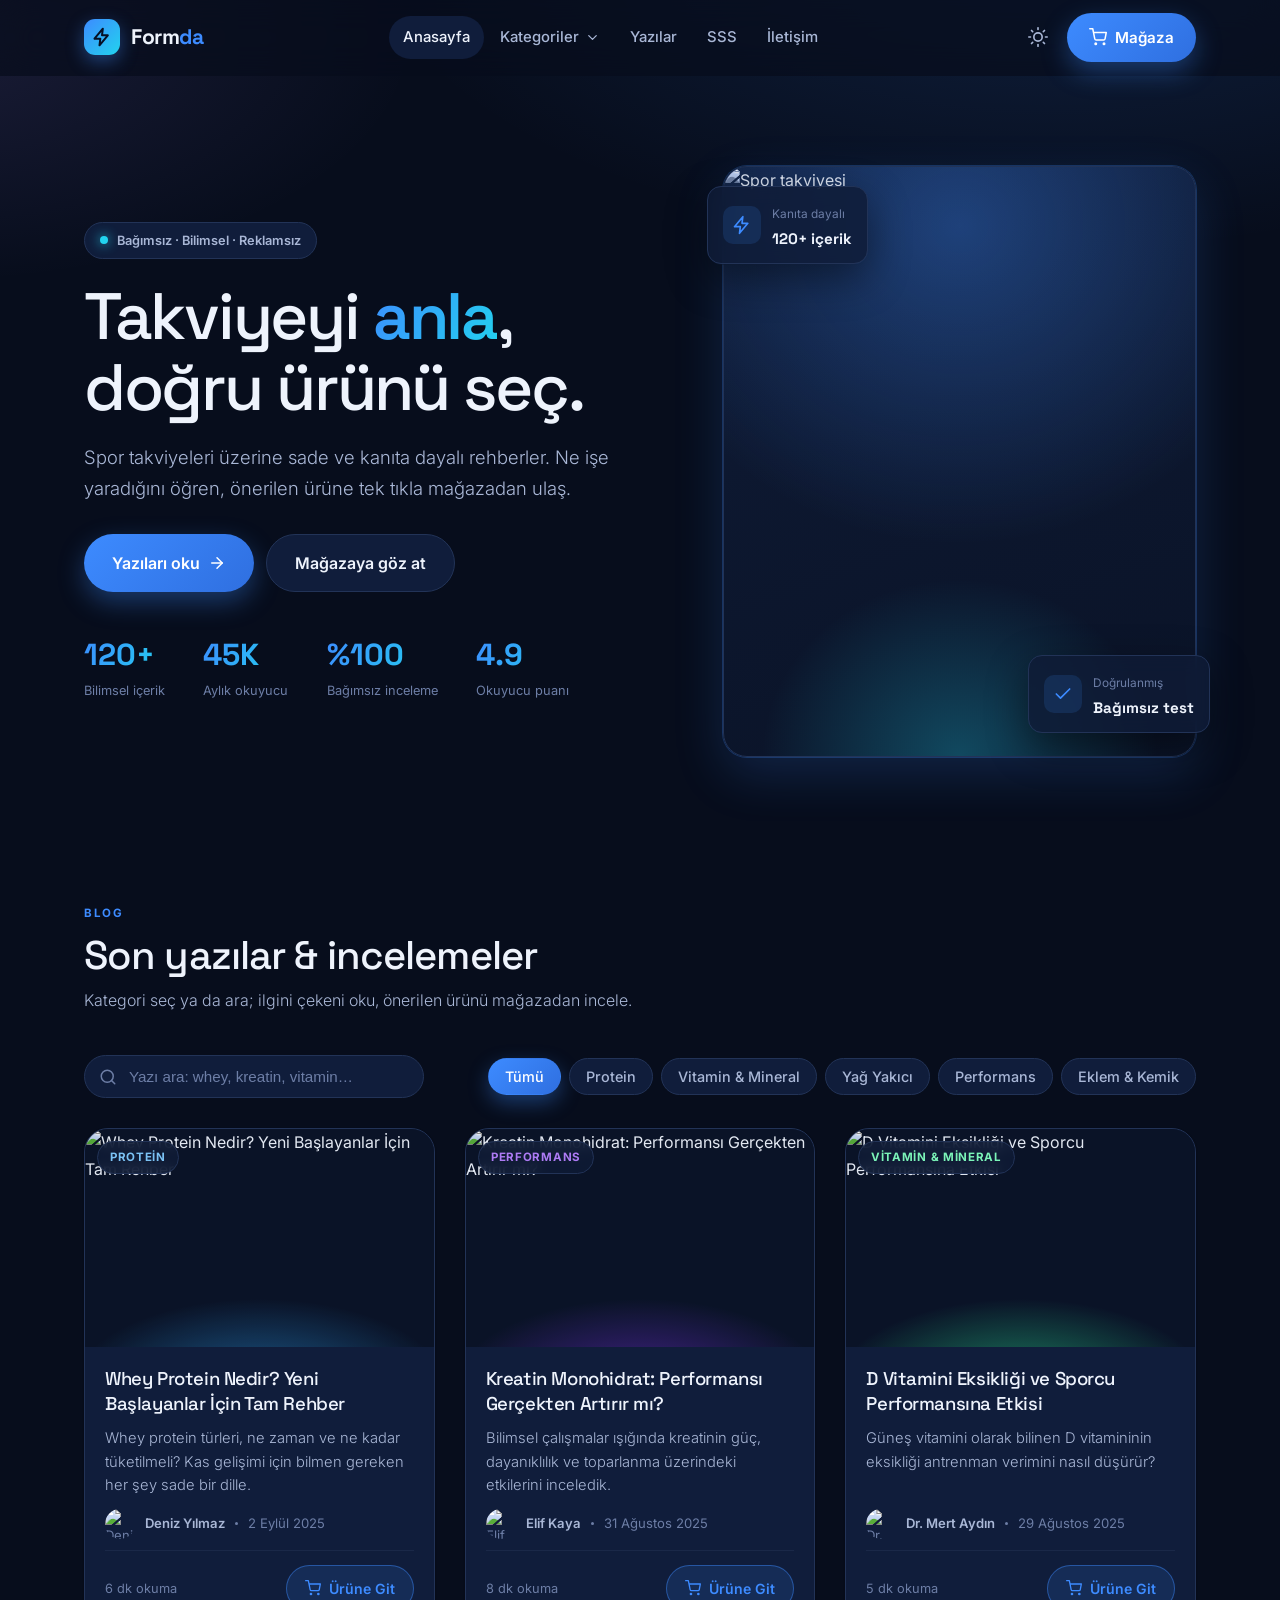
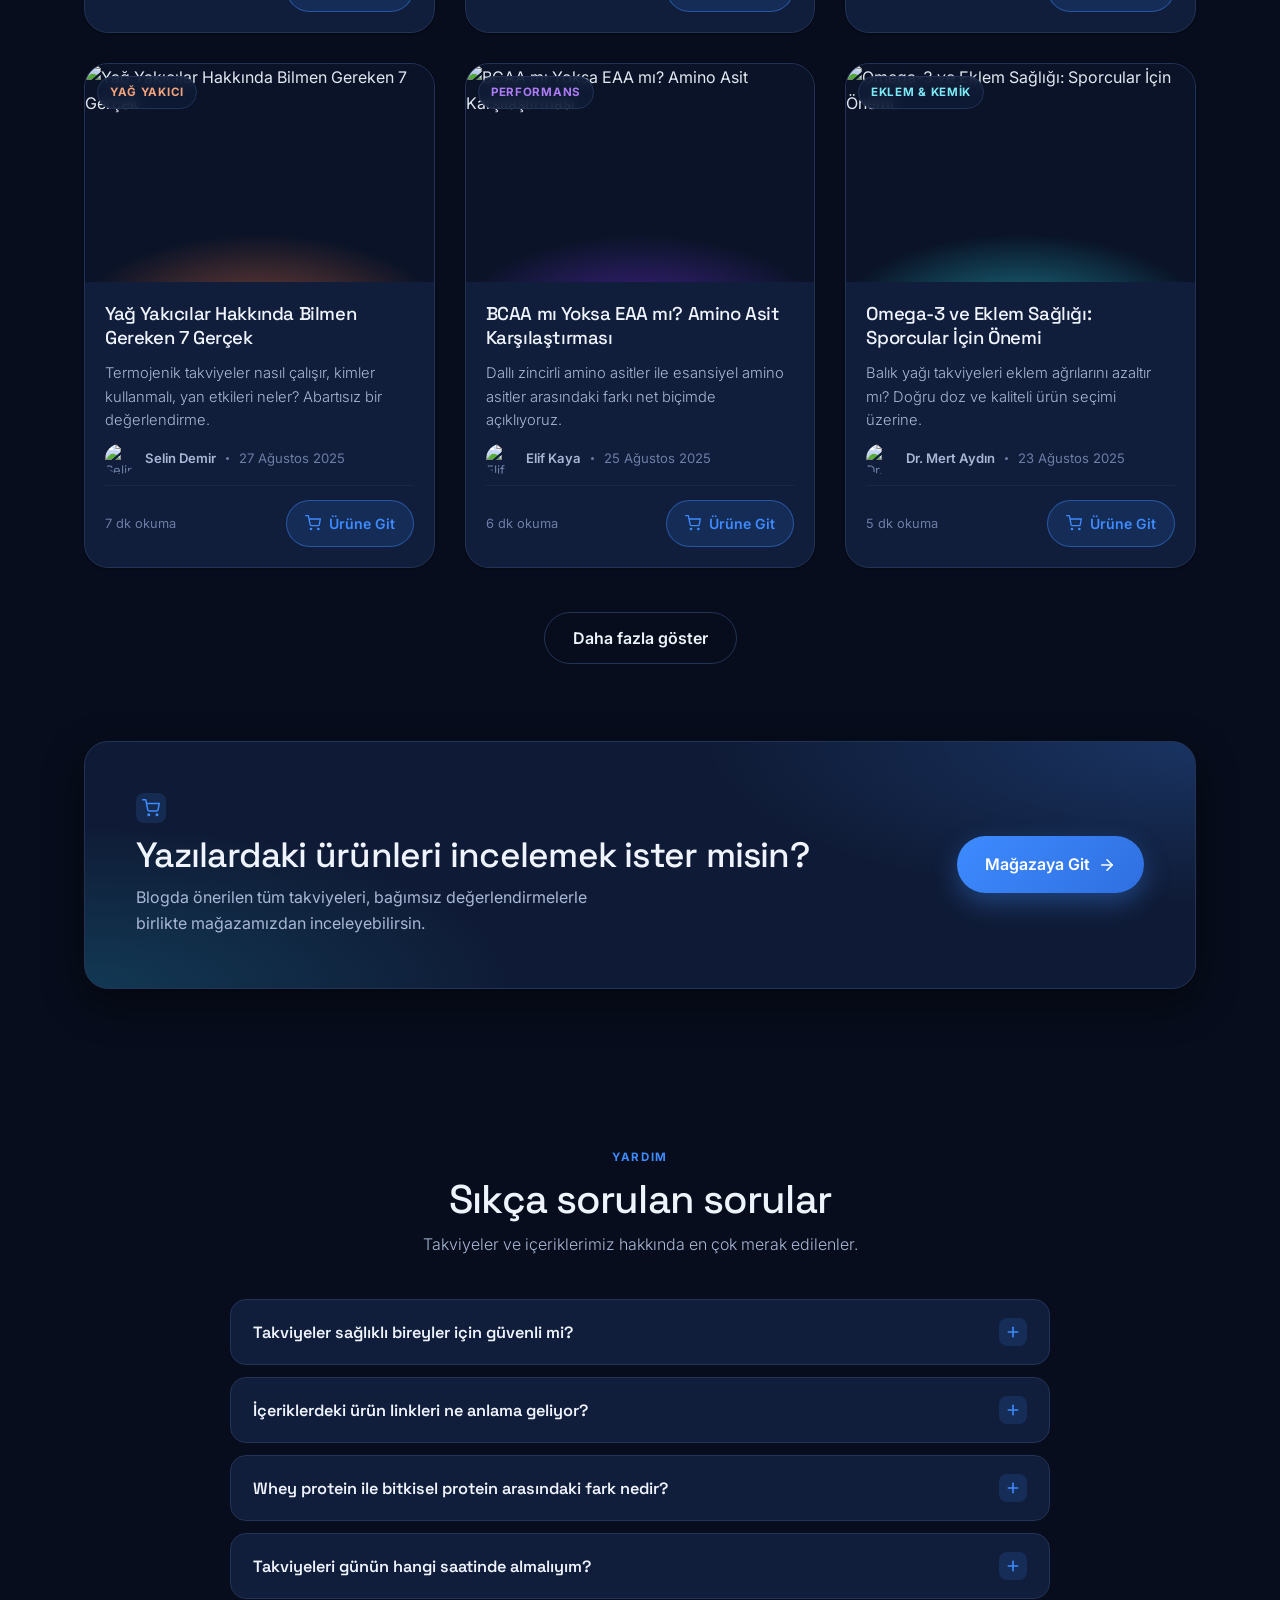
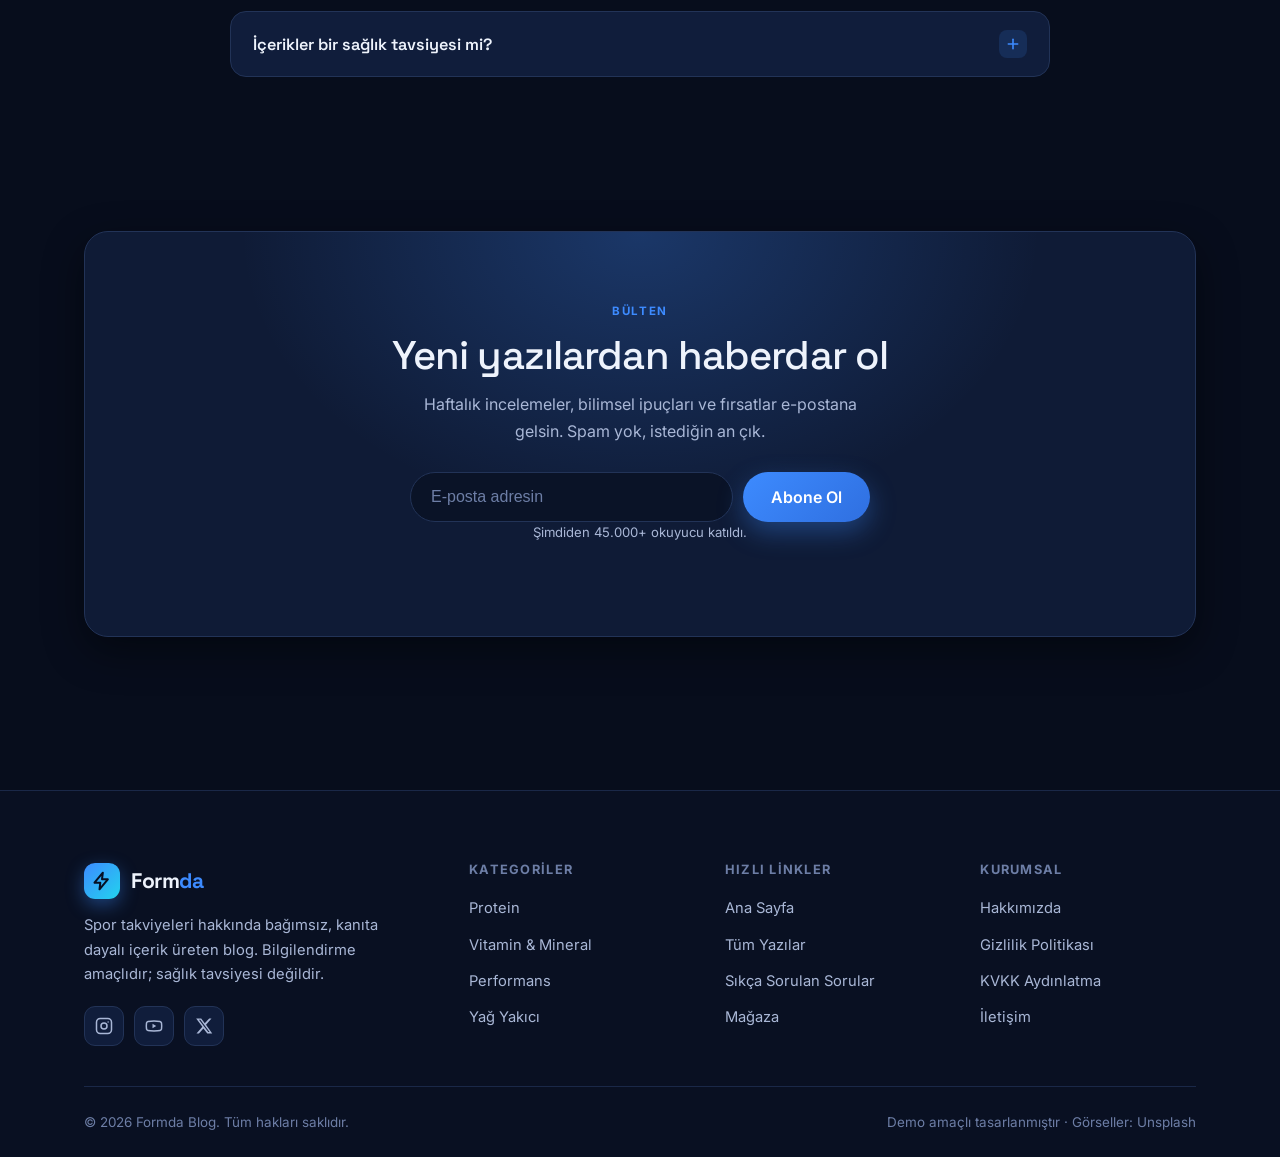
==== commit f27f3cb7: "Tipografiyi inceltip modernlestir - Baslik agirliklari 500'e dusuruldu (hero h1 daha ince, zarif) - " ====
--- a/index.html
+++ b/index.html
@@ -7,7 +7,7 @@
   <meta name="description" content="Spor takviyeleri hakkında bilimsel, bağımsız ve sade içerikler. Protein, vitamin, performans ve daha fazlası — önerilen ürünlere tek tıkla ulaş.">
   <link rel="preconnect" href="https://fonts.googleapis.com">
   <link rel="preconnect" href="https://fonts.gstatic.com" crossorigin>
-  <link href="https://fonts.googleapis.com/css2?family=Inter:wght@400;500;600;700&family=Space+Grotesk:wght@500;600;700&display=swap" rel="stylesheet">
+  <link href="https://fonts.googleapis.com/css2?family=Inter:wght@300;400;500;600&family=Space+Grotesk:wght@400;500;600;700&display=swap" rel="stylesheet">
   <link rel="stylesheet" href="css/style.css">
   <link rel="icon" href="data:image/svg+xml,<svg xmlns='http://www.w3.org/2000/svg' viewBox='0 0 100 100'><text y='.9em' font-size='90'>⚡</text></svg>">
 </head>
--- a/css/style.css
+++ b/css/style.css
@@ -88,7 +88,7 @@
   overflow-x: hidden;
 }
 
-h1, h2, h3, h4 { font-family: var(--font-head); line-height: 1.14; font-weight: 600; letter-spacing: -.02em; color: var(--text); }
+h1, h2, h3, h4 { font-family: var(--font-head); line-height: 1.16; font-weight: 500; letter-spacing: -.022em; color: var(--text); }
 img { max-width: 100%; display: block; }
 a { color: inherit; text-decoration: none; }
 button { font-family: inherit; cursor: pointer; border: none; background: none; color: inherit; }
@@ -162,9 +162,9 @@
 .hero-grid { display: grid; grid-template-columns: 1.1fr .9fr; gap: clamp(28px, 5vw, 60px); align-items: center; }
 .eyebrow { display: inline-flex; align-items: center; gap: 9px; padding: 7px 15px; border-radius: var(--radius-pill); background: var(--card); border: 1px solid var(--border); font-family: var(--font-body); font-weight: 600; font-size: .8rem; color: var(--text-soft); margin-bottom: 22px; }
 .eyebrow .dot { width: 8px; height: 8px; border-radius: 50%; background: var(--accent); box-shadow: 0 0 12px var(--accent); }
-.hero h1 { font-size: clamp(2.3rem, 5.4vw, 3.9rem); font-weight: 700; letter-spacing: -.03em; }
-.hero h1 .hl { background: linear-gradient(120deg, var(--brand), var(--accent)); -webkit-background-clip: text; background-clip: text; color: transparent; }
-.hero p.lead { color: var(--text-soft); max-width: 50ch; margin-top: 18px; font-size: clamp(1.02rem, 1.8vw, 1.18rem); }
+.hero h1 { font-size: clamp(2.4rem, 5.6vw, 4.1rem); font-weight: 500; letter-spacing: -.035em; line-height: 1.08; }
+.hero h1 .hl { font-weight: 600; background: linear-gradient(120deg, var(--brand), var(--accent)); -webkit-background-clip: text; background-clip: text; color: transparent; }
+.hero p.lead { color: var(--text-soft); max-width: 52ch; margin-top: 20px; font-size: clamp(1.02rem, 1.7vw, 1.16rem); font-weight: 300; }
 .hero-cta { display: flex; flex-wrap: wrap; gap: 12px; margin-top: 30px; }
 .trust { display: flex; gap: clamp(18px, 3vw, 40px); margin-top: 38px; flex-wrap: wrap; }
 .trust .t .v { font-family: var(--font-head); font-weight: 700; font-size: clamp(1.4rem, 3vw, 1.9rem); background: linear-gradient(120deg, var(--brand), var(--accent)); -webkit-background-clip: text; background-clip: text; color: transparent; }
@@ -189,7 +189,7 @@
 .section-head { display: flex; align-items: flex-end; justify-content: space-between; gap: 20px; margin-bottom: clamp(24px, 4vw, 42px); flex-wrap: wrap; }
 .section-head .st { max-width: 640px; }
 .section-head h2 { font-size: clamp(1.7rem, 3.6vw, 2.5rem); margin-top: 8px; }
-.section-head p { color: var(--text-soft); margin-top: 8px; }
+.section-head p { color: var(--text-soft); margin-top: 8px; font-weight: 300; }
 
 /* ---------- 7. Araç çubuğu ---------- */
 .toolbar { display: flex; gap: 14px; flex-wrap: wrap; align-items: center; justify-content: space-between; margin-bottom: 30px; }
@@ -213,10 +213,10 @@
 .card:hover .card-media img { transform: scale(1.06); }
 .card-cat { position: absolute; z-index: 2; top: 12px; left: 12px; padding: 6px 12px; border-radius: var(--radius-pill); background: color-mix(in srgb, var(--surface) 82%, transparent); backdrop-filter: blur(6px); font-family: var(--font-body); font-size: .72rem; font-weight: 700; letter-spacing: .06em; text-transform: uppercase; color: hsl(var(--hue, 210), 85%, 72%); border: 1px solid var(--border); }
 .card-body { padding: 20px; display: flex; flex-direction: column; gap: 11px; flex: 1; }
-.card h3 { font-size: 1.18rem; line-height: 1.3; }
+.card h3 { font-size: 1.16rem; line-height: 1.32; font-weight: 500; }
 .card:hover h3 a { color: var(--brand); }
 .card h3 a { transition: color .2s; }
-.card .excerpt { color: var(--text-soft); font-size: .92rem; flex: 1; }
+.card .excerpt { color: var(--text-soft); font-size: .92rem; font-weight: 300; line-height: 1.6; flex: 1; }
 .card-foot { display: flex; align-items: center; justify-content: space-between; gap: 12px; padding-top: 14px; border-top: 1px solid var(--border-soft); }
 .card-foot .rt { font-size: .8rem; color: var(--text-mute); }
 
